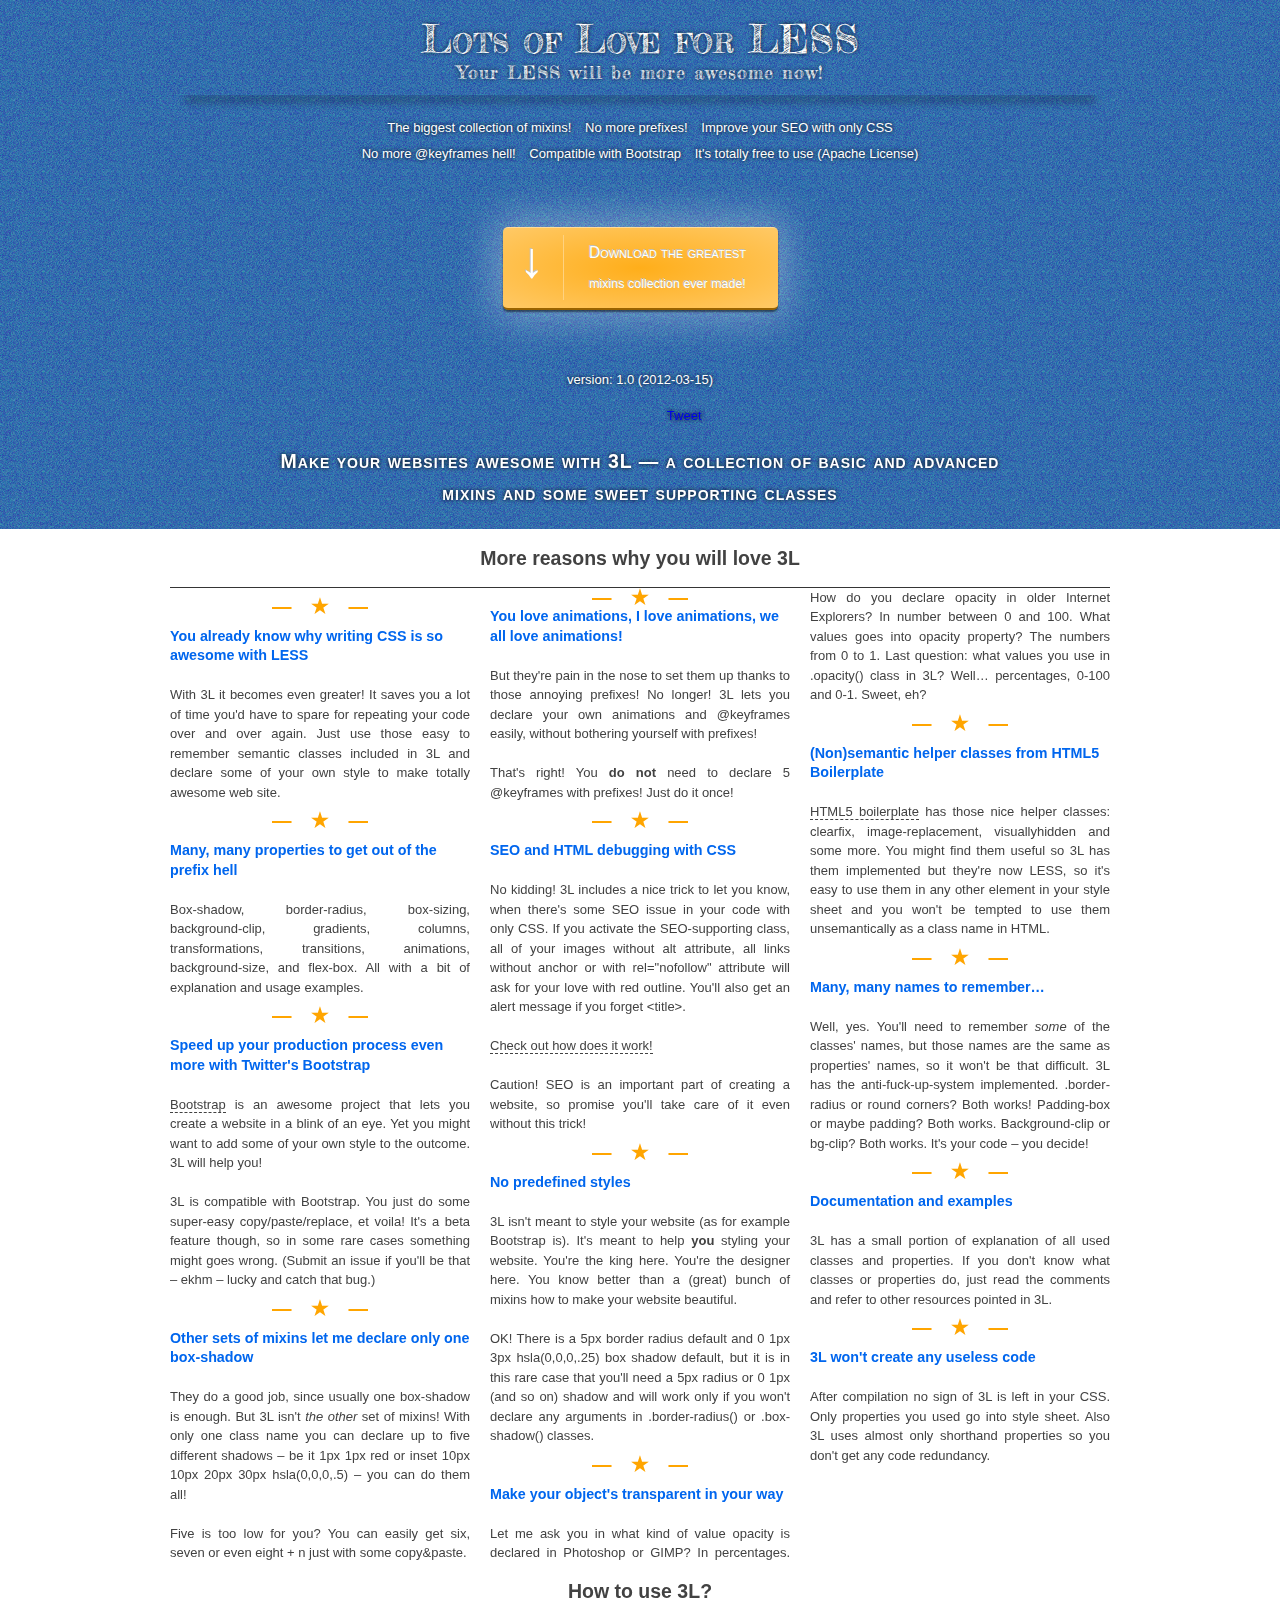
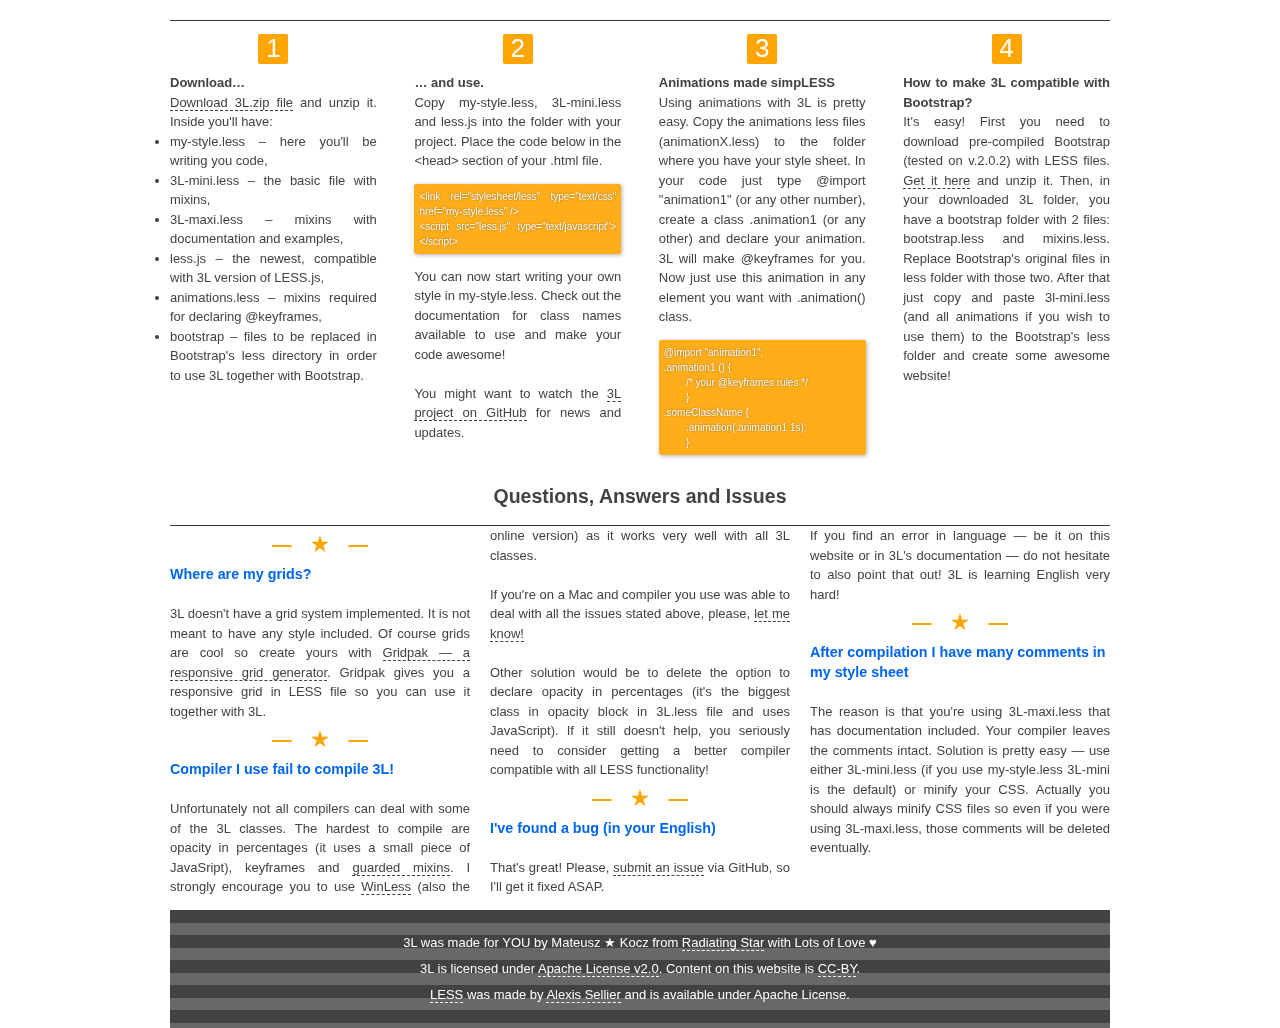
==== index.html @ fbdd3011 "3l website v1" ====
<!doctype html>
<html lang="en">
<head>
	<meta charset="utf-8">
	<meta http-equiv="X-UA-Compatible" content="IE=edge,chrome=1">
	<meta name="viewport" content="width=device-width">
	
	<title>3L - Lots of Love for LESS ♥ Awesome collection of mixins for LESS</title>
	<meta name="description" content="Improve your CSS development with 3L - awesome collection of basic and advanced mixins for LESS.">
	
	<link href='http://fonts.googleapis.com/css?family=Fredericka+the+Great' rel='stylesheet' type='text/css'>
	<link rel="stylesheet" type="text/css" href="css.css">
	
	<meta name="google-site-verification" content="YvfwF3_zOw6T1dtC6BdBZCkCY4iRn94o9IDOOQY-SAA" />
	<!--[if lt IE 9]>
	<script src="//html5shiv.googlecode.com/svn/trunk/html5.js"></script>
	<![endif]-->
	
	<!-- Twitter -->
	<script>!function(d,s,id){var js,fjs=d.getElementsByTagName(s)[0];if(!d.getElementById(id)){js=d.createElement(s);js.id=id;js.src="http://platform.twitter.com/widgets.js";fjs.parentNode.insertBefore(js,fjs);}}(document,"script","twitter-wjs");</script>
	
</head>
<body>
<div class="top">
  <header>
		<h1>Lots of Love for LESS</h1>
		<p>Your LESS will be more awesome now!</p>
		<ul class="feature">
			<li>The biggest collection of mixins!</li>
			<li>No more prefixes!</li>
			<li>Improve your SEO with only CSS</li>
			<li>No more @keyframes hell!</li>
			<li>Compatible with Bootstrap</li>
			<li>It's totally free to use (Apache License)</li>
		</ul>
		<a href="https://github.com/downloads/mateuszkocz/3l/3l-v1.0.0.zip" onClick="javascript: _gaq.push(['_trackPageview', '/download-main']);" class="button">
			Download the greatest<br />
			<small>mixins collection ever made!</small>
		</a>
		<p class="version">version: 1.0 (2012-03-15)</p>
		<aside>
			<iframe src="http://markdotto.github.com/github-buttons/github-btn.html?user=mateuszkocz&repo=3l&type=watch" allowtransparency="true" frameborder="0" scrolling="0" width="85px" height="20px"></iframe>
			<a href="https://twitter.com/share" class="twitter-share-button" data-count="none">Tweet</a>
		</aside>
		<h2>Make your websites awesome with 3L &mdash; a collection of basic and advanced mixins and some sweet supporting classes</h2>
  </header>
</div> <!-- eof top -->

<div role="main" class="main">

	<h2>More reasons why you will love 3L</h2>
	
	<div class="awesomeness">
		
		<h3>You already know why writing CSS is so awesome with LESS</h3>
		<p>With 3L it becomes even greater! It saves you a lot of time you'd have to spare for repeating your code over and over again. Just use those easy to remember semantic classes included in 3L and declare some of your own style to make totally awesome web site.</p>
		
		<h3>Many, many properties to get out of the prefix hell</h3>
		<p>Box-shadow, border-radius, box-sizing, background-clip, gradients, columns, transformations, transitions, animations, background-size, and flex-box. All with a bit of explanation and usage examples.</p>
		
		<h3>Speed up your production process even more with Twitter's Bootstrap</h3>
		<p><a href="http://twitter.github.com/bootstrap/" target="_blank">Bootstrap</a> is an awesome project that lets you create a website in a blink of an eye. Yet you might want to add some of your own style to the outcome. 3L will help you!</p>
		<p>3L is compatible with Bootstrap. You just do some super-easy copy/paste/replace, et voila! It's a beta feature though, so in some rare cases something might goes wrong. (Submit an issue if you'll be that &ndash; ekhm &ndash; lucky and catch that bug.)</p>
		
		<h3>Other sets of mixins let me declare only one box-shadow</h3>
		<p>They do a good job, since usually one box-shadow is enough. But 3L isn't <i>the other</i> set of mixins! With only one class name you can declare up to five different shadows &ndash; be it 1px 1px red or inset 10px 10px 20px 30px hsla(0,0,0,.5) &ndash; you can do them all!</p>
		<p>Five is too low for you? You can easily get six, seven or even eight + n just with some copy&paste.</p>
	
		<h3>You love animations, I love animations, we all love animations!</h3>
		<p>But they're pain in the nose to set them up thanks to those annoying prefixes! No longer! 3L lets you declare your own animations and @keyframes easily, without bothering yourself with prefixes!</p>
		<p>That's right! You <strong>do not</strong> need to declare 5 @keyframes with prefixes! Just do it once!</p>
		
		<h3>SEO and HTML debugging with CSS</h3>
		<p>No kidding! 3L includes a nice trick to let you know, when there's some SEO issue in your code with only CSS. If you activate the SEO-supporting class, all of your images without alt attribute, all links without anchor or with rel="nofollow" attribute will ask for your love with red outline. You'll also get an alert message if you forget &lt;title&gt;.</p>
		<p><a href="http://radiatingstar.com/how-to-improve-seo-with-css">Check out how does it work!</a></p>
		<p>Caution! SEO is an important part of creating a website, so promise you'll take care of it even without this trick!</p>
	
		<h3>No predefined styles</h3>
		<p>3L isn't meant to style your website (as for example Bootstrap is). It's meant to help <strong>you</strong> styling your website. You're the king here. You're the designer here. You know better than a (great) bunch of mixins how to make your website beautiful.</p>
		<p>OK! There is a 5px border radius default and 0 1px 3px hsla(0,0,0,.25) box shadow default, but it is in this rare case that you'll need a 5px radius or 0 1px (and so on) shadow and will work only if you won't declare any arguments in .border-radius() or .box-shadow() classes.</p>
				
		<h3>Make your object's transparent in your way</h3>
		<p>Let me ask you in what kind of value opacity is declared in Photoshop or GIMP? In percentages. How do you declare opacity in older Internet Explorers? In number between 0 and 100. What values goes into opacity property? The numbers from 0 to 1. Last question: what values you use in .opacity() class in 3L? Well&hellip; percentages, 0-100 and 0-1. Sweet, eh?</p>
		
		<h3>(Non)semantic helper classes from HTML5 Boilerplate</h3>
		<p><a href="http://html5boilerplate.com/" target="_blank">HTML5 boilerplate</a> has those nice helper classes: clearfix, image-replacement, visuallyhidden and some more. You might find them useful so 3L has them implemented but they're now LESS, so it's easy to use them in any other element in your style sheet and you won't be tempted to use them unsemantically as a class name in HTML.</p>

		<h3>Many, many names to remember&hellip;</h3>
		<p>Well, yes. You'll need to remember <i>some</i> of the classes' names, but those names are the same as properties' names, so it won't be that difficult. 3L has the <em>anti-fuck-up-system</em> implemented. .border-radius or round corners? Both works! Padding-box or maybe padding? Both works. Background-clip or bg-clip? Both works. It's your code &ndash; you decide!</p>
		
		<h3>Documentation and examples</h3>
		<p>3L has a small portion of explanation of all used classes and properties. If you don't know what classes or properties do, just read the comments and refer to other resources pointed in 3L.</p>
		
		<h3>3L won't create any useless code</h3>
		<p>After compilation no sign of 3L is left in your CSS. Only properties you used go into style sheet. Also 3L uses almost only shorthand properties so you don't get any code redundancy.</p>
	</div> <!-- eof awesomeness -->
	<div class="download">
		<h2>How to use 3L?</h2>
		<ol>
			<li>
				<h4>Download&hellip;</h4>
				<a href="https://github.com/downloads/mateuszkocz/3l/3l-v1.0.0.zip" onClick="javascript: _gaq.push(['_trackPageview', '/download-manual']);">Download 3L.zip file</a> and unzip it. Inside you'll have:
				<ul>
					<li>my-style.less &ndash; here you'll be writing you code,</li>
					<li>3L-mini.less &ndash; the basic file with mixins,</li>
					<li>3L-maxi.less &ndash; mixins with documentation and examples,</li>
					<li>less.js &ndash; the newest, compatible with 3L version of LESS.js,</li>
					<li>animations.less &ndash; mixins required for declaring @keyframes,</li>
					<li>bootstrap &ndash; files to be replaced in Bootstrap's less directory in order to use 3L together with Bootstrap.</li>
				</ul>
			</li>
			<li>
			<h4>&hellip; and use.</h4>
			<p>Copy my-style.less, 3L-mini.less and less.js into the folder with your project. Place the code below in the &lt;head&gt; section of your .html file.</p>
			<code>
				&lt;link rel="stylesheet/less" type="text/css" href="my-style.less" /&gt;<br />
				&lt;script src="less.js" type="text/javascript"&gt;&lt;/script&gt;
			</code>
			<p>You can now start writing your own style in my-style.less. Check out the documentation for class names available to use and make your code awesome!</p>
			<p>You might want to watch the <a href="https://github.com/mateuszkocz/3l">3L project on GitHub</a> for news and updates.</p>
			</li>
			<li>
				<h4>Animations made simpLESS</h4>
				<p>Using animations with 3L is pretty easy. Copy the animations less files (animationX.less) to the folder where you have your style sheet. In your code just type @import "animation1" (or any other number), create a class .animation1 (or any other) and declare your animation. 3L will make @keyframes for you. Now just use this animation in any element you want with .animation() class.</p>
<code><pre>
@import "animation1";
.animation1 () {
	/* your @keyframes rules */
	}
.someClassName {
	.animation(.animation1 1s);
	}</pre></code>
			</li>
			<li>
				<h4>How to make 3L compatible with Bootstrap?</h4>
				<p>It's easy! First you need to download pre-compiled Bootstrap (tested on v.2.0.2) with LESS files. <a href="https://github.com/twitter/bootstrap/" target="_blank">Get it here</a> and unzip it. Then, in your downloaded 3L folder, you have a bootstrap folder with 2 files: bootstrap.less and mixins.less. Replace Bootstrap's original files in less folder with those two. After that just copy and paste 3l-mini.less (and all animations if you wish to use them) to the Bootstrap's less folder and create some awesome website!</p>
			</li>
		</ol>
	</div>
	<h2>Questions, Answers and Issues</h2>

	<div class="questions">
		
		<h3>Where are my grids?</h3>
		<p>3L doesn't have a grid system implemented. It is not meant to have any style included. Of course grids are cool so create yours with <a href="http://gridpak.com/" target="_blank">Gridpak &mdash; a responsive grid generator</a>. Gridpak gives you a responsive grid in LESS file so you can use it together with 3L.</p>
		
		<h3>Compiler I use fail to compile 3L!</h3>
		<p>Unfortunately not all compilers can deal with some of the 3L classes. The hardest to compile are opacity in percentages (it uses a small piece of JavaSript), keyframes and <a href="http://lesscss.org/#-pattern-matching-and-guard-expressions" target="_blank">guarded mixins</a>. I strongly encourage you to use <a href="http://winless.org/" target="_blank">WinLess</a> (also the online version) as it works very well with all 3L classes.</p>
		<p>If you're on a Mac and compiler you use was able to deal with all the issues stated above, please, <a href="mailto:mateusz@radiatingstar.com">let me know!</a></p>
		<p>Other solution would be to delete the option to declare opacity in percentages (it's the biggest class in opacity block in 3L.less file and uses JavaScript). If it still doesn't help, you seriously need to consider getting a better compiler compatible with all LESS functionality!</p>
		
		<h3>I've found a bug (in your English)</h3>
		<p>That's great! Please, <a href="https://github.com/mateuszkocz/3l/issues?state=open">submit an issue</a> via GitHub, so I'll get it fixed ASAP.</p>
		<p>If you find an error in language &mdash; be it on this website or in 3L's documentation &mdash; do not hesitate to also point that out! 3L is learning English very hard!</p>
		
		<h3>After compilation I have many comments in my style sheet</h3>
		<p>The reason is that you're using 3L-maxi.less that has documentation included. Your compiler leaves the comments intact. Solution is pretty easy &mdash; use either 3L-mini.less (if you use my-style.less 3L-mini is the default) or minify your CSS. Actually you should always minify CSS files so even if you were using 3L-maxi.less, those comments will be deleted eventually.</p>
	</div> <!-- eof Q&A -->
	
</div>
  <footer>
		<p>3L was made for YOU by Mateusz ★ Kocz from <a href="http://radiatingstar.com">Radiating Star</a> with Lots of Love ♥</p>
		<p>3L is licensed under <a rel="license" href="http://www.apache.org/licenses/LICENSE-2.0">Apache License v2.0</a>. Content on this website is <a rel="license" href="http://creativecommons.org/licenses/by/3.0/">CC-BY</a>.</p>
		<p><a href="http://lesscss.org">LESS</a> was made by <a href="http://cloudhead.io/">Alexis Sellier</a> and is available under Apache License.</p>
  </footer>

<script type="text/javascript">

  var _gaq = _gaq || [];
  _gaq.push(['_setAccount', 'UA-30243135-1']);
  _gaq.push(['_trackPageview']);

  (function() {
    var ga = document.createElement('script'); ga.type = 'text/javascript'; ga.async = true;
    ga.src = ('https:' == document.location.protocol ? 'https://ssl' : 'http://www') + '.google-analytics.com/ga.js';
    var s = document.getElementsByTagName('script')[0]; s.parentNode.insertBefore(ga, s);
  })();

</script>
</body>
</html>
---- css.css ----
html,
body,
div,
span,
applet,
object,
iframe,
h1,
h2,
h3,
h4,
h5,
h6,
p,
blockquote,
pre,
a,
abbr,
acronym,
address,
big,
cite,
code,
del,
dfn,
em,
img,
ins,
kbd,
q,
s,
samp,
small,
strike,
strong,
sub,
sup,
tt,
var,
b,
u,
i,
center,
dl,
dt,
dd,
ol,
ul,
li,
fieldset,
form,
label,
legend,
table,
caption,
tbody,
tfoot,
thead,
tr,
th,
td,
article,
aside,
canvas,
details,
embed,
figure,
figcaption,
footer,
header,
hgroup,
menu,
nav,
output,
ruby,
section,
summary,
time,
mark,
audio,
video {
  margin: 0;
  padding: 0;
  border: 0;
  font-size: 100%;
  font: inherit;
  vertical-align: baseline;
}
article,
aside,
details,
figcaption,
figure,
footer,
header,
hgroup,
menu,
nav,
section {
  display: block;
}
body {
  line-height: 1;
}
ol, ul {
  list-style: none;
}
blockquote, q {
  quotes: none;
}
blockquote:before,
blockquote:after,
q:before,
q:after {
  content: '';
  content: none;
}
table {
  border-collapse: collapse;
  border-spacing: 0;
}
a {
  text-decoration: none;
}
/* Styles starts here */
/* Real styles */
body {
  font-family: 'Helvetica Nuene', Helvetica, Arial, sans-serif;
  font-size: 13px;
  line-height: 19.5px;
}
strong {
  font-weight: 700;
}
i {
  font-style: italic;
}
header, footer, .main {
  max-width: 940px;
  padding: 0 10px;
  margin: 0 auto;
}
.top {
  color: #ffffff;
  background: #0050bb url(blue-noise.png) repeat;
}
.awesomeness, .questions {
  -webkit-columns: 3;
  -moz-columns: 3;
  columns: 3;
  -webkit-column-gap: 20px;
  -moz-column-gap: 20px;
  column-gap: 20px;
}
header {
  padding-bottom: 19.5px;
  text-align: center;
  text-shadow: 0 0 4px black;
}
header h1 {
  font-size: 39px;
  padding-top: 30px;
  font-variant: small-caps;
  font-family: 'Fredericka the Great';
}
header h1 + p {
  margin-top: 13px;
  font-size: 18.2px;
  letter-spacing: 1px;
  position: relative;
  font-family: 'Fredericka the Great';
  padding-bottom: 13px;
  -webkit-box-shadow: 0 20px 10px -15px #000000;
  -moz-box-shadow: 0 20px 10px -15px #000000;
  box-shadow: 0 20px 10px -15px #000000;
}
header .button {
  display: block;
  position: relative;
  width: 200px;
  height: 60px;
  padding: 10px;
  padding-left: 65px;
  margin: 60px auto;
  font-variant: small-caps;
  font-size: 15.6px;
  text-shadow: -1px -1px 0 #c0c0c0;
  line-height: 30px;
  -webkit-border-radius: 5px;
  -moz-border-radius: 5px;
  border-radius: 5px;
  background: #ffae1a;
  background: -moz-radial-gradient(center, ellipse cover, #ffae1a 0%, #ffc966 100%);
  background: -webkit-gradient(radial, center center, 0px, center center, 100%, color-stop(0%, #ffae1a), color-stop(100%, #ffc966));
  background: -webkit-radial-gradient(center, ellipse cover, #ffae1a 0%, #ffc966 100%);
  background: -o-radial-gradient(center, ellipse cover, #ffae1a 0%, #ffc966 100%);
  background: -ms-radial-gradient(center, ellipse cover, #ffae1a 0%, #ffc966 100%);
  background: radial-gradient(center, ellipse cover, #ffae1a 0%, #ffc966 100%);
  filter: progid:dximagetransform.microsoft.gradient(startColorstr='@color1', endColorstr='@color2', GradientType=1);
  border-top: 1px solid #ffdb99;
  border-bottom: 2px solid #996300;
  -webkit-box-shadow: 0 2px 2px rgba(0, 0, 0, 0.5);
  -moz-box-shadow: 0 2px 2px rgba(0, 0, 0, 0.5);
  box-shadow: 0 2px 2px rgba(0, 0, 0, 0.5);
  -webkit-box-shadow: 0 2px 2px rgba(0, 0, 0, 0.5), 0 0 40px 10px rgba(255, 255, 255, 0.3);
  -moz-box-shadow: 0 2px 2px rgba(0, 0, 0, 0.5), 0 0 40px 10px rgba(255, 255, 255, 0.3);
  box-shadow: 0 2px 2px rgba(0, 0, 0, 0.5), 0 0 40px 10px rgba(255, 255, 255, 0.3);
  -webkit-transition: box-shadow 0.5s;
  -moz-transition: box-shadow 0.5s;
  -ms-transition: box-shadow 0.5s;
  -o-transition: box-shadow 0.5s;
  transition: box-shadow 0.5s;
  cursor: pointer;
  color: #fff;
}
header .button small {
  font-size: 80%;
  font-variant: normal;
}
header .button:hover {
  -webkit-box-shadow: 0 2px 2px rgba(0, 0, 0, 0.5);
  -moz-box-shadow: 0 2px 2px rgba(0, 0, 0, 0.5);
  box-shadow: 0 2px 2px rgba(0, 0, 0, 0.5);
  -webkit-box-shadow: 0 2px 2px rgba(0, 0, 0, 0.5), 0 0 40px 10px rgba(255, 255, 255, 0.7);
  -moz-box-shadow: 0 2px 2px rgba(0, 0, 0, 0.5), 0 0 40px 10px rgba(255, 255, 255, 0.7);
  box-shadow: 0 2px 2px rgba(0, 0, 0, 0.5), 0 0 40px 10px rgba(255, 255, 255, 0.7);
}
header .button:active, header .button:focus {
  background: #e69500;
  background: -moz-radial-gradient(center, ellipse cover, #e69500 0%, #ffc966 100%);
  background: -webkit-gradient(radial, center center, 0px, center center, 100%, color-stop(0%, #e69500), color-stop(100%, #ffc966));
  background: -webkit-radial-gradient(center, ellipse cover, #e69500 0%, #ffc966 100%);
  background: -o-radial-gradient(center, ellipse cover, #e69500 0%, #ffc966 100%);
  background: -ms-radial-gradient(center, ellipse cover, #e69500 0%, #ffc966 100%);
  background: radial-gradient(center, ellipse cover, #e69500 0%, #ffc966 100%);
  filter: progid:dximagetransform.microsoft.gradient(startColorstr='@color1', endColorstr='@color2', GradientType=1);
  -webkit-transform: translate(0, 2px);
  -moz-transform: translate(0, 2px);
  -ms-transform: translate(0, 2px);
  -o-transform: translate(0, 2px);
  transform: translate(0, 2px);
  border-bottom: none;
  margin-bottom: 62px;
}
header .button:before {
  content: "\2193";
  display: block;
  position: absolute;
  font-size: 50px;
  line-height: 50px;
  height: 65px;
  top: 7px;
  left: 17px;
  padding-right: 18px;
  border-right: 1px solid #ffd280;
}
header .feature {
  line-height: 2;
  width: 70%;
  margin: 20px auto;
}
header .feature li {
  display: inline-block;
  margin: 0 5px;
}
header aside {
  display: block;
  text-align: center;
  margin: 10px auto 0;
}
header h2 {
  line-height: 32.5px;
  letter-spacing: 1px;
  width: 80%;
  margin-left: auto;
  margin-right: auto;
  font-variant: small-caps;
}
h2 {
  margin-top: 19.5px;
  font-weight: 700;
  font-size: 19.5px;
  text-align: center;
}
.main {
  text-align: justify;
  color: #424242;
}
.main h2 {
  padding-bottom: 18.5px;
  border-bottom: 1px solid #353535;
}
.main a {
  color: #424242;
  border-bottom: 1px dashed;
}
.main a:hover, .main a:focus {
  color: #ffa500;
}
.main h3 {
  font-size: 14.3px;
  margin: 19.5px 0;
  padding-top: 19.5px;
  color: #0066ee;
  font-weight: 700;
  text-align: left;
  position: relative;
}
.main h3:before {
  content: "\2014\2003\2605\2003\2014";
  font-size: 19.5px;
  color: #ffa500;
  position: absolute;
  top: -10.4px;
  width: 100%;
  text-align: center;
}
ol {
  counter-reset: li;
  *zoom: 1;
}
ol:before, ol:after {
  content: "";
  display: table;
}
ol:after {
  clear: both;
}
ol > li {
  position: relative;
  float: left;
  width: 22%;
  padding-top: 52px;
}
ol > li code {
  display: block;
  font-size: 10px;
  background-color: rgba(255, 165, 0, 0.9);
  color: #fff;
  text-shadow: 0 0 2px rgba(0, 0, 0, 0.5);
  padding: 5px;
  line-height: 15px;
  -webkit-box-shadow: 1px 1px 4px rgba(0, 0, 0, 0.3);
  -moz-box-shadow: 1px 1px 4px rgba(0, 0, 0, 0.3);
  box-shadow: 1px 1px 4px rgba(0, 0, 0, 0.3);
  -webkit-border-radius: 2px;
  -moz-border-radius: 2px;
  border-radius: 2px;
  margin: 13px 0;
}
ol > li h4 {
  font-weight: 700;
}
ol > li:before {
  content: counter(li);
  counter-increment: li;
  position: absolute;
  top: 13px;
  margin: 0 auto;
  left: 0;
  right: 0;
  background-color: #ffa500;
  color: #fff;
  -webkit-border-radius: 2px;
  -moz-border-radius: 2px;
  border-radius: 2px;
  text-align: center;
  width: 20px;
  height: 20px;
  padding: 5px;
  font-size: 26px;
}
ol > li ul {
  list-style-type: disc;
}
ol > li ul li {
  margin: 0;
  padding: 0;
}
ol li + li {
  margin-left: 4%;
}
.main p + p {
  margin: 19.5px 0;
}
footer {
  margin-top: 13px;
  text-align: center;
  -webkit-background-size: 25px 25px;
  -moz-background-size: 25px 25px;
  background-size: 25px 25px;
  padding: 20px 0;
  font-size: 13px;
  line-height: 2;
  color: #fff;
  background-color: #424242;
  background-image: -webkit-gradient(linear, 0 0, 100% 0, color-stop(0.5, rgba(255, 255, 255, 0.2)), color-stop(0.5, transparent), to(transparent));
  background-image: -webkit-linear-gradient(0deg, rgba(255, 255, 255, 0.2) 50%, transparent 50%, transparent);
  background-image: -moz-linear-gradient(45deg, rgba(255, 255, 255, 0.1) 50%, transparent 50%, transparent);
  background-image: -ms-linear-gradient(0deg, rgba(255, 255, 255, 0.2) 50%, transparent 50%, transparent);
  background-image: -o-linear-gradient(0deg, rgba(255, 255, 255, 0.2) 50%, transparent 50%, transparent);
  background-image: linear-gradient(0deg, rgba(255, 255, 255, 0.2) 50%, transparent 50%, transparent);
}
footer a {
  color: #fff;
  border-bottom: 1px dashed;
}
footer a:hover, footer a:focus {
  color: #ffa500;
}
@media only screen and (min-width: 401px) and (max-width: 700px) {
  .awesomeness, .questions {
    -webkit-columns: 2;
    -moz-columns: 2;
    columns: 2;
  }
  ol > li {
    width: 48%;
  }
  ol li + li {
    margin-left: 0;
  }
  ol > li:nth-child(2), ol > li:nth-child(4) {
    margin-left: 4%;
  }
}
@media only screen and (max-width: 400px) {
  .awesomeness, .questions {
    -webkit-columns: 1;
    -moz-columns: 1;
    columns: 1;
  }
  ol > li {
    width: auto;
  }
  ol li + li {
    margin-left: 0;
  }
}
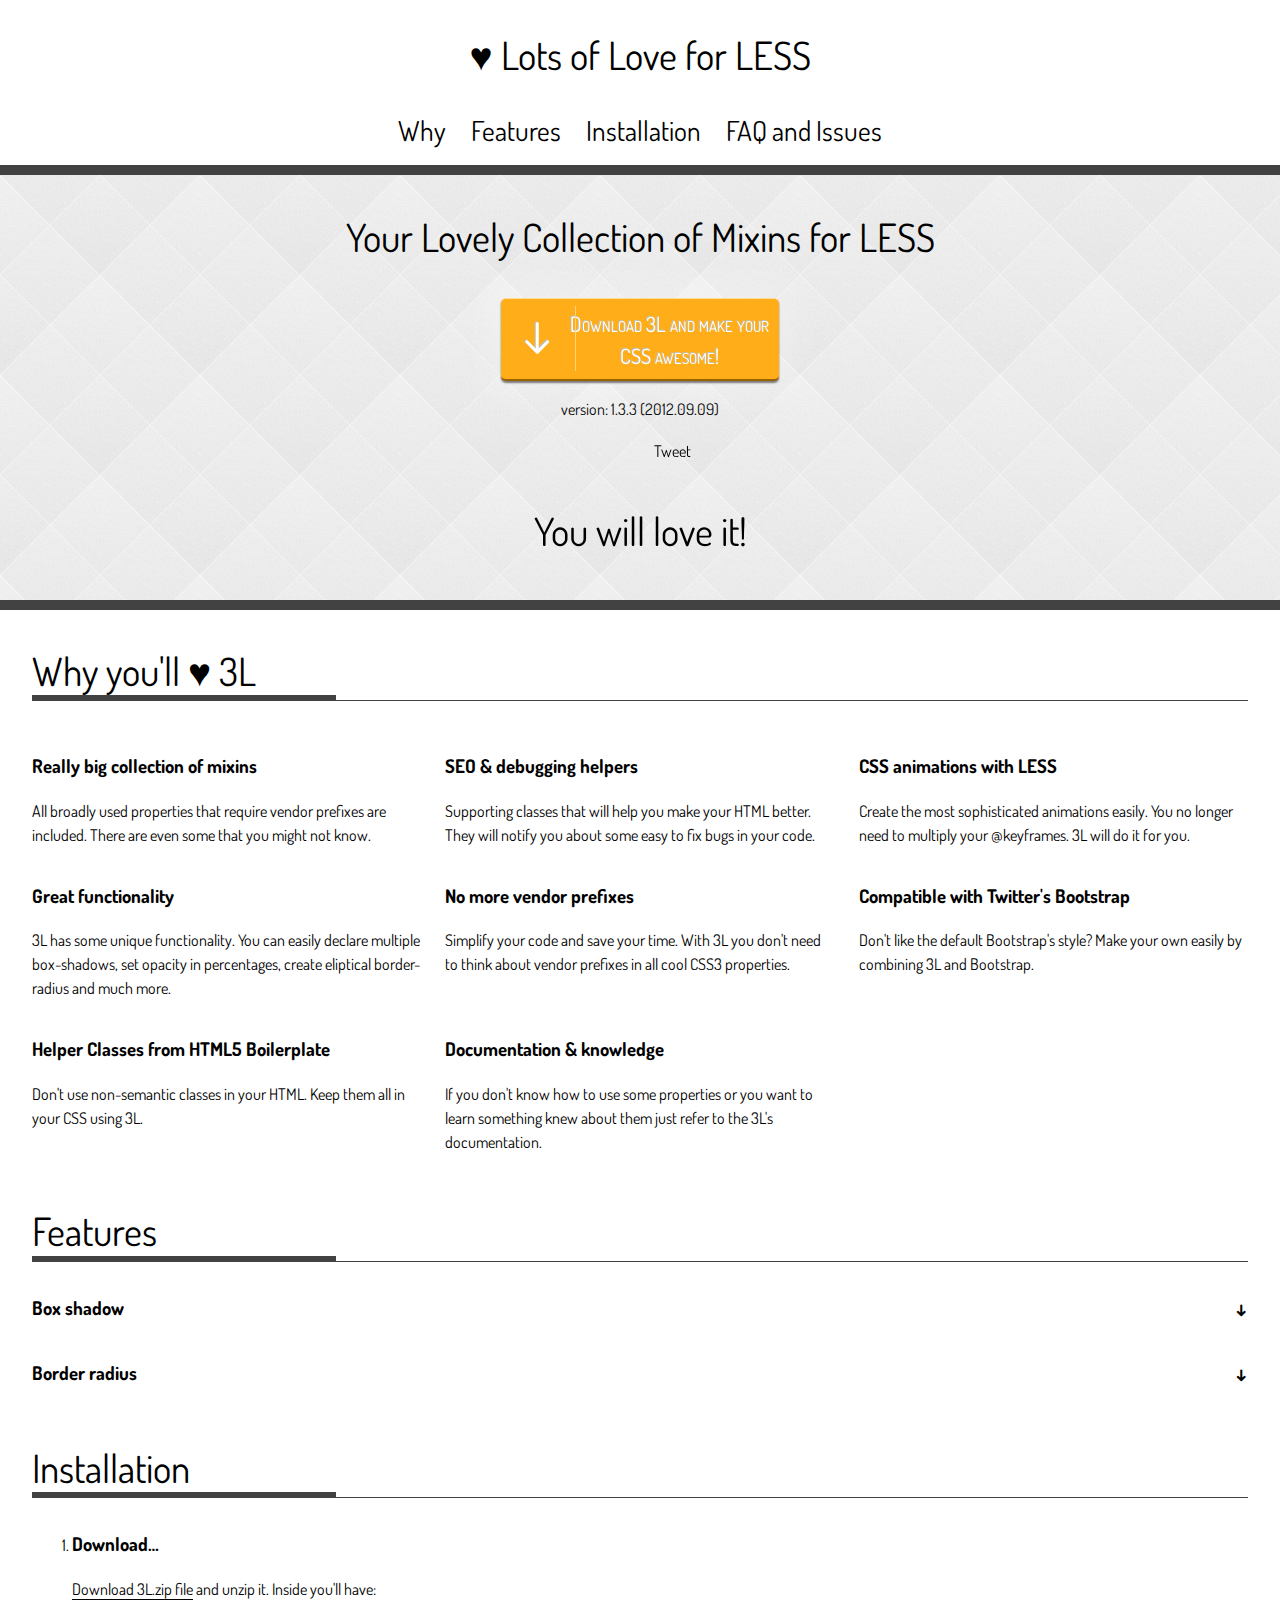
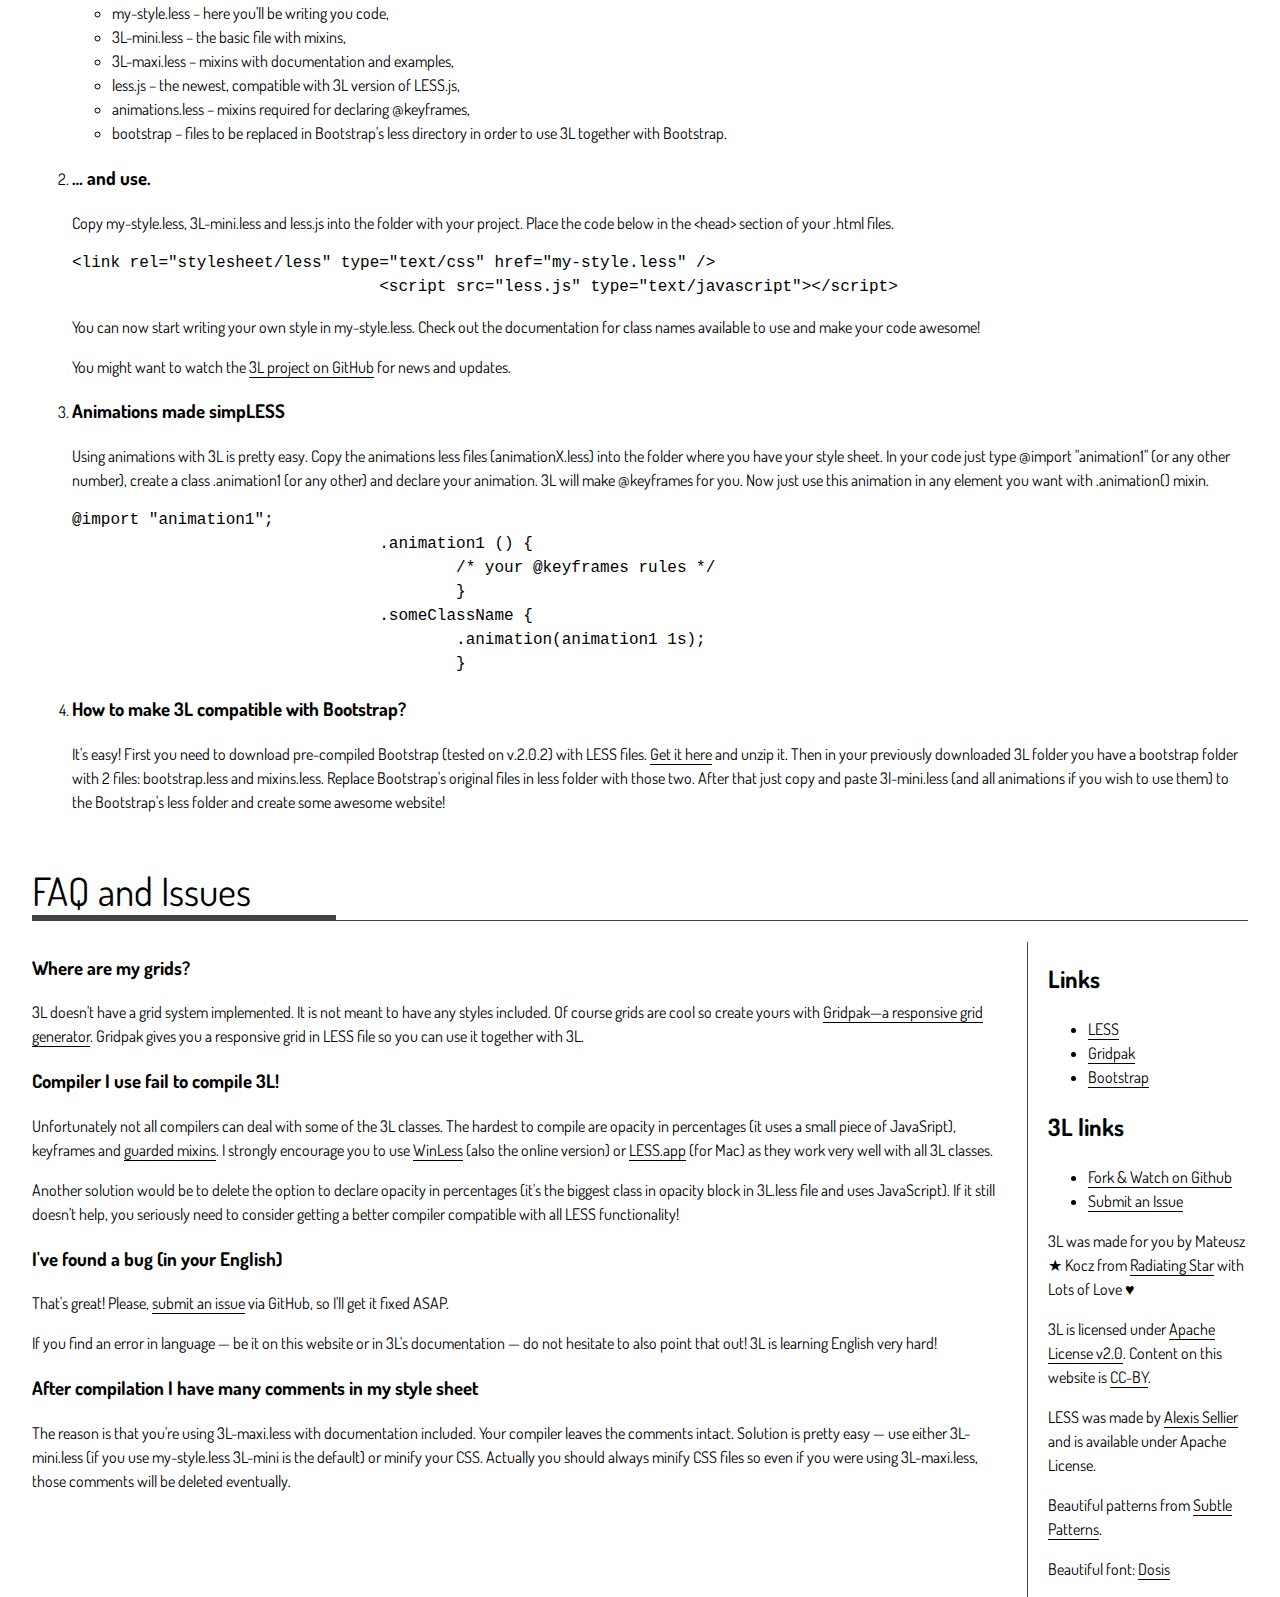
==== commit edf6c8cd: "footer and usps" ====
--- a/index.html
+++ b/index.html
@@ -1,181 +1,296 @@
 <!doctype html>
 <html lang="en">
 <head>
-	<meta charset="utf-8">
+	<meta charset="UTF-8">
 	<meta http-equiv="X-UA-Compatible" content="IE=edge,chrome=1">
 	<meta name="viewport" content="width=device-width">
 	
+	<link rel="dns-prefetch" href="//fonts.googleapis.com">
+	<link rel="dns-prefetch" href="//www.google-analytics.com">
+	<link rel="dns-prefetch" href="//ajax.googleapis.com">
+	<link rel="dns-prefetch" href="//platform.twitter.com">
+	
 	<title>3L - Lots of Love for LESS ♥ Awesome collection of mixins for LESS</title>
 	<meta name="description" content="Improve your CSS development with 3L - awesome collection of basic and advanced mixins for LESS.">
 	
-	<link href='http://fonts.googleapis.com/css?family=Fredericka+the+Great' rel='stylesheet' type='text/css'>
-	<link rel="stylesheet" type="text/css" href="css.css">
+	<link href='http://fonts.googleapis.com/css?family=Dosis:500,400' rel='stylesheet' type='text/css'>
+	<!-- Readable stylsheet available at /styles.less -->
+	<link rel="stylesheet" type="text/css" href="styles.css">
 	
 	<meta name="google-site-verification" content="YvfwF3_zOw6T1dtC6BdBZCkCY4iRn94o9IDOOQY-SAA" />
-	<!--[if lt IE 9]>
-	<script src="//html5shiv.googlecode.com/svn/trunk/html5.js"></script>
-	<![endif]-->
-	
-	<!-- Twitter -->
-	<script>!function(d,s,id){var js,fjs=d.getElementsByTagName(s)[0];if(!d.getElementById(id)){js=d.createElement(s);js.id=id;js.src="http://platform.twitter.com/widgets.js";fjs.parentNode.insertBefore(js,fjs);}}(document,"script","twitter-wjs");</script>
-	
 </head>
 <body>
-<div class="top">
-  <header>
-		<h1>Lots of Love for LESS</h1>
-		<p>Your LESS will be more awesome now!</p>
-		<ul class="feature">
-			<li>The biggest collection of mixins!</li>
-			<li>No more prefixes!</li>
-			<li>Improve your SEO with only CSS</li>
-			<li>No more @keyframes hell!</li>
-			<li>Compatible with Bootstrap</li>
-			<li>It's totally free to use (Apache License)</li>
-		</ul>
-		<a href="https://github.com/downloads/mateuszkocz/3l/3l-v1.0.0.zip" onClick="javascript: _gaq.push(['_trackPageview', '/download-main']);" class="button">
-			Download the greatest<br />
-			<small>mixins collection ever made!</small>
-		</a>
-		<p class="version">version: 1.0 (2012-03-15)</p>
-		<aside>
-			<iframe src="http://markdotto.github.com/github-buttons/github-btn.html?user=mateuszkocz&repo=3l&type=watch" allowtransparency="true" frameborder="0" scrolling="0" width="85px" height="20px"></iframe>
-			<a href="https://twitter.com/share" class="twitter-share-button" data-count="none">Tweet</a>
-		</aside>
-		<h2>Make your websites awesome with 3L &mdash; a collection of basic and advanced mixins and some sweet supporting classes</h2>
-  </header>
-</div> <!-- eof top -->
+	<header role="banner" class="b b__h">
+		<div id="headerInside" class="w w__header w__branding">
+			<h1 class="heading heading__brand">♥ Lots of Love for LESS</h1>
+			<nav role="navigation" class="nav">
+				<ul>
+					<li><a href="#why">Why</a></li>
+					<li><a href="#features">Features</a></li>
+					<li><a href="#installation">Installation</a></li>
+					<li><a href="#faq">FAQ and Issues</a></li>
+				</ul>
+			</nav>
+		</div>
+	</header>
+	
+	<section id="download" class="b b__s b__d">
+		<div id="download-inside" class="w w__branding">
+			<h2 class="heading heading__slogan">Your Lovely Collection of Mixins for LESS</h2>
+			<div class="btns-cntnr">
+				<a class="btn btn__main-version" href="https://github.com/downloads/mateuszkocz/3l/3l-v1.3.3.zip" onClick="javascript: _gaq.push(['_trackPageview', '/download-main']);">
+					Download 3L and make your CSS awesome!
+				</a>
+			</div>
+			<p class="version">version: 1.3.3 (<time datetime="2012-08-20">2012.09.09</time>)</p>
+			<aside>
+				<iframe src="http://ghbtns.com/github-btn.html?user=mateuszkocz&repo=3l&type=watch" allowtransparency="true" frameborder="0" scrolling="0" width="62px" height="20px"></iframe>
+				<a href="https://twitter.com/share" class="twitter-share-button" data-count="none">Tweet</a>
+			</aside>
+			<p class="heading heading__slogan">You will love it!</p>
+		</div>
+	</section>
+	
+	<section role="main" class="b b__s b__m">
+		<section id="why" class="b b__s">
+			<div class="w w__section">
+				<h2 class="heading heading__general">Why you'll ♥ 3L</h2>
+				<div class="inside inside__section usps_container">
+					<section class="usp">
+						<h3 class="subheading">Really big collection of mixins</h3>
+						<p>All broadly used properties that require vendor prefixes are included. There are even some that you might not know.</p>
+					</section>
+					<section class="usp">
+						<h3 class="subheading">SEO &amp; debugging helpers</h3>
+						<p>Supporting classes that will help you make your HTML better. They will notify you about some easy to fix bugs in your code.</p>
+					</section>
+					<section class="usp">
+						<h3 class="subheading">CSS animations with LESS</h3>
+						<p>Create the most sophisticated animations easily. You no longer need to multiply your @keyframes. 3L will do it for you.</p>
+					</section>
+					<section class="usp">
+						<h3 class="subheading">Great functionality</h3>
+						<p>3L has some unique functionality. You can easily declare multiple box-shadows, set opacity in percentages, create eliptical border-radius and much more.</p>
+					</section>
+					<section class="usp">
+						<h3 class="subheading">No more vendor prefixes</h3>
+						<p>Simplify your code and save your time. With 3L you don't need to think about vendor prefixes in all cool CSS3 properties.</p>
+					</section>
+					<section class="usp">
+						<h3 class="subheading">Compatible with Twitter's Bootstrap</h3>
+						<p>Don't like the default Bootstrap's style? Make your own easily by combining 3L and Bootstrap.</p>
+					</section>
+					<section class="usp">
+						<h3 class="subheading">Helper Classes from HTML5 Boilerplate</h3>
+						<p>Don't use non-semantic classes in your HTML. Keep them all in your CSS using 3L.</p>
+					</section>
+					<section class="usp">
+						<h3 class="subheading">Documentation &amp; knowledge</h3>
+						<p>If you don't know how to use some properties or you want to learn something knew about them just refer to the 3L's documentation.</p>
+					</section>
+				</div>
+			</div>
+		</section>
+		
+		<section id="features" class="b b__s">
+			<div class="w w__section">
+				<h2 class="heading heading__general">Features</h2>
+				<div class="inside inside__section">
+					<section class="feature">
+						<h3 class="subheading subheading__feature">Box shadow</h3>
+						<div class="feature-content">
+							<figure class="feature-fig">
+								<div class="demo demo__box-shadow"></div>
+							</figure>
+							<div class="feature-desc">
+								<p>Create a shadow behind or inside the element.</p>
+								<p>Usage:</p>
+								<p>In .box-shadow() brackets put arguments for every single shadow. Separate each shadows' arguments with comma. You can put up to five shadows by default but feel free to add a class with as many as you want. Just check how it is done.</p>
+								<p>You can use a default box-shadow which will create a shadow with 0px x and 1px y offsets, 3px of blur and in black colour with 25% transparency. Just place a .box-shadow class without any arguments.</p>
+								<p>Box-shadow property takes following arguments:</p>
+								<ol>
+									<li>inset [optional].</li>
+									<li>x-offset [required].</li>
+									<li>y-offset [required].</li>
+									<li>blur [optional].</li>
+									<li>spread [optional].</li>
+									<li>color [optional/required].</li>
+								</ol>
+								<p>Resources:</p>
+								<ul>
+									<li>-- developer.mozilla.org/en/CSS/box-shadow</li>
+								</ul>
+								<p>Browsers support: IE9, Fx3.5, Chrome, Opera, Safari, Opera Mobile, Android Browser</p>
+								<p>Notable lack of support: IE8-, Opera Mini</p>
+								<p>Example:</p>
+								<p>Two box-shadows: one is 1px offset, black, second one is green with 30% opacity, inset, with 5px offsets, 3px of blur and 1px spread.</p>
+								<p>.box-shadow(1px 1px black, inset 5px 5px 3px 1px fade(green,30%)) // fade(colour,XX%) is a LESS native function that adds alpha channel to colour. Instead of fade() you can also use rgba or hsla colours declaration.</p>
+								<p>Solution for multiple box-shadows in a single mixin taken from http://www.toekneestuck.com/blog/2012/05/15/less-css-arguments-variable/</p>
+							</div>
+						</div>
+						<h3 class="subheading subheading__feature">Border radius</h3>
+						<div class="feature-content">
+							<figure class="feature-fig">
+								<div class="demo demo__border-radius"></div>
+							</figure>
+							<div class="feature-desc">
+								<p>Round the element's corners.</p>
+								<p>Usage:</p>
+								<p>Border-radius property takes one to four arguments with px, em and % values and round the element's corners accordingly. You can make ellipticaly roundeded corners putting two sets of values separated with</p>
+								<p>comma using .elliptical-border-radius class. In order to round a single corner use .round-corner class. This class takes two sets of arguments. First one is a declaration of corner you want to round (top-left, top-right, bottom-right, bottom-left), second one (separated from the first with comma), is a set of values in px, em or % that round choosen corner. Second declaration can have one (for circle rounding) or two values (for elliptical rounding).</p>
+								<p>For further explanation of the border-radius property, refer to the resources section above.</p>
+								<p>Resources:</p>
+								<ul>
+									<li>-- developer.mozilla.org/en/CSS/border-radius</li>
+								</ul>
 
-<div role="main" class="main">
+								<p>Browsers support: IE9, Fx3.5, Chrome, Opera, Safari, Opera Mobile, Android Browser</p>
+								<p>Notable lack of support: IE8-, Opera Mini</p>
+								<p>Example:</p>
+								<p>Round every corner of the element with 10px radius. .border-radius(10px)</p>
+								<p>Round top-left and bottom-right corners by 10px, top-right and bottom-left corners by 20px. .border-radius(10px 20px)</p>
+								<p>Exemplary use of the .elliptical-border-radius class. .elliptical-border-radius(10px 20px 30px, 40px 50px 60px 70px)</p>
+								<p>Round top-right corner by 10px and 20px (elliptical). .round-corner(top-right, 10px 20px) .border-top-right-radius(10px 20px) // Alternate method.</p>
+								<p>Round similar corners. .border-top-radius(20px 10px); // top-left + top-right (elliptical) .border-left-radius(5px);		 // top-left + bottom-left</p>
+							</div>
+						</div>
+						
+						
+						<!-- h3.subheading.subheading__feature+.feature-content>.feature-desc+figure.feature-fig>.demo -->
+					</section>
+				</div>
+			</div>
+		</section>
+		
+		<section id="installation" class="b b__s">
+			<div class="w w__section">
+				<h2 class="heading heading__general">Installation</h2>
+				<div class="inside inside__section">
+					<ol>
+						<li>
+							<h3 class="subheading">Download&hellip;</h3>
+							<a href="https://github.com/downloads/mateuszkocz/3l/3l-v1.3.3.zip" onClick="javascript: _gaq.push(['_trackPageview', '/download-manual']);">Download 3L.zip file</a> and unzip it. Inside you'll have:
+							<ul>
+								<li>my-style.less &ndash; here you'll be writing you code,</li>
+								<li>3L-mini.less &ndash; the basic file with mixins,</li>
+								<li>3L-maxi.less &ndash; mixins with documentation and examples,</li>
+								<li>less.js &ndash; the newest, compatible with 3L version of LESS.js,</li>
+								<li>animations.less &ndash; mixins required for declaring @keyframes,</li>
+								<li>bootstrap &ndash; files to be replaced in Bootstrap's less directory in order to use 3L together with Bootstrap.</li>
+							</ul>
+						</li>
+						<li>
+							<h3 class="subheading">&hellip; and use.</h3>
+							<p>Copy my-style.less, 3L-mini.less and less.js into the folder with your project. Place the code below in the &lt;head&gt; section of your .html files.</p>
+				<pre><code>&lt;link rel="stylesheet/less" type="text/css" href="my-style.less" /&gt;
+				&lt;script src="less.js" type="text/javascript"&gt;&lt;/script&gt;</code></pre>
+							<p>You can now start writing your own style in my-style.less. Check out the documentation for class names available to use and make your code awesome!</p>
+							<p>You might want to watch the <a href="https://github.com/mateuszkocz/3l">3L project on GitHub</a> for news and updates.</p>
+						</li>
+						<li>
+							<h3 class="subheading">Animations made simpLESS</h3>
+							<p>Using animations with 3L is pretty easy. Copy the animations less files (animationX.less) into the folder where you have your style sheet. In your code just type @import "animation1" (or any other number), create a class .animation1 (or any other) and declare your animation. 3L will make @keyframes for you. Now just use this animation in any element you want with .animation() mixin.</p>
+				<pre><code>@import "animation1";
+				.animation1 () {
+					/* your @keyframes rules */
+					}
+				.someClassName {
+					.animation(animation1 1s);
+					}</code></pre>
+						</li>
+						<li>
+							<h3 class="subheading">How to make 3L compatible with Bootstrap?</h3>
+							<p>It's easy! First you need to download pre-compiled Bootstrap (tested on v.2.0.2) with LESS files. <a href="https://github.com/twitter/bootstrap/" target="_blank">Get it here</a> and unzip it. Then in your previously downloaded 3L folder you have a bootstrap folder with 2 files: bootstrap.less and mixins.less. Replace Bootstrap's original files in less folder with those two. After that just copy and paste 3l-mini.less (and all animations if you wish to use them) to the Bootstrap's less folder and create some awesome website!</p>
+						</li>
+					</ol>
+				</div>
+			</div>
+		</section>
+		
+		<section id="faq" class="b b__s">
+			<div class="w w__section w__cut">
+				<h2 class="heading heading__general">FAQ and Issues</h2>
+				<div class="inside inside__section">
+					<h3 class="subheading">Where are my grids?</h3>
+					<p>3L doesn't have a grid system implemented. It is not meant to have any styles included. Of course grids are cool so create yours with <a href="http://gridpak.com/" target="_blank">Gridpak&mdash;a responsive grid generator</a>. Gridpak gives you a responsive grid in LESS file so you can use it together with 3L.</p>
+					
+					<h3 class="subheading">Compiler I use fail to compile 3L!</h3>
+					<p>Unfortunately not all compilers can deal with some of the 3L classes. The hardest to compile are opacity in percentages (it uses a small piece of JavaSript), keyframes and <a href="http://lesscss.org/#-pattern-matching-and-guard-expressions" target="_blank">guarded mixins</a>. I strongly encourage you to use <a href="http://winless.org/" target="_blank">WinLess</a> (also the online version) or <a href="http://incident57.com/less/" target="_blank">LESS.app</a> (for Mac) as they work very well with all 3L classes.</p>
+					<p>Another solution would be to delete the option to declare opacity in percentages (it's the biggest class in opacity block in 3L.less file and uses JavaScript). If it still doesn't help, you seriously need to consider getting a better compiler compatible with all LESS functionality!</p>
+					
+					<h3 class="subheading">I've found a bug (in your English)</h3>
+					<p>That's great! Please, <a href="https://github.com/mateuszkocz/3l/issues?state=open">submit an issue</a> via GitHub, so I'll get it fixed ASAP.</p>
+					<p>If you find an error in language &mdash; be it on this website or in 3L's documentation &mdash; do not hesitate to also point that out! 3L is learning English very hard!</p>
+					
+					<h3 class="subheading">After compilation I have many comments in my style sheet</h3>
+					<p>The reason is that you're using 3L-maxi.less with documentation included. Your compiler leaves the comments intact. Solution is pretty easy &mdash; use either 3L-mini.less (if you use my-style.less 3L-mini is the default) or minify your CSS. Actually you should always minify CSS files so even if you were using 3L-maxi.less, those comments will be deleted eventually.</p>
+				</div>
+			</div>
+				<aside class="side-block">
+					<h2>Links</h2>
+					<ul>
+						<li><a href="http://lesscss.org">LESS</a></li>
+						<li><a href="http://gridpak.com/">Gridpak</a></li>
+						<li><a href="https://github.com/twitter/bootstrap/">Bootstrap</a></li>
+					</ul>
+					<h2>3L links</h2>
+					<ul>
+						<li><a href="https://github.com/mateuszkocz/3l">Fork &amp; Watch on Github</a></li>
+						<li><a href="https://github.com/mateuszkocz/3l/issues?state=open">Submit an Issue</a></li>
+					</ul>
+					<footer role="contentinfo" class="footer">
+						<p>3L was made for you by Mateusz ★ Kocz from <a href="http://radiatingstar.com">Radiating Star</a> with Lots of Love ♥</p>
+						<p>3L is licensed under <a rel="license" href="http://www.apache.org/licenses/LICENSE-2.0">Apache License v2.0</a>. Content on this website is <a rel="license" href="http://creativecommons.org/licenses/by/3.0/">CC-BY</a>.</p>
+						<p>LESS was made by <a href="http://cloudhead.io/">Alexis Sellier</a> and is available under Apache License.</p>
+						<p>Beautiful patterns from <a href="http://subtlepatterns.com/">Subtle Patterns</a>.</p>
+						<p>Beautiful font: <a href="http://www.google.com/webfonts/specimen/Dosis">Dosis</a></p>
+					</footer>
+				</aside>
+		</section>
+	</section>
+	
+	
+	<script src="//ajax.googleapis.com/ajax/libs/jquery/1.9.0/jquery.min.js"></script>
+	<script type="text/javascript">
+		window.jQuery || document.write('<script src="js/vendor/jquery-1.9.0.min.js"><\/script>');
+		
+		// Fluid scroll
+		$(document).ready(function(){
+			$('a[href*=#]').click(function() {
+				if (location.pathname.replace(/^\//,'') == this.pathname.replace(/^\//,'') && location.hostname == this.hostname) {
+					var $target = $(this.hash);
+					$target = $target.length && $target || $('[id=' + this.hash.slice(1) +']');
+					if ($target.length) {
+						var targetOffset = $target.offset().top - 110;
+						$('html,body').animate({scrollTop: targetOffset}, 300);
+						return false;
+					}
+				}
+			});
+		});
+		
+		// Toggling features
+		$('.subheading__feature').addClass('subheading__feature--not-toggled');
+		
+		$('.subheading__feature').click(function(e){
+			if ($(this).hasClass('subheading__feature--not-toggled')) {
+				$(this).removeClass('subheading__feature--not-toggled')
+					   .addClass('subheading__feature--toggled');
+			} else {
+				$(this).removeClass('subheading__feature--toggled')
+					   .addClass('subheading__feature--not-toggled');
+			}
+		})
+		
+		// Twitter
+		!function(d,s,id){var js,fjs=d.getElementsByTagName(s)[0];if(!d.getElementById(id)){js=d.createElement(s);js.id=id;js.src="http://platform.twitter.com/widgets.js";fjs.parentNode.insertBefore(js,fjs);}}(document,"script","twitter-wjs");
+		
+		// Google Analytics
+		var _gaq=[['_setAccount','UA-30243135-1'],['_trackPageview']];
+		(function(d,t){var g=d.createElement(t),s=d.getElementsByTagName(t)[0];
+		g.src=('https:'==location.protocol?'//ssl':'//www')+'.google-analytics.com/ga.js';
+		s.parentNode.insertBefore(g,s)}(document,'script'));
 
-	<h2>More reasons why you will love 3L</h2>
-	
-	<div class="awesomeness">
-		
-		<h3>You already know why writing CSS is so awesome with LESS</h3>
-		<p>With 3L it becomes even greater! It saves you a lot of time you'd have to spare for repeating your code over and over again. Just use those easy to remember semantic classes included in 3L and declare some of your own style to make totally awesome web site.</p>
-		
-		<h3>Many, many properties to get out of the prefix hell</h3>
-		<p>Box-shadow, border-radius, box-sizing, background-clip, gradients, columns, transformations, transitions, animations, background-size, and flex-box. All with a bit of explanation and usage examples.</p>
-		
-		<h3>Speed up your production process even more with Twitter's Bootstrap</h3>
-		<p><a href="http://twitter.github.com/bootstrap/" target="_blank">Bootstrap</a> is an awesome project that lets you create a website in a blink of an eye. Yet you might want to add some of your own style to the outcome. 3L will help you!</p>
-		<p>3L is compatible with Bootstrap. You just do some super-easy copy/paste/replace, et voila! It's a beta feature though, so in some rare cases something might goes wrong. (Submit an issue if you'll be that &ndash; ekhm &ndash; lucky and catch that bug.)</p>
-		
-		<h3>Other sets of mixins let me declare only one box-shadow</h3>
-		<p>They do a good job, since usually one box-shadow is enough. But 3L isn't <i>the other</i> set of mixins! With only one class name you can declare up to five different shadows &ndash; be it 1px 1px red or inset 10px 10px 20px 30px hsla(0,0,0,.5) &ndash; you can do them all!</p>
-		<p>Five is too low for you? You can easily get six, seven or even eight + n just with some copy&paste.</p>
-	
-		<h3>You love animations, I love animations, we all love animations!</h3>
-		<p>But they're pain in the nose to set them up thanks to those annoying prefixes! No longer! 3L lets you declare your own animations and @keyframes easily, without bothering yourself with prefixes!</p>
-		<p>That's right! You <strong>do not</strong> need to declare 5 @keyframes with prefixes! Just do it once!</p>
-		
-		<h3>SEO and HTML debugging with CSS</h3>
-		<p>No kidding! 3L includes a nice trick to let you know, when there's some SEO issue in your code with only CSS. If you activate the SEO-supporting class, all of your images without alt attribute, all links without anchor or with rel="nofollow" attribute will ask for your love with red outline. You'll also get an alert message if you forget &lt;title&gt;.</p>
-		<p><a href="http://radiatingstar.com/how-to-improve-seo-with-css">Check out how does it work!</a></p>
-		<p>Caution! SEO is an important part of creating a website, so promise you'll take care of it even without this trick!</p>
-	
-		<h3>No predefined styles</h3>
-		<p>3L isn't meant to style your website (as for example Bootstrap is). It's meant to help <strong>you</strong> styling your website. You're the king here. You're the designer here. You know better than a (great) bunch of mixins how to make your website beautiful.</p>
-		<p>OK! There is a 5px border radius default and 0 1px 3px hsla(0,0,0,.25) box shadow default, but it is in this rare case that you'll need a 5px radius or 0 1px (and so on) shadow and will work only if you won't declare any arguments in .border-radius() or .box-shadow() classes.</p>
-				
-		<h3>Make your object's transparent in your way</h3>
-		<p>Let me ask you in what kind of value opacity is declared in Photoshop or GIMP? In percentages. How do you declare opacity in older Internet Explorers? In number between 0 and 100. What values goes into opacity property? The numbers from 0 to 1. Last question: what values you use in .opacity() class in 3L? Well&hellip; percentages, 0-100 and 0-1. Sweet, eh?</p>
-		
-		<h3>(Non)semantic helper classes from HTML5 Boilerplate</h3>
-		<p><a href="http://html5boilerplate.com/" target="_blank">HTML5 boilerplate</a> has those nice helper classes: clearfix, image-replacement, visuallyhidden and some more. You might find them useful so 3L has them implemented but they're now LESS, so it's easy to use them in any other element in your style sheet and you won't be tempted to use them unsemantically as a class name in HTML.</p>
-
-		<h3>Many, many names to remember&hellip;</h3>
-		<p>Well, yes. You'll need to remember <i>some</i> of the classes' names, but those names are the same as properties' names, so it won't be that difficult. 3L has the <em>anti-fuck-up-system</em> implemented. .border-radius or round corners? Both works! Padding-box or maybe padding? Both works. Background-clip or bg-clip? Both works. It's your code &ndash; you decide!</p>
-		
-		<h3>Documentation and examples</h3>
-		<p>3L has a small portion of explanation of all used classes and properties. If you don't know what classes or properties do, just read the comments and refer to other resources pointed in 3L.</p>
-		
-		<h3>3L won't create any useless code</h3>
-		<p>After compilation no sign of 3L is left in your CSS. Only properties you used go into style sheet. Also 3L uses almost only shorthand properties so you don't get any code redundancy.</p>
-	</div> <!-- eof awesomeness -->
-	<div class="download">
-		<h2>How to use 3L?</h2>
-		<ol>
-			<li>
-				<h4>Download&hellip;</h4>
-				<a href="https://github.com/downloads/mateuszkocz/3l/3l-v1.0.0.zip" onClick="javascript: _gaq.push(['_trackPageview', '/download-manual']);">Download 3L.zip file</a> and unzip it. Inside you'll have:
-				<ul>
-					<li>my-style.less &ndash; here you'll be writing you code,</li>
-					<li>3L-mini.less &ndash; the basic file with mixins,</li>
-					<li>3L-maxi.less &ndash; mixins with documentation and examples,</li>
-					<li>less.js &ndash; the newest, compatible with 3L version of LESS.js,</li>
-					<li>animations.less &ndash; mixins required for declaring @keyframes,</li>
-					<li>bootstrap &ndash; files to be replaced in Bootstrap's less directory in order to use 3L together with Bootstrap.</li>
-				</ul>
-			</li>
-			<li>
-			<h4>&hellip; and use.</h4>
-			<p>Copy my-style.less, 3L-mini.less and less.js into the folder with your project. Place the code below in the &lt;head&gt; section of your .html file.</p>
-			<code>
-				&lt;link rel="stylesheet/less" type="text/css" href="my-style.less" /&gt;<br />
-				&lt;script src="less.js" type="text/javascript"&gt;&lt;/script&gt;
-			</code>
-			<p>You can now start writing your own style in my-style.less. Check out the documentation for class names available to use and make your code awesome!</p>
-			<p>You might want to watch the <a href="https://github.com/mateuszkocz/3l">3L project on GitHub</a> for news and updates.</p>
-			</li>
-			<li>
-				<h4>Animations made simpLESS</h4>
-				<p>Using animations with 3L is pretty easy. Copy the animations less files (animationX.less) to the folder where you have your style sheet. In your code just type @import "animation1" (or any other number), create a class .animation1 (or any other) and declare your animation. 3L will make @keyframes for you. Now just use this animation in any element you want with .animation() class.</p>
-<code><pre>
-@import "animation1";
-.animation1 () {
-	/* your @keyframes rules */
-	}
-.someClassName {
-	.animation(.animation1 1s);
-	}</pre></code>
-			</li>
-			<li>
-				<h4>How to make 3L compatible with Bootstrap?</h4>
-				<p>It's easy! First you need to download pre-compiled Bootstrap (tested on v.2.0.2) with LESS files. <a href="https://github.com/twitter/bootstrap/" target="_blank">Get it here</a> and unzip it. Then, in your downloaded 3L folder, you have a bootstrap folder with 2 files: bootstrap.less and mixins.less. Replace Bootstrap's original files in less folder with those two. After that just copy and paste 3l-mini.less (and all animations if you wish to use them) to the Bootstrap's less folder and create some awesome website!</p>
-			</li>
-		</ol>
-	</div>
-	<h2>Questions, Answers and Issues</h2>
-
-	<div class="questions">
-		
-		<h3>Where are my grids?</h3>
-		<p>3L doesn't have a grid system implemented. It is not meant to have any style included. Of course grids are cool so create yours with <a href="http://gridpak.com/" target="_blank">Gridpak &mdash; a responsive grid generator</a>. Gridpak gives you a responsive grid in LESS file so you can use it together with 3L.</p>
-		
-		<h3>Compiler I use fail to compile 3L!</h3>
-		<p>Unfortunately not all compilers can deal with some of the 3L classes. The hardest to compile are opacity in percentages (it uses a small piece of JavaSript), keyframes and <a href="http://lesscss.org/#-pattern-matching-and-guard-expressions" target="_blank">guarded mixins</a>. I strongly encourage you to use <a href="http://winless.org/" target="_blank">WinLess</a> (also the online version) as it works very well with all 3L classes.</p>
-		<p>If you're on a Mac and compiler you use was able to deal with all the issues stated above, please, <a href="mailto:mateusz@radiatingstar.com">let me know!</a></p>
-		<p>Other solution would be to delete the option to declare opacity in percentages (it's the biggest class in opacity block in 3L.less file and uses JavaScript). If it still doesn't help, you seriously need to consider getting a better compiler compatible with all LESS functionality!</p>
-		
-		<h3>I've found a bug (in your English)</h3>
-		<p>That's great! Please, <a href="https://github.com/mateuszkocz/3l/issues?state=open">submit an issue</a> via GitHub, so I'll get it fixed ASAP.</p>
-		<p>If you find an error in language &mdash; be it on this website or in 3L's documentation &mdash; do not hesitate to also point that out! 3L is learning English very hard!</p>
-		
-		<h3>After compilation I have many comments in my style sheet</h3>
-		<p>The reason is that you're using 3L-maxi.less that has documentation included. Your compiler leaves the comments intact. Solution is pretty easy &mdash; use either 3L-mini.less (if you use my-style.less 3L-mini is the default) or minify your CSS. Actually you should always minify CSS files so even if you were using 3L-maxi.less, those comments will be deleted eventually.</p>
-	</div> <!-- eof Q&A -->
-	
-</div>
-  <footer>
-		<p>3L was made for YOU by Mateusz ★ Kocz from <a href="http://radiatingstar.com">Radiating Star</a> with Lots of Love ♥</p>
-		<p>3L is licensed under <a rel="license" href="http://www.apache.org/licenses/LICENSE-2.0">Apache License v2.0</a>. Content on this website is <a rel="license" href="http://creativecommons.org/licenses/by/3.0/">CC-BY</a>.</p>
-		<p><a href="http://lesscss.org">LESS</a> was made by <a href="http://cloudhead.io/">Alexis Sellier</a> and is available under Apache License.</p>
-  </footer>
-
-<script type="text/javascript">
-
-  var _gaq = _gaq || [];
-  _gaq.push(['_setAccount', 'UA-30243135-1']);
-  _gaq.push(['_trackPageview']);
-
-  (function() {
-    var ga = document.createElement('script'); ga.type = 'text/javascript'; ga.async = true;
-    ga.src = ('https:' == document.location.protocol ? 'https://ssl' : 'http://www') + '.google-analytics.com/ga.js';
-    var s = document.getElementsByTagName('script')[0]; s.parentNode.insertBefore(ga, s);
-  })();
-
-</script>
+	</script>
 </body>
 </html>--- a/styles.css
+++ b/styles.css
@@ -0,0 +1,382 @@
+article,
+aside,
+details,
+figcaption,
+figure,
+footer,
+header,
+hgroup,
+nav,
+section,
+summary {
+  display: block;
+}
+audio,
+canvas,
+video {
+  display: inline-block;
+}
+audio:not([controls]) {
+  display: none;
+  height: 0;
+}
+[hidden] {
+  display: none;
+}
+html {
+  font-family: sans-serif;
+  -webkit-text-size-adjust: 100%;
+  -ms-text-size-adjust: 100%;
+}
+body {
+  margin: 0;
+}
+a:focus {
+  outline: thin dotted;
+}
+a:active,
+a:hover {
+  outline: 0;
+}
+h1 {
+  font-size: 2em;
+}
+abbr[title] {
+  border-bottom: 1px dotted;
+}
+b,
+strong {
+  font-weight: bold;
+}
+dfn {
+  font-style: italic;
+}
+mark {
+  background: #ff0;
+  color: #000000;
+}
+code,
+kbd,
+pre,
+samp {
+  font-family: monospace,serif;
+  font-size: 1em;
+}
+pre {
+  white-space: pre;
+  white-space: pre-wrap;
+  word-wrap: break-word;
+}
+q {
+  quotes: "\201C" "\201D" "\2018" "\2019";
+}
+small {
+  font-size: 80%;
+}
+sub,
+sup {
+  font-size: 75%;
+  line-height: 0;
+  position: relative;
+  vertical-align: baseline;
+}
+sup {
+  top: -0.5em;
+}
+sub {
+  bottom: -0.25em;
+}
+img {
+  border: 0;
+}
+svg:not(:root) {
+  overflow: hidden;
+}
+figure {
+  margin: 0;
+}
+fieldset {
+  border: 1px solid #c0c0c0;
+  margin: 0 2px;
+  padding: 0.35em 0.625em 0.75em;
+}
+legend {
+  border: 0;
+  padding: 0;
+}
+button,
+input,
+select,
+textarea {
+  font-family: inherit;
+  font-size: 100%;
+  margin: 0;
+}
+button,
+input {
+  line-height: normal;
+}
+button,
+html input[type="button"],
+input[type="reset"],
+input[type="submit"] {
+  -webkit-appearance: button;
+  cursor: pointer;
+}
+button[disabled],
+input[disabled] {
+  cursor: default;
+}
+input[type="checkbox"],
+input[type="radio"] {
+  box-sizing: border-box;
+  padding: 0;
+}
+input[type="search"] {
+  -webkit-appearance: textfield;
+  -moz-box-sizing: content-box;
+  -webkit-box-sizing: content-box;
+  box-sizing: content-box;
+}
+input[type="search"]::-webkit-search-cancel-button,
+input[type="search"]::-webkit-search-decoration {
+  -webkit-appearance: none;
+}
+button::-moz-focus-inner,
+input::-moz-focus-inner {
+  border: 0;
+  padding: 0;
+}
+textarea {
+  overflow: auto;
+  vertical-align: top;
+}
+table {
+  border-collapse: collapse;
+  border-spacing: 0;
+}
+body {
+  font-family: 'Dosis', 'HelveticaNeue', 'Arial', sans-serif;
+  line-height: 1.5;
+}
+a {
+  text-decoration: none;
+  color: #000000;
+}
+.b__m a {
+  border-bottom: 1px solid #000000;
+}
+.b__m a:hover {
+  border-bottom-color: #ffa500;
+}
+.b__h {
+  border-bottom: 10px solid #424242;
+  text-align: center;
+}
+.b__d {
+  background-image: url('[data-uri]');
+  overflow: hidden;
+}
+.b__m {
+  border-top: 10px solid #424242;
+  padding: 0 2.5%;
+}
+.w__branding {
+  text-align: center;
+}
+@media screen and (min-width: 44em) {
+  .w__cut {
+    float: left;
+    width: 100%;
+    margin-right: -221px;
+  }
+}
+@media screen and (min-width: 44em) {
+  .w__cut .inside__section {
+    margin-right: 251px;
+  }
+}
+@media screen and (min-width: 44em) {
+  .side-block {
+    float: left;
+    margin-top: 7em;
+    width: 200px;
+    padding-left: 20px;
+    border-left: 1px solid #424242;
+  }
+}
+.heading {
+  font-size: 2.432em;
+  font-weight: 400;
+}
+.heading__general {
+  position: relative;
+  border-bottom: 1px solid #424242;
+}
+.heading__general:after {
+  content: "";
+  position: absolute;
+  left: 0;
+  bottom: 0;
+  display: block;
+  width: 25%;
+  height: 5px;
+  background-color: #424242;
+}
+.nav ul {
+  margin: 0;
+  padding: 0;
+  list-style: none;
+}
+.nav li {
+  display: inline-block;
+}
+.nav a {
+  display: block;
+  margin: 0 .4em .5em;
+}
+@media screen and (min-width: 34em), screen and (orientation: landscape) {
+  .nav a {
+    font-size: 1.716em;
+  }
+}
+.btn {
+  position: relative;
+  display: block;
+  width: 9.6154em;
+  height: 2.885em;
+  margin: 0 auto;
+  padding: .481em .481em .481em 3.3em;
+  border-top-style: solid;
+  border-bottom-style: solid;
+  border-top-width: 1px;
+  border-bottom-width: 2px;
+  font-size: 1.3em;
+  font-variant: small-caps;
+  color: #fff;
+  -webkit-border-radius: 5px;
+  -moz-border-radius: 5px;
+  border-radius: 5px;
+  -webkit-box-shadow: 0 2px 2px rgba(0, 0, 0, 0.5), 0 0 40px 10px rgba(255, 255, 255, 0.3);
+  -moz-box-shadow: 0 2px 2px rgba(0, 0, 0, 0.5), 0 0 40px 10px rgba(255, 255, 255, 0.3);
+  box-shadow: 0 2px 2px rgba(0, 0, 0, 0.5), 0 0 40px 10px rgba(255, 255, 255, 0.3);
+  -webkit-transition: box-shadow 0.5s, -webkit-box-shadow 0.5s;
+  -moz-transition: box-shadow 0.5s;
+  -o-transition: box-shadow 0.5s;
+  transition: box-shadow 0.5s;
+}
+.btn:hover {
+  -webkit-box-shadow: 0 2px 2px rgba(0, 0, 0, 0.5), 0 0 40px 30px #ffffff;
+  -moz-box-shadow: 0 2px 2px rgba(0, 0, 0, 0.5), 0 0 40px 30px #ffffff;
+  box-shadow: 0 2px 2px rgba(0, 0, 0, 0.5), 0 0 40px 30px #ffffff;
+}
+.btn:active,
+.btn:focus {
+  -webkit-transform: translate(0, 2px);
+  -moz-transform: translate(0, 2px);
+  -ms-transform: translate(0, 2px);
+  -o-transform: translate(0, 2px);
+  transform: translate(0, 2px);
+  border-bottom-color: transparent;
+}
+.btn:before {
+  content: "\2193";
+  position: absolute;
+  top: 7px;
+  left: 17px;
+  display: block;
+  padding-right: .36em;
+  padding-bottom: .3em;
+  border-right-style: solid;
+  border-right-width: 1px;
+  font-size: 2.404em;
+  line-height: 1;
+}
+.btn__main-version {
+  background-color: #ffae1a;
+  border-top-color: #ffdb99;
+  border-bottom-color: #996300;
+  text-shadow: -1px -1px 0 #c0c0c0;
+}
+.btn__main-version:active,
+.btn__main-version:focus {
+  background-color: #e69500;
+}
+.btn__main-version:before {
+  border-right-color: #ffd280;
+}
+.btn__beta-version {
+  background-color: #381a49;
+  border-top-color: #997DAB;
+  border-bottom-color: #381A49;
+}
+.btn__beta-version:active,
+.btn__beta-version:focus {
+  background-color: #2a1336;
+}
+.btn__beta-version:before {
+  border-right-color: #997DAB;
+}
+@media screen and (min-width: 34em), screen and (orientation: landscape) {
+  .usps_container {
+    text-align: justify;
+    margin-bottom: -1.5em;
+  }
+  .usps_container:after {
+    content: "";
+    display: inline-block;
+    width: 100%;
+  }
+}
+@media screen and (min-width: 34em), screen and (orientation: landscape) {
+  .usp {
+    display: inline-block;
+    width: 48.5%;
+    text-align: left;
+    vertical-align: top;
+  }
+}
+@media screen and (min-width: 44em) {
+  .usp {
+    width: 32%;
+  }
+  .usp:last-child {
+    margin-right: 34%;
+  }
+}
+.subheading__feature {
+  cursor: pointer;
+}
+.subheading__feature:after {
+  float: right;
+}
+.subheading__feature--not-toggled:after {
+  content: '\2193';
+}
+.subheading__feature--not-toggled + .feature-content {
+  height: 0;
+  overflow: hidden;
+}
+.subheading__feature--toggled:after {
+  content: '\2191';
+}
+.feature-fig {
+  padding: 1em 0;
+  background-color: #d3d3d3;
+}
+.demo {
+  width: 100px;
+  height: 100px;
+  margin: 0 auto;
+  background-color: #424242;
+}
+.demo__box-shadow {
+  -webkit-box-shadow: 2px 2px 1px #000000, 4px 4px 1px #ffa500, 6px 6px 1px #a9a9a9;
+  -moz-box-shadow: 2px 2px 1px #000000, 4px 4px 1px #ffa500, 6px 6px 1px #a9a9a9;
+  box-shadow: 2px 2px 1px #000000, 4px 4px 1px #ffa500, 6px 6px 1px #a9a9a9;
+}
+.demo__border-radius {
+  -webkit-border-radius: 10px 40px;
+  -moz-border-radius: 10px 40px;
+  border-radius: 10px 40px;
+}
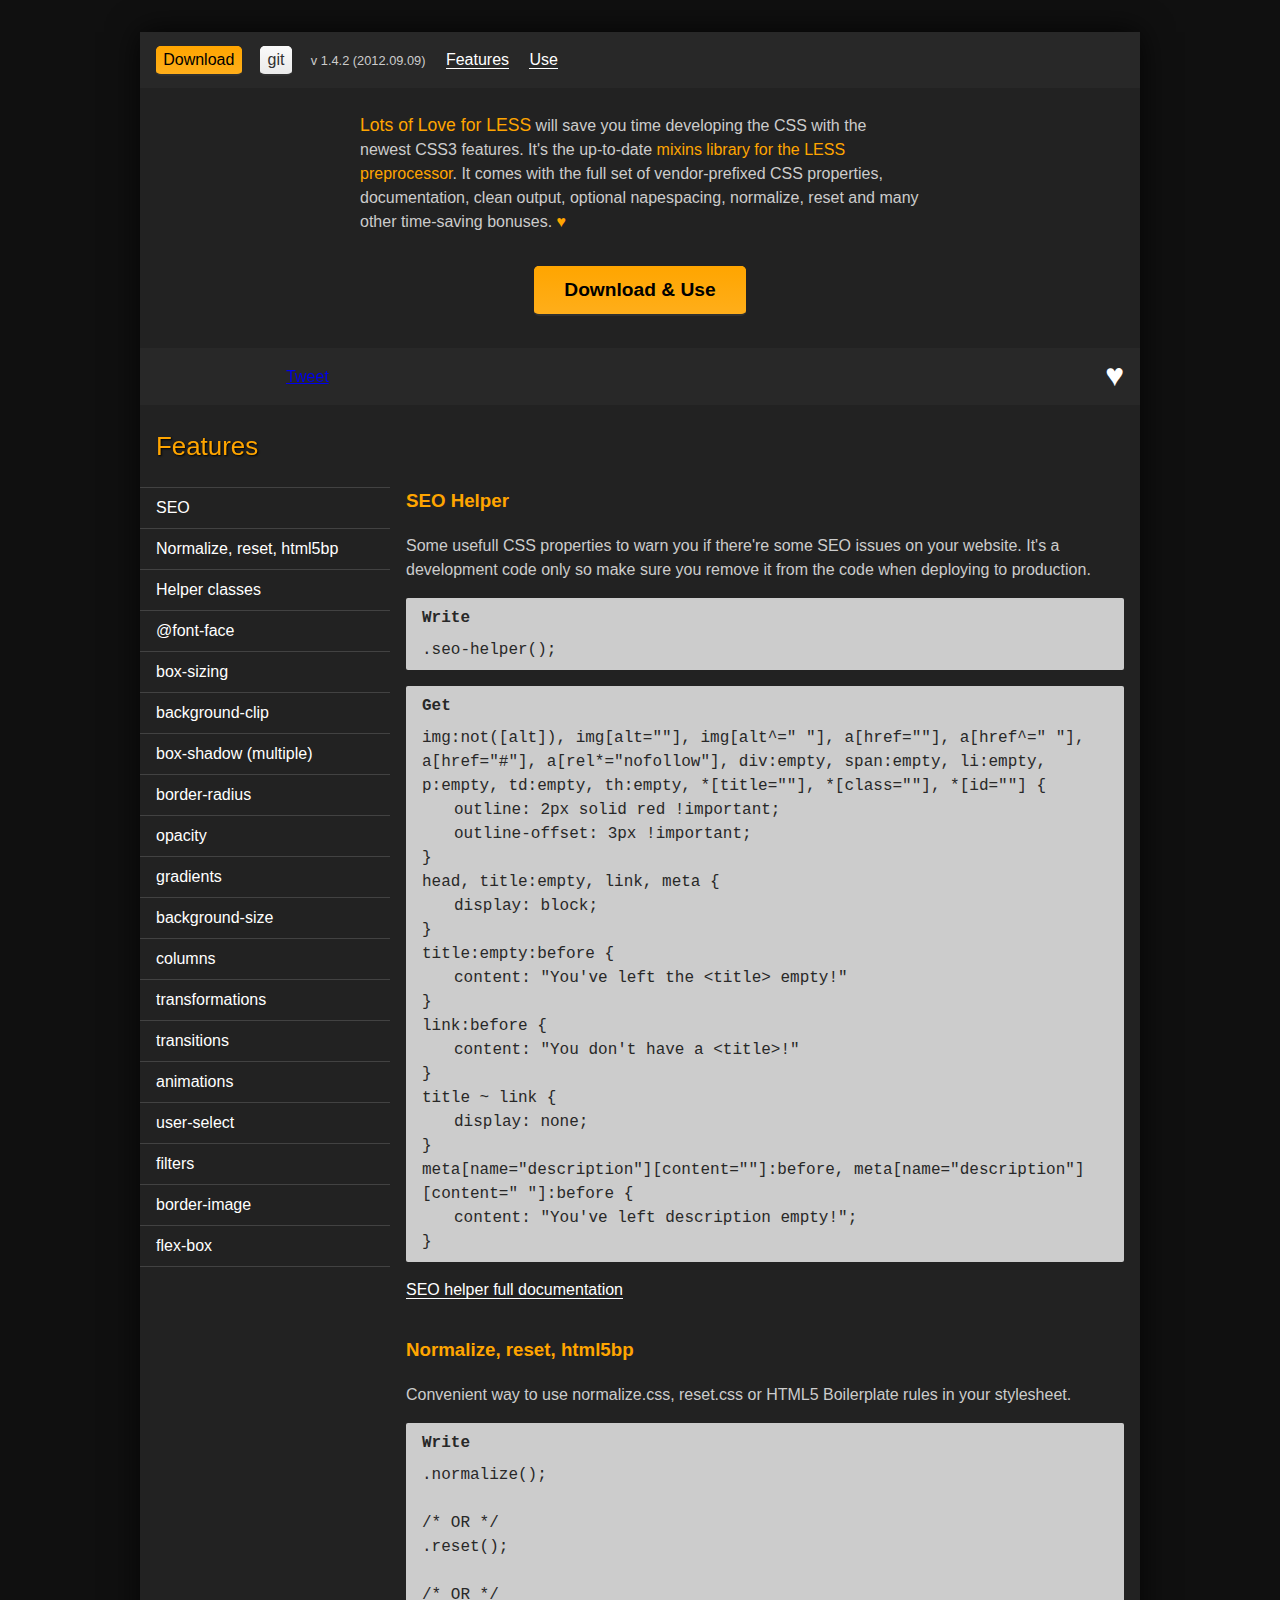
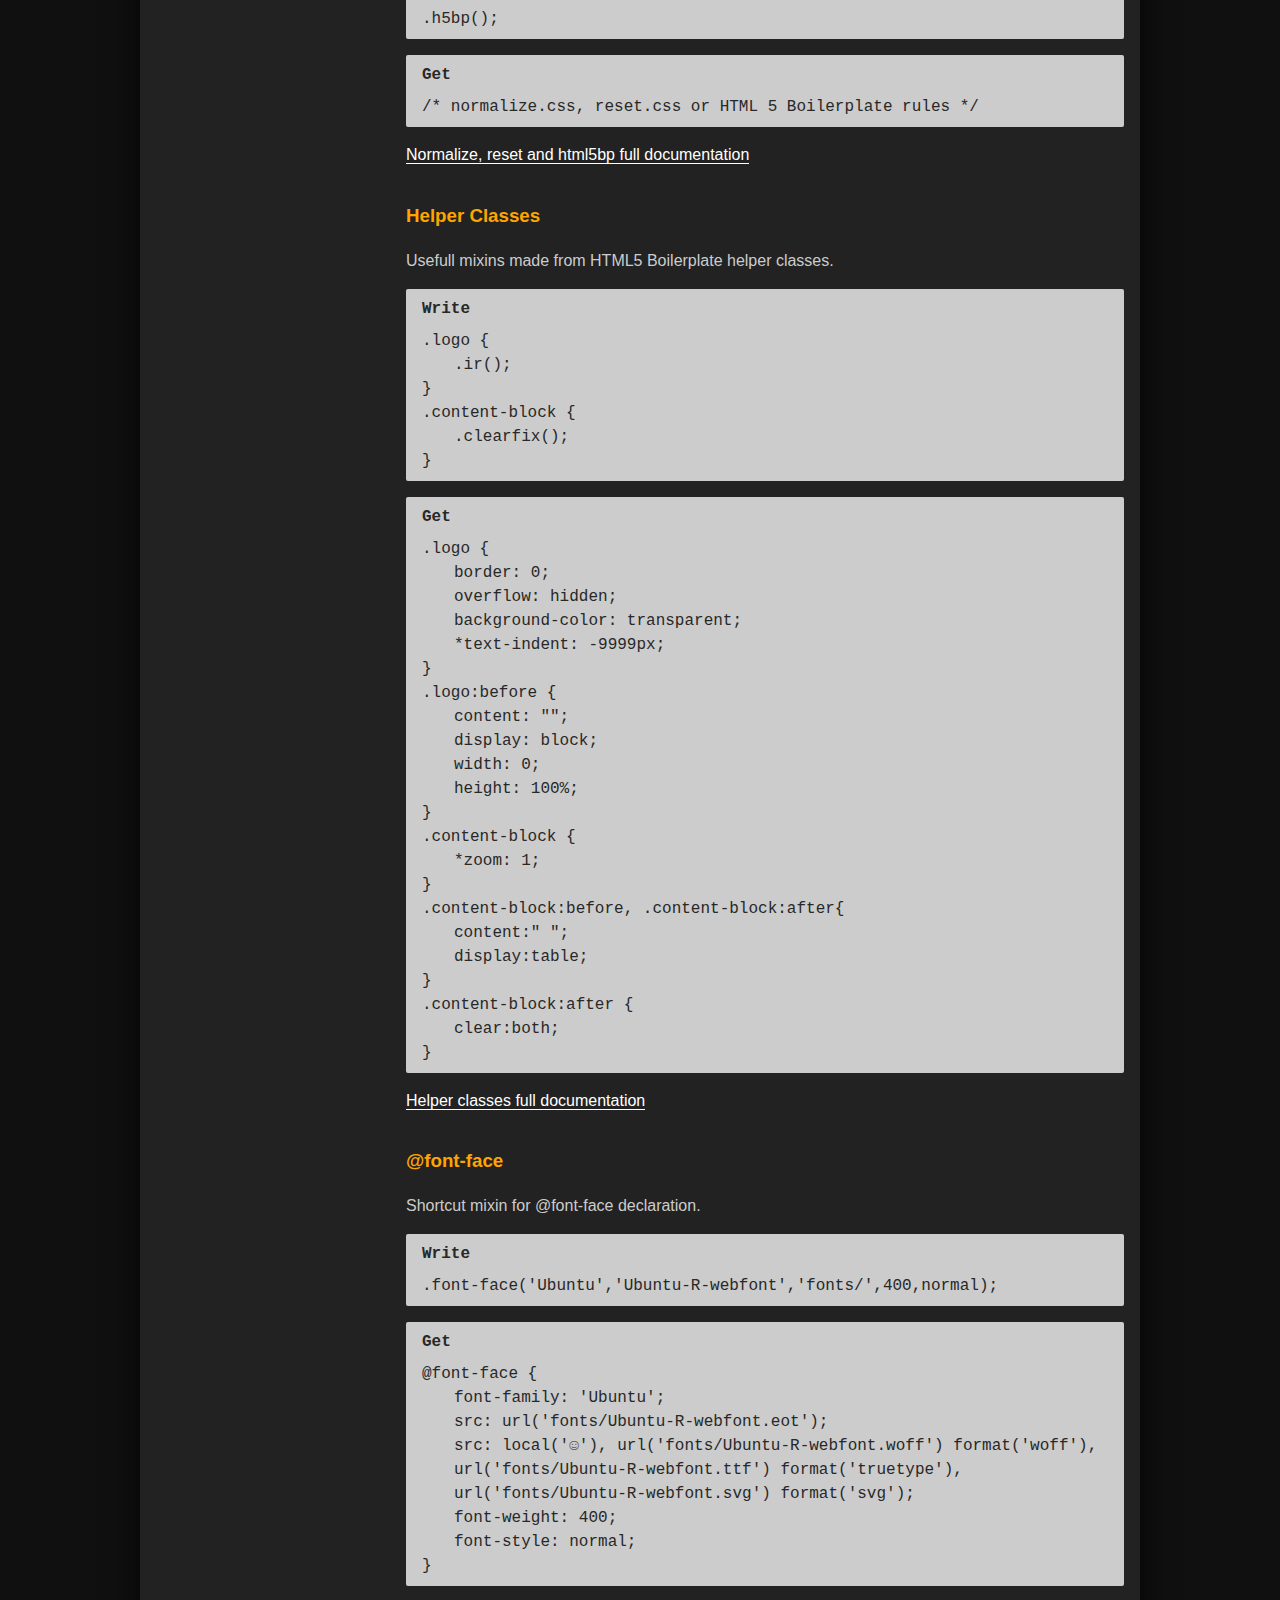
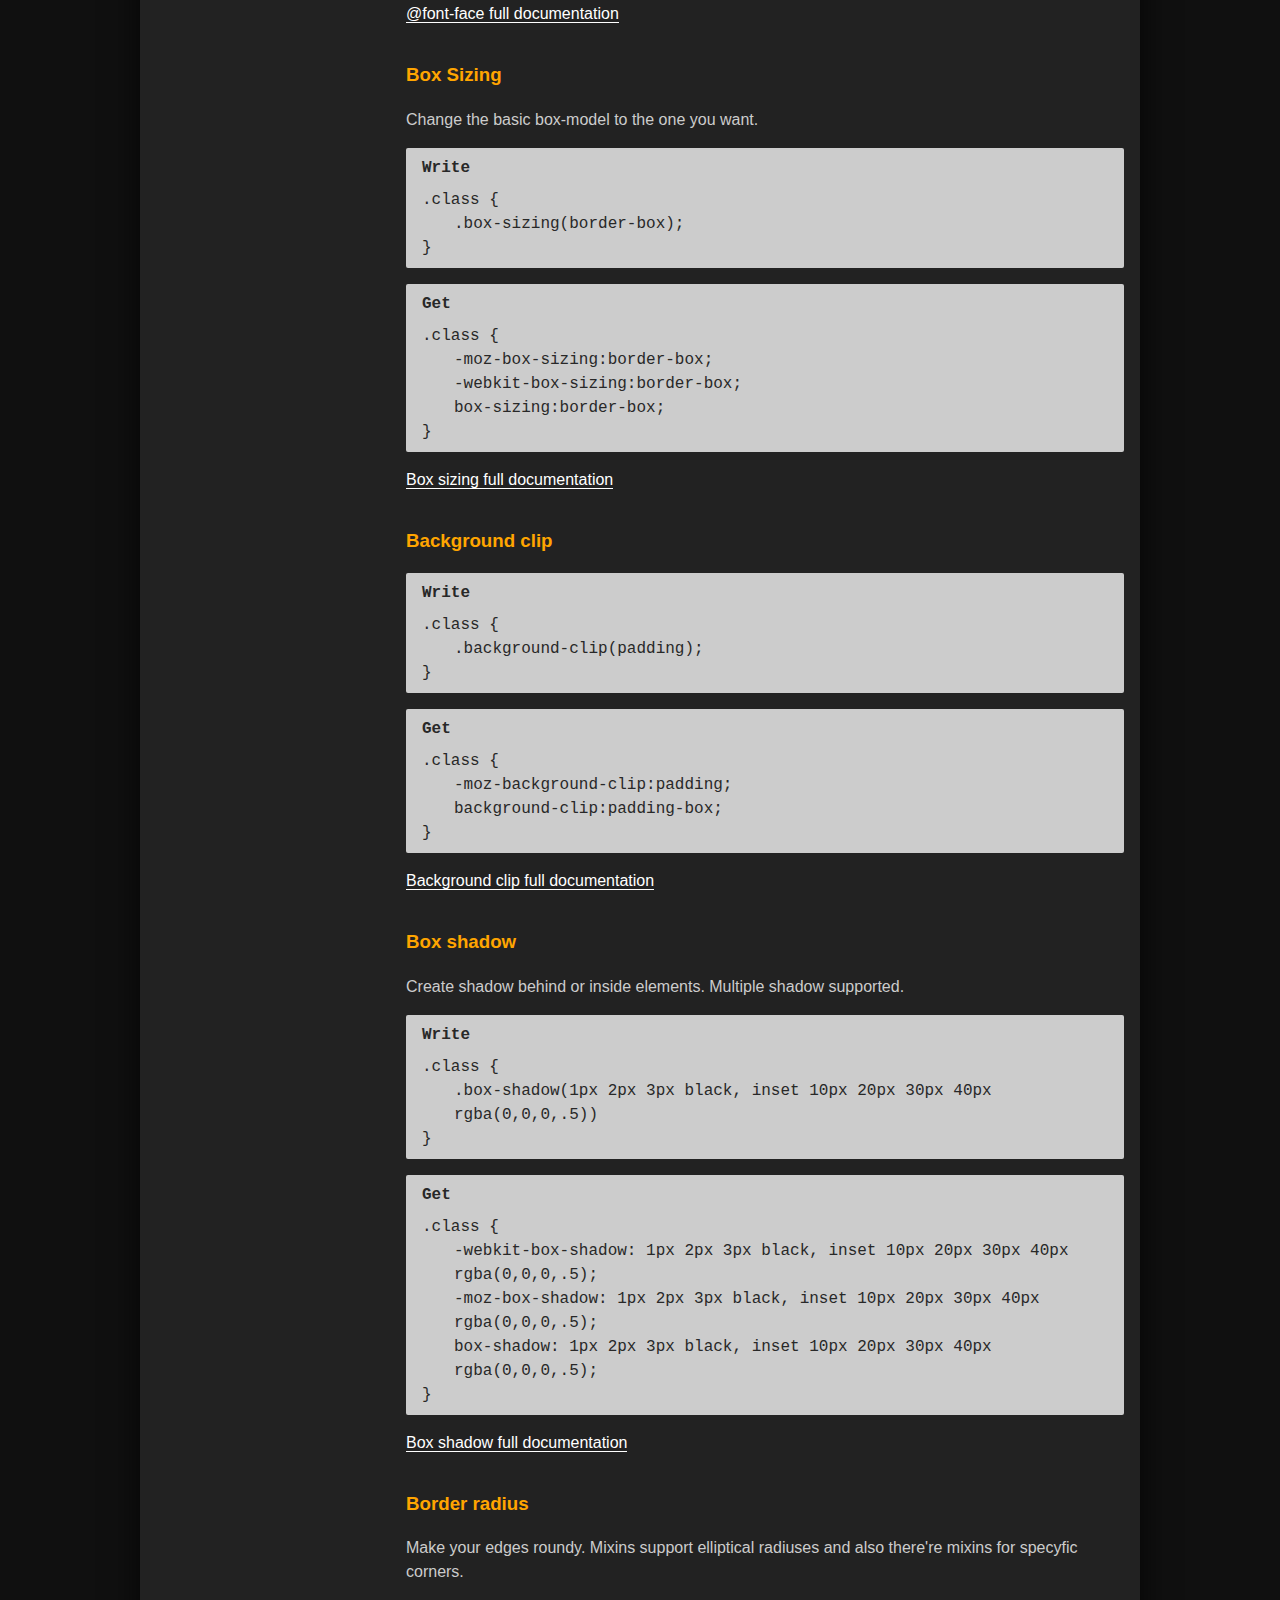
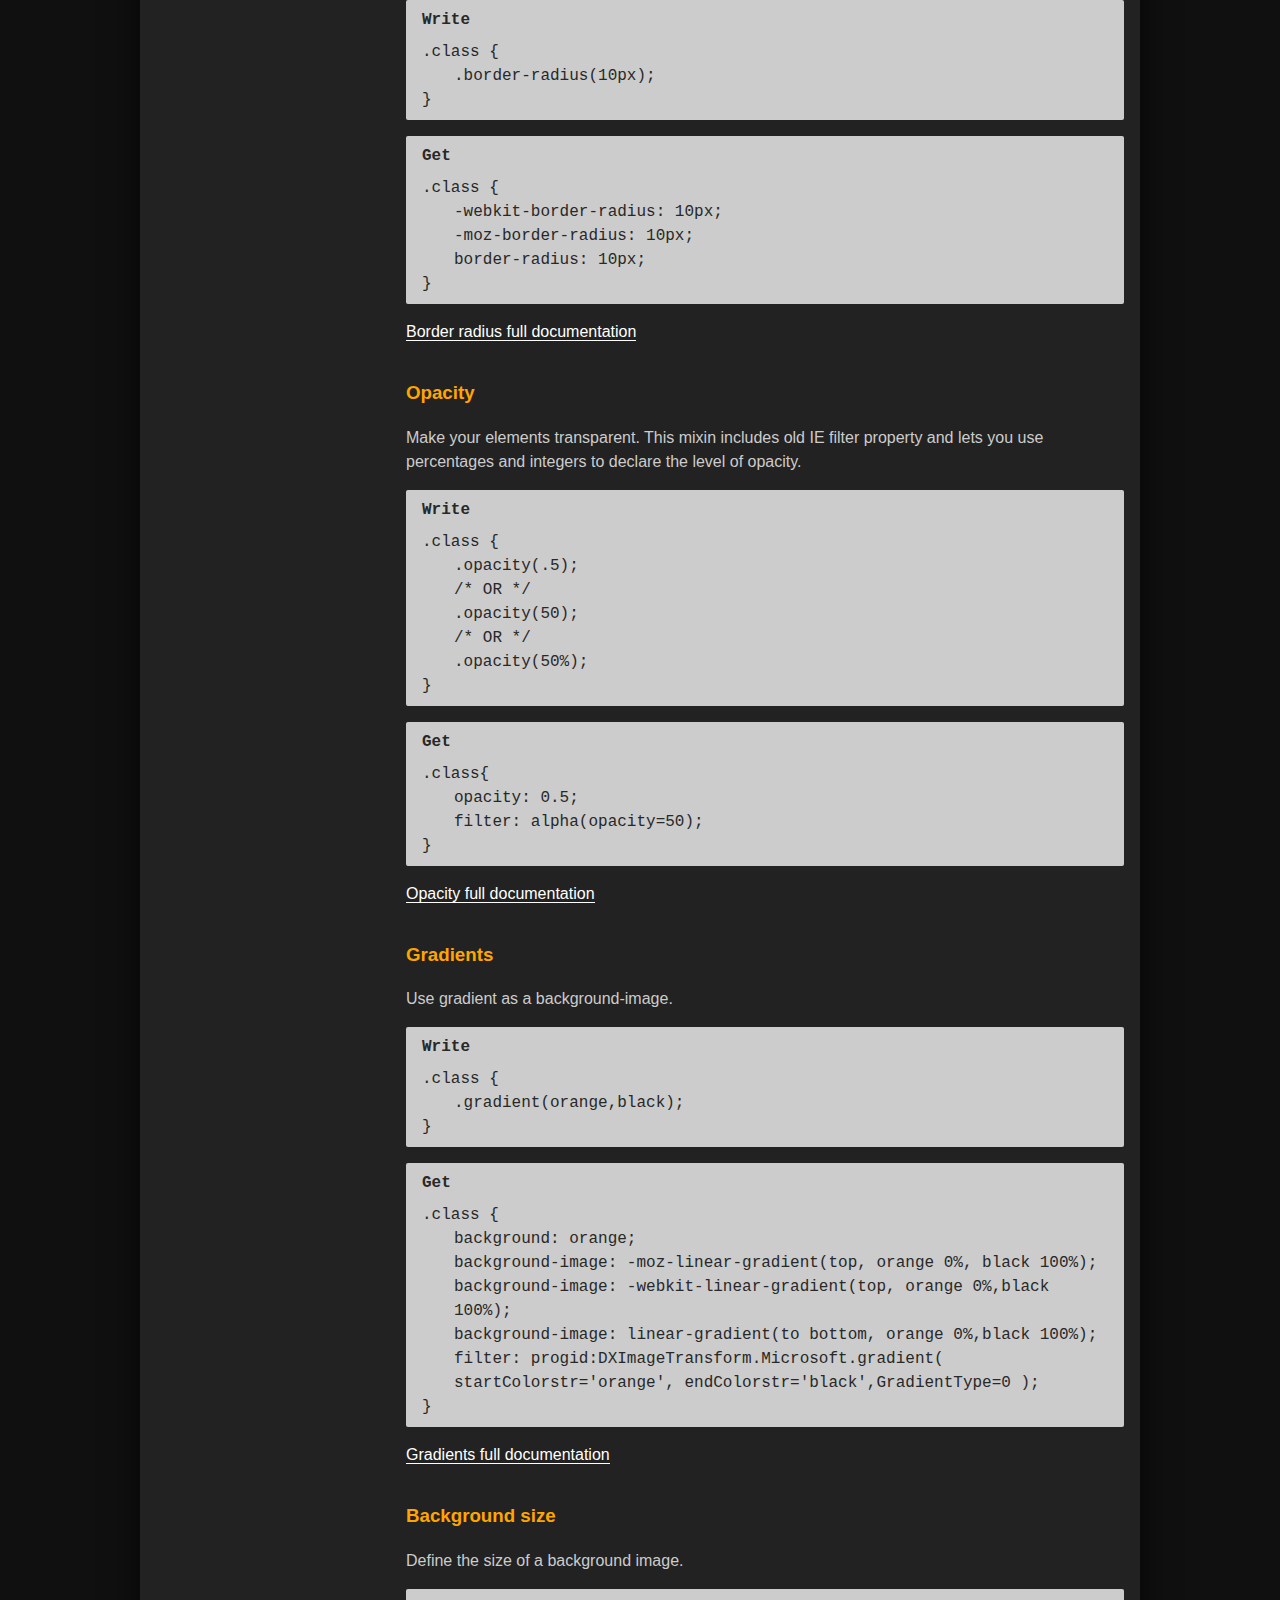
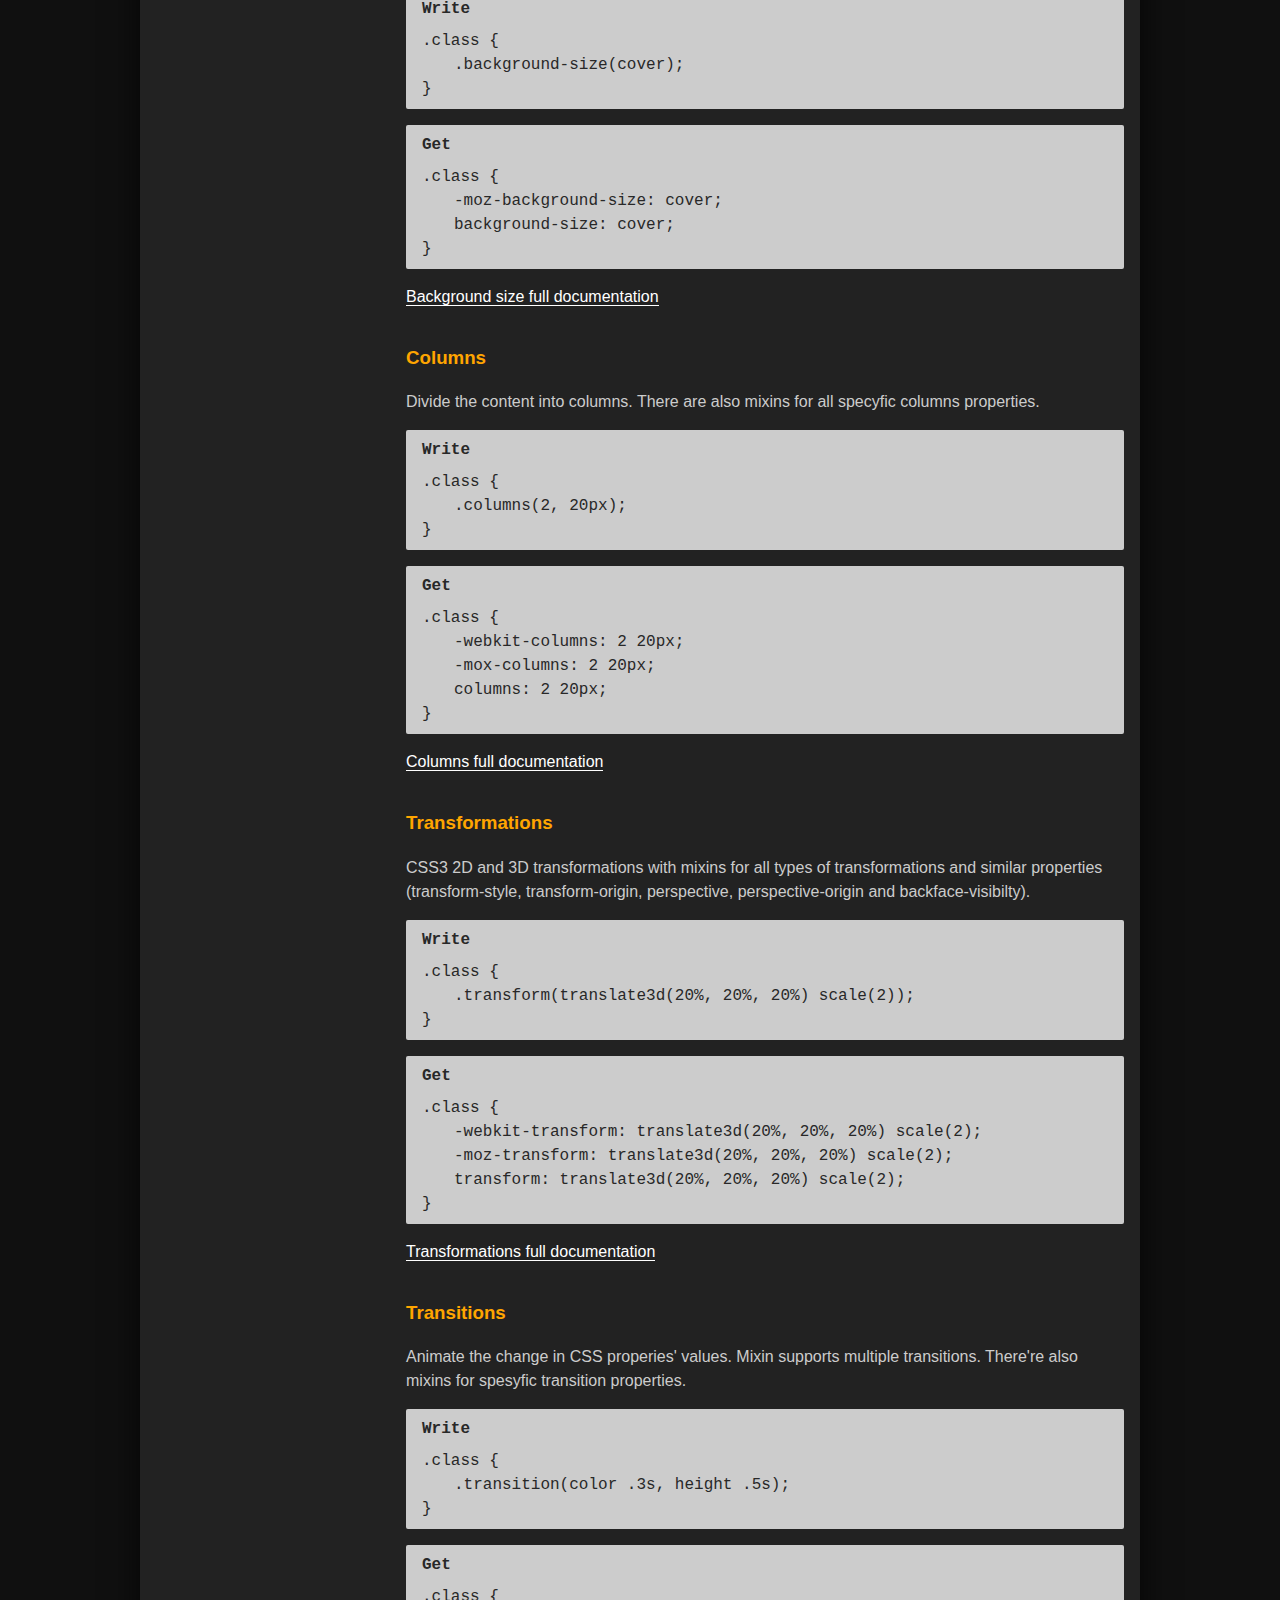
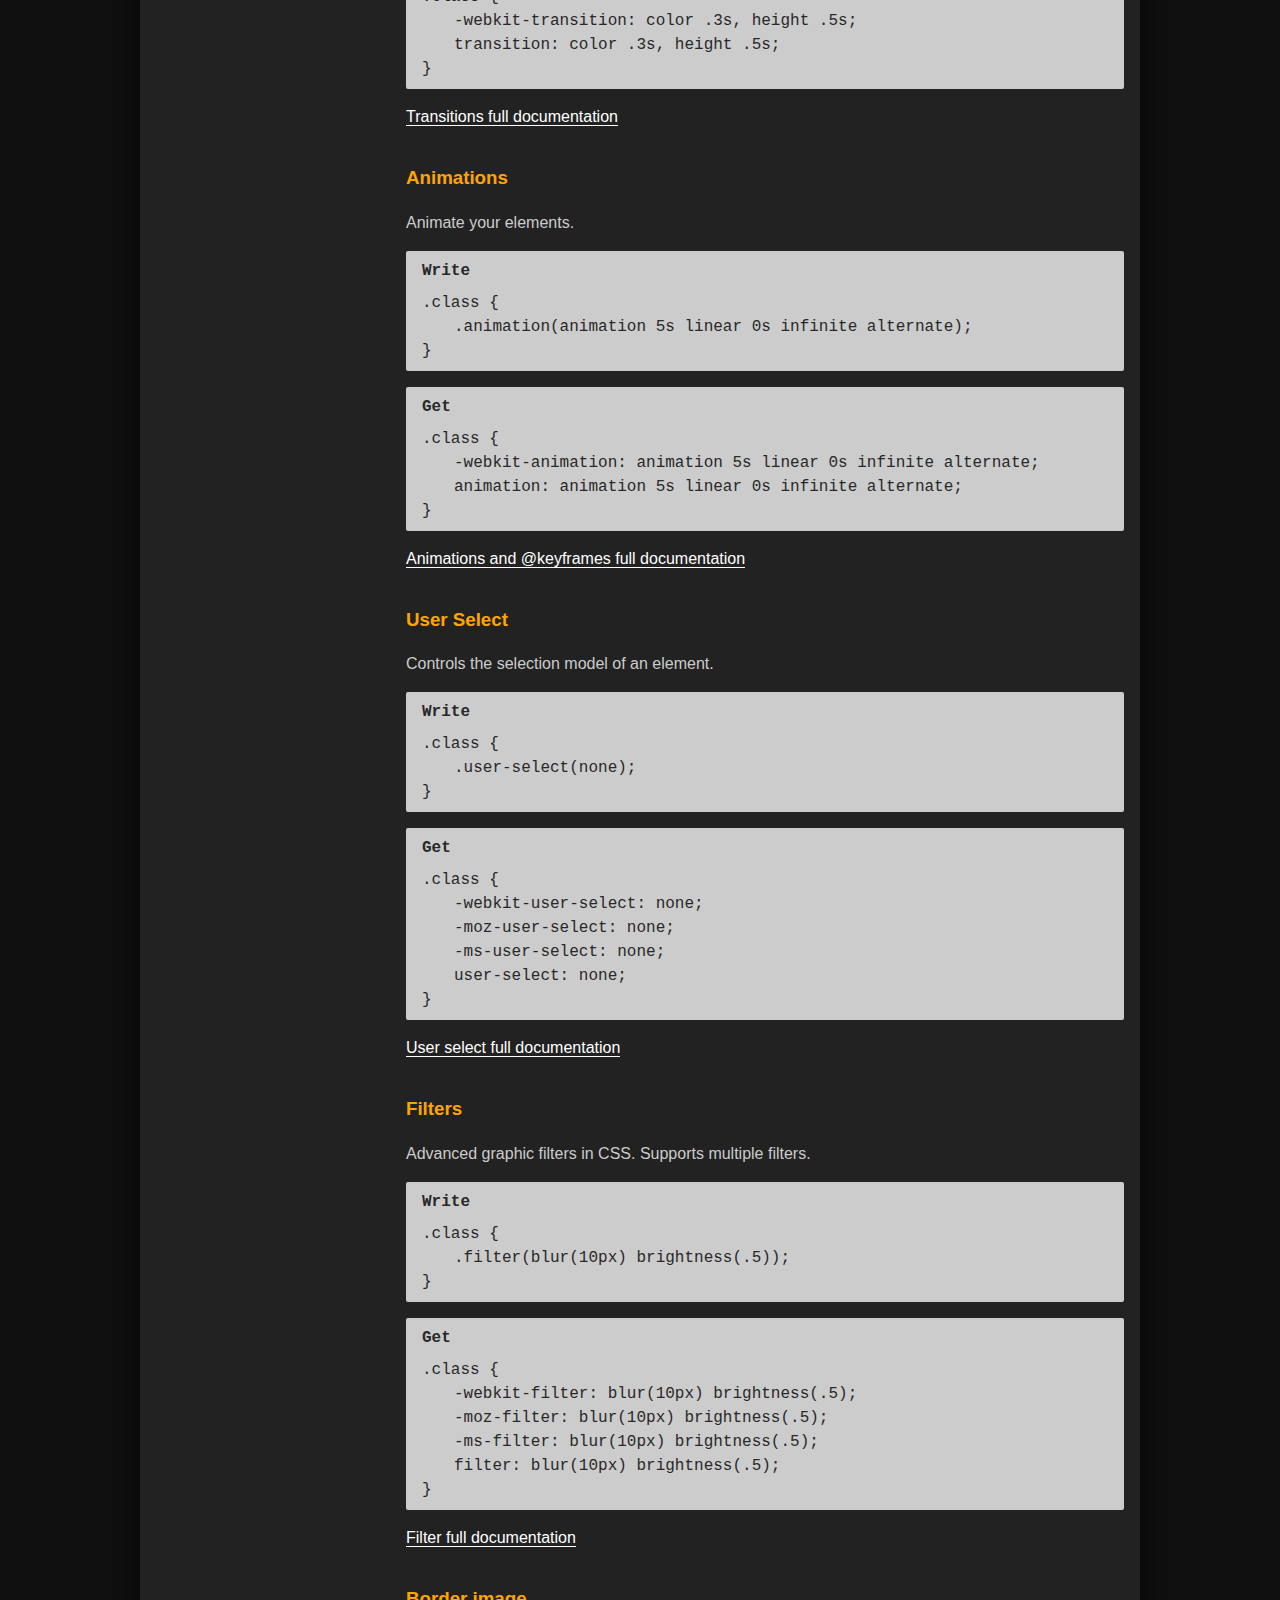
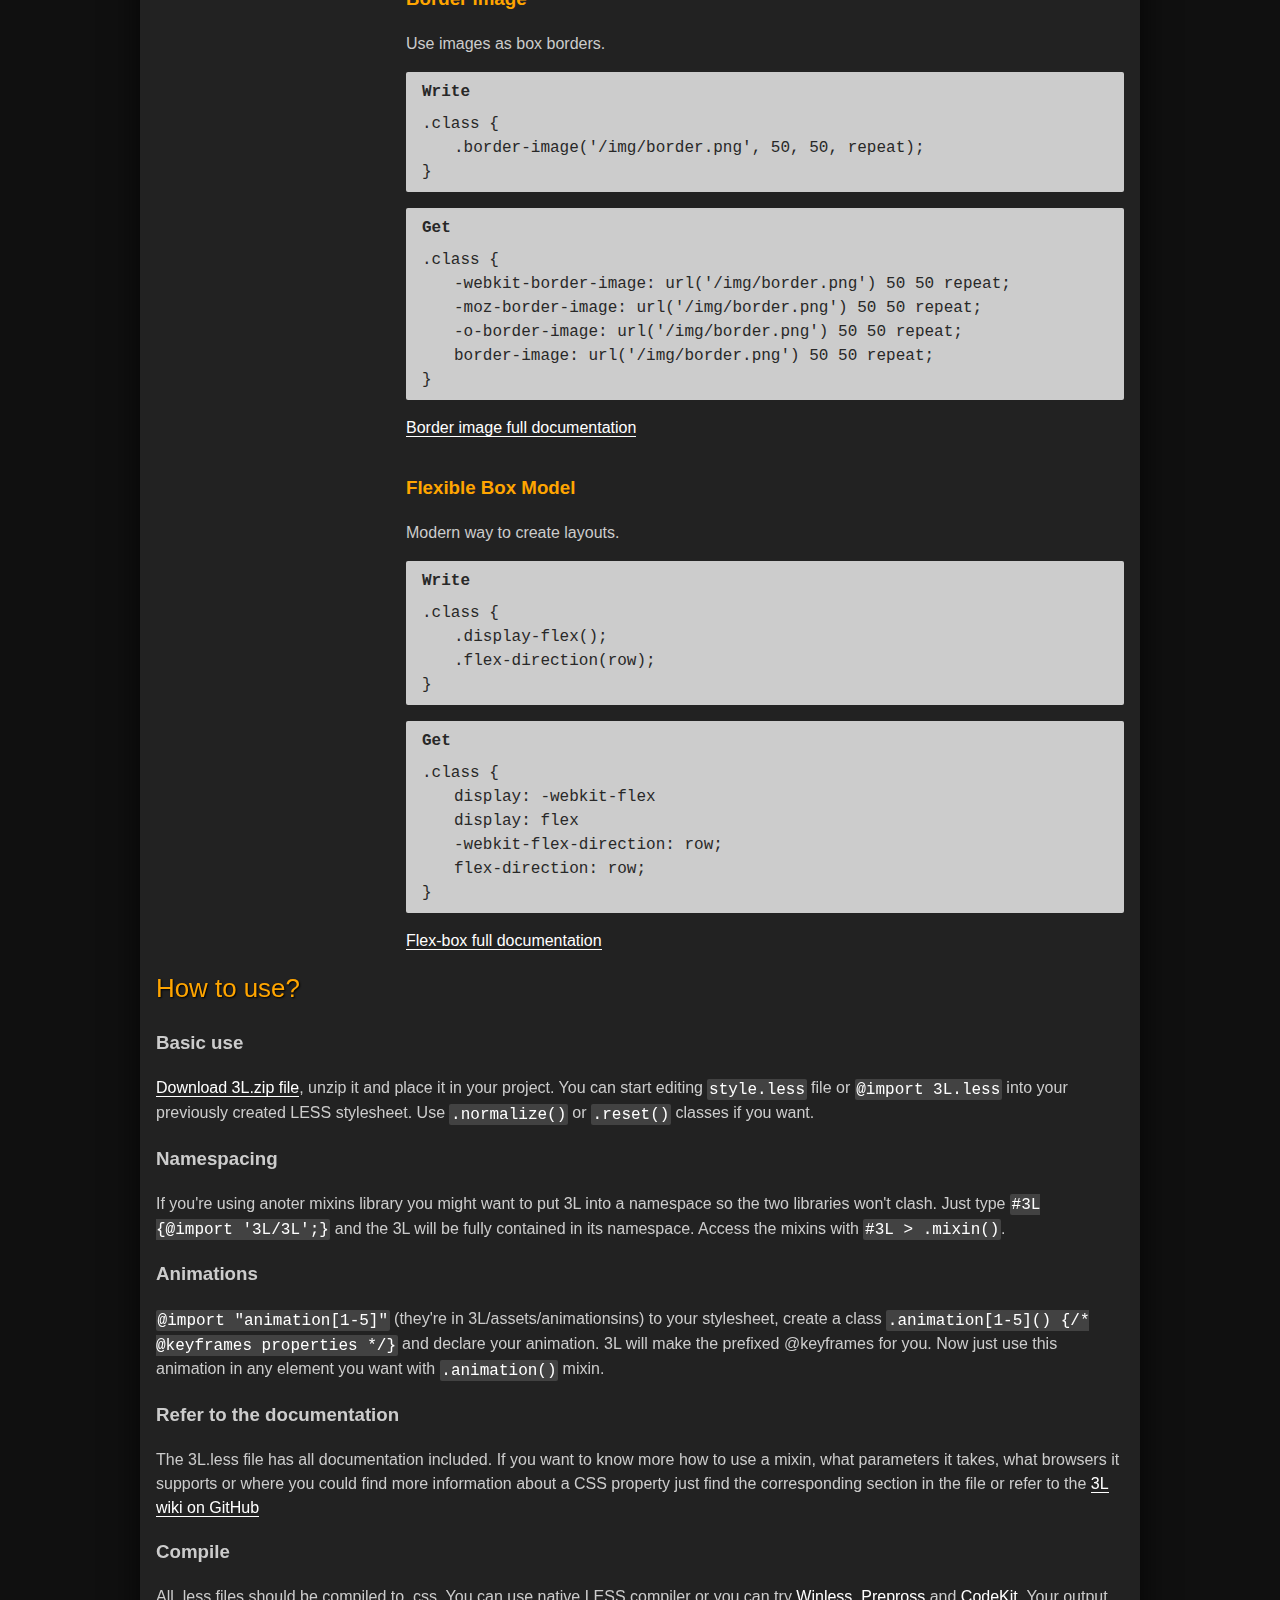
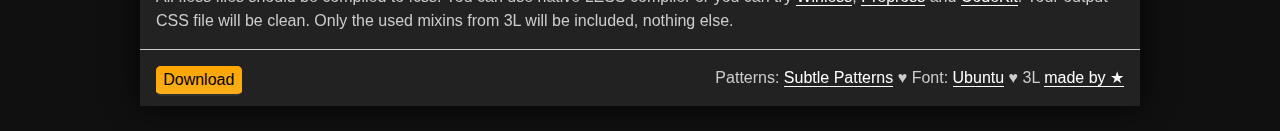
==== commit 54730b24: "almost done" ====
--- a/index.html
+++ b/index.html
@@ -13,245 +13,497 @@
 	<title>3L - Lots of Love for LESS ♥ Awesome collection of mixins for LESS</title>
 	<meta name="description" content="Improve your CSS development with 3L - awesome collection of basic and advanced mixins for LESS.">
 	
-	<link href='http://fonts.googleapis.com/css?family=Dosis:500,400' rel='stylesheet' type='text/css'>
-	<!-- Readable stylsheet available at /styles.less -->
 	<link rel="stylesheet" type="text/css" href="styles.css">
 	
 	<meta name="google-site-verification" content="YvfwF3_zOw6T1dtC6BdBZCkCY4iRn94o9IDOOQY-SAA" />
 </head>
 <body>
-	<header role="banner" class="b b__h">
-		<div id="headerInside" class="w w__header w__branding">
-			<h1 class="heading heading__brand">♥ Lots of Love for LESS</h1>
-			<nav role="navigation" class="nav">
-				<ul>
-					<li><a href="#why">Why</a></li>
-					<li><a href="#features">Features</a></li>
-					<li><a href="#installation">Installation</a></li>
-					<li><a href="#faq">FAQ and Issues</a></li>
+	<header role="banner" class="header" id="mainHeader">
+		<div class="bar bar__main">
+			<a href="" class="btn btn__secondary btn__download btn__secondary-download btn__top btn__top-download" id="topDownload" data-virtualPage="/download-top">Download</a>
+			<a href="" class="btn btn__secondary btn__git btn__top" id="topGit" data-virtualPage="/git">git</a>
+			<span class="meta"><span class="version">v 1.4.2</span> (<time datetime="2012-08-20" class="time" title="9th September">2012.09.09</time>)</span>
+			<nav role="navigation" class="nav nav__main">
+				<ul class="nav-list nav-list__main">
+					<li class="nav-item nav-item__main"><a class="nav-link nav-link__main-nav link" href="#features">Features</a></li>
+					<li class="nav-item nav-item__main"><a class="nav-link nav-link__main-nav link" href="#use">Use</a></li>
 				</ul>
 			</nav>
 		</div>
+		<div class="intro">
+			<h1 id="brandHeading" class="heading heading-1 heading__branding">Lots of Love for LESS</h1>
+			<p class="lead-copy"> will save you time developing the CSS with the newest CSS3 features. It's the up-to-date <strong class="lead-copy-strong">mixins library for the LESS preprocessor</strong>. It comes with the full set of vendor-prefixed CSS properties, documentation, clean output, optional napespacing, normalize, reset and many other time-saving bonuses. <strong class="lead-copy-strong">&hearts;</strong></p>
+		</div>
+		<a id="mainDownload" class="btn btn__main btn__download btn__main-download" href="https://github.com/downloads/mateuszkocz/3l/3l-v1.3.3.zip"  data-virtualPage="/download-main">
+			Download &amp; Use
+		</a>
+		<div class="bar bar__social">
+			<iframe class="social-iframe github-star-button" src="http://ghbtns.com/github-btn.html?user=mateuszkocz&repo=3l&type=watch" allowtransparency="true" frameborder="0" scrolling="0" width="50" height="20"></iframe>
+			<iframe class="social-iframe github-fork-button" src="http://ghbtns.com/github-btn.html?user=mateuszkocz&repo=3l&type=fork" allowtransparency="true" frameborder="0" scrolling="0" width="55" height="20"></iframe>
+			<a href="https://twitter.com/share" class="social-iframe twitter-share-button" data-count="none">Tweet</a>
+		</div>
 	</header>
 	
-	<section id="download" class="b b__s b__d">
-		<div id="download-inside" class="w w__branding">
-			<h2 class="heading heading__slogan">Your Lovely Collection of Mixins for LESS</h2>
-			<div class="btns-cntnr">
-				<a class="btn btn__main-version" href="https://github.com/downloads/mateuszkocz/3l/3l-v1.3.3.zip" onClick="javascript: _gaq.push(['_trackPageview', '/download-main']);">
-					Download 3L and make your CSS awesome!
-				</a>
-			</div>
-			<p class="version">version: 1.3.3 (<time datetime="2012-08-20">2012.09.09</time>)</p>
-			<aside>
-				<iframe src="http://ghbtns.com/github-btn.html?user=mateuszkocz&repo=3l&type=watch" allowtransparency="true" frameborder="0" scrolling="0" width="62px" height="20px"></iframe>
-				<a href="https://twitter.com/share" class="twitter-share-button" data-count="none">Tweet</a>
-			</aside>
-			<p class="heading heading__slogan">You will love it!</p>
-		</div>
-	</section>
-	
-	<section role="main" class="b b__s b__m">
-		<section id="why" class="b b__s">
-			<div class="w w__section">
-				<h2 class="heading heading__general">Why you'll ♥ 3L</h2>
-				<div class="inside inside__section usps_container">
-					<section class="usp">
-						<h3 class="subheading">Really big collection of mixins</h3>
-						<p>All broadly used properties that require vendor prefixes are included. There are even some that you might not know.</p>
-					</section>
-					<section class="usp">
-						<h3 class="subheading">SEO &amp; debugging helpers</h3>
-						<p>Supporting classes that will help you make your HTML better. They will notify you about some easy to fix bugs in your code.</p>
-					</section>
-					<section class="usp">
-						<h3 class="subheading">CSS animations with LESS</h3>
-						<p>Create the most sophisticated animations easily. You no longer need to multiply your @keyframes. 3L will do it for you.</p>
-					</section>
-					<section class="usp">
-						<h3 class="subheading">Great functionality</h3>
-						<p>3L has some unique functionality. You can easily declare multiple box-shadows, set opacity in percentages, create eliptical border-radius and much more.</p>
-					</section>
-					<section class="usp">
-						<h3 class="subheading">No more vendor prefixes</h3>
-						<p>Simplify your code and save your time. With 3L you don't need to think about vendor prefixes in all cool CSS3 properties.</p>
-					</section>
-					<section class="usp">
-						<h3 class="subheading">Compatible with Twitter's Bootstrap</h3>
-						<p>Don't like the default Bootstrap's style? Make your own easily by combining 3L and Bootstrap.</p>
-					</section>
-					<section class="usp">
-						<h3 class="subheading">Helper Classes from HTML5 Boilerplate</h3>
-						<p>Don't use non-semantic classes in your HTML. Keep them all in your CSS using 3L.</p>
-					</section>
-					<section class="usp">
-						<h3 class="subheading">Documentation &amp; knowledge</h3>
-						<p>If you don't know how to use some properties or you want to learn something knew about them just refer to the 3L's documentation.</p>
-					</section>
-				</div>
-			</div>
+	<main role="main">		
+		<section id="features" class="b b__features">
+			<h2 class="heading heading__general">Features</h2>
+			<nav class="nav nav__features">
+				<ul class="nav-list nav-list__features">
+					<li class="nav-item nav-item__feature"><a href="#seo" class="nav-link nav-link__feature-link">SEO</a></li>
+					<li class="nav-item nav-item__feature"><a href="#normalize" class="nav-link nav-link__feature-link">Normalize, reset, html5bp</a></li>
+					<li class="nav-item nav-item__feature"><a href="#helper" class="nav-link nav-link__feature-link">Helper classes</a></li>
+					<li class="nav-item nav-item__feature"><a href="#font-face" class="nav-link nav-link__feature-link">@font-face</a></li>
+					<li class="nav-item nav-item__feature"><a href="#box-sizing" class="nav-link nav-link__feature-link">box-sizing</a></li>
+					<li class="nav-item nav-item__feature"><a href="#background-clip" class="nav-link nav-link__feature-link">background-clip</a></li>
+					<li class="nav-item nav-item__feature"><a href="#box-shadow" class="nav-link nav-link__feature-link">box-shadow (multiple)</a></li>
+					<li class="nav-item nav-item__feature"><a href="#border-radius" class="nav-link nav-link__feature-link">border-radius</a></li>
+					<li class="nav-item nav-item__feature"><a href="#opacity" class="nav-link nav-link__feature-link">opacity</a></li>
+					<li class="nav-item nav-item__feature"><a href="#gradients" class="nav-link nav-link__feature-link">gradients</a></li>
+					<li class="nav-item nav-item__feature"><a href="#background-size" class="nav-link nav-link__feature-link">background-size</a></li>
+					<li class="nav-item nav-item__feature"><a href="#columns" class="nav-link nav-link__feature-link">columns</a></li>
+					<li class="nav-item nav-item__feature"><a href="#transformations" class="nav-link nav-link__feature-link">transformations</a></li>
+					<li class="nav-item nav-item__feature"><a href="#transitions" class="nav-link nav-link__feature-link">transitions</a></li>
+					<li class="nav-item nav-item__feature"><a href="#animations" class="nav-link nav-link__feature-link">animations</a></li>
+					<li class="nav-item nav-item__feature"><a href="#user-select" class="nav-link nav-link__feature-link">user-select</a></li>
+					<li class="nav-item nav-item__feature"><a href="#filters" class="nav-link nav-link__feature-link">filters</a></li>
+					<li class="nav-item nav-item__feature"><a href="#border-image" class="nav-link nav-link__feature-link">border-image</a></li>
+					<li class="nav-item nav-item__feature"><a href="#flex-box" class="nav-link nav-link__feature-link">flex-box</a></li>
+				</ul>
+			</nav>
+			<section class="feature" id="seo">
+				<h3 class="heading heading__feature">SEO Helper</h3>
+				<p>Some usefull CSS properties to warn you if there're some SEO issues on your website. It's a development code only so make sure you remove it from the code when deploying to production.</p>
+				<code class="code code-box feature-input">
+					<span class="code-type">Write</span>
+					.seo-helper();
+				</code>
+				<code class="code code-box feature-outcome">
+					<span class="code-type">Get</span>
+					img:not([alt]), img[alt=""], img[alt^=" "],
+					a[href=""], a[href^=" "], a[href="#"], a[rel*="nofollow"],
+					div:empty, span:empty, li:empty, p:empty, td:empty, th:empty,
+					*[title=""], *[class=""], *[id=""] {
+						<span class="code-line">outline: 2px solid red !important;</span>
+						<span class="code-line">outline-offset: 3px !important;</span>
+					}<br />
+					head, title:empty, link, meta {
+						<span class="code-line">display: block;</span>
+					}<br />
+					title:empty:before {
+						<span class="code-line">content: "You've left the &lt;title> empty!"</span>
+					}<br />
+					link:before {
+						<span class="code-line">content: "You don't have a &lt;title>!"</span>
+					}<br />
+					title ~ link {
+						<span class="code-line">display: none;</span>
+					}<br />
+					meta[name="description"][content=""]:before, meta[name="description"][content=" "]:before {
+						<span class="code-line">content: "You've left description empty!";</span>
+					}
+				</code>
+				<p><a href="" class="link doc-link">SEO helper full documentation</a></p>
+			</section>
+			<section class="feature" id="normalize">
+				<h3 class="heading heading__feature">Normalize, reset, html5bp</h3>
+				<p>Convenient way to use normalize.css, reset.css or HTML5 Boilerplate rules in your stylesheet.</p>
+				<code class="code code-box feature-input">
+					<span class="code-type">Write</span>
+					.normalize();<br /><br />
+					/* OR */<br />
+					.reset();<br /><br />
+					/* OR */<br />
+					.h5bp();
+				</code>
+				<code class="code code-box feature-outcome">
+					<span class="code-type">Get</span>
+					/* normalize.css, reset.css or HTML 5 Boilerplate rules */
+				</code>
+				<p><a href="" class="link doc-link">Normalize, reset and html5bp full documentation</a></p>
+			</section>
+			<section class="feature" id="helper">
+				<h3 class="heading heading__feature">Helper Classes</h3>
+				<p>Usefull mixins made from HTML5 Boilerplate helper classes.</p>
+				<code class="code code-box feature-input">
+					<span class="code-type">Write</span>
+					.logo {
+					<span class="code-line">.ir();</span>
+					}<br />
+					.content-block {
+					<span class="code-line">.clearfix();</span>
+					}<br />
+				</code>
+				<code class="code code-box feature-outcome">
+					<span class="code-type">Get</span>
+					.logo {
+					<span class="code-line">border: 0;</span>
+					<span class="code-line">overflow: hidden;</span>
+					<span class="code-line">background-color: transparent;</span>
+					<span class="code-line">*text-indent: -9999px;</span>
+					}<br />
+					.logo:before {
+					<span class="code-line">content: "";</span>
+					<span class="code-line">display: block;</span>
+					<span class="code-line">width: 0;</span>
+					<span class="code-line">height: 100%;</span>
+					}<br />
+					.content-block {
+					<span class="code-line">*zoom: 1;</span>
+					}<br />
+					.content-block:before, .content-block:after{
+					<span class="code-line">content:" ";</span>
+					<span class="code-line">display:table;</span>
+					}<br />
+					.content-block:after {
+					<span class="code-line">clear:both;</span>
+					}
+				</code>
+				<p><a href="" class="link doc-link">Helper classes full documentation</a></p>
+			</section>
+			<section class="feature" id="font-face">
+				<h3 class="heading heading__feature">@font-face</h3>
+				<p>Shortcut mixin for @font-face declaration.</p>
+				<code class="code code-box feature-input">
+					<span class="code-type">Write</span>
+					.font-face('Ubuntu','Ubuntu-R-webfont','fonts/',400,normal);
+				</code>
+				<code class="code code-box feature-outcome">
+					<span class="code-type">Get</span>
+					@font-face {
+					<span class="code-line">font-family: 'Ubuntu';</span>
+					<span class="code-line">src: url('fonts/Ubuntu-R-webfont.eot');</span>
+					<span class="code-line">src: local('☺'), url('fonts/Ubuntu-R-webfont.woff') format('woff'), url('fonts/Ubuntu-R-webfont.ttf') format('truetype'), url('fonts/Ubuntu-R-webfont.svg') format('svg');</span>
+					<span class="code-line">font-weight: 400;</span>
+					<span class="code-line">font-style: normal;</span>
+					}
+				</code>
+				<p><a href="" class="link doc-link">@font-face full documentation</a></p>
+			</section>
+			<section class="feature" id="box-sizing">
+				<h3 class="heading heading__feature">Box Sizing</h3>
+				<p>Change the basic box-model to the one you want.</p>
+				<code class="code code-box feature-input">
+					<span class="code-type">Write</span>
+					.class {
+						<span class="code-line">.box-sizing(border-box);</span>
+					}
+				</code>
+				<code class="code code-box feature-outcome">
+					<span class="code-type">Get</span>
+					.class {
+						<span class="code-line">-moz-box-sizing:border-box;</span>
+						<span class="code-line">-webkit-box-sizing:border-box;</span>
+						<span class="code-line">box-sizing:border-box;</span>
+					}
+				</code>
+				<p><a href="#" class="link doc-link">Box sizing full documentation</a></p>
+			</section>
+			<section class="feature" id="background-clip">
+				<h3 class="heading heading__feature">Background clip</h3>
+				<p></p>
+				<code class="code code-box feature-input">
+					<span class="code-type">Write</span>
+					.class {
+					<span class="code-line">.background-clip(padding);</span>
+					}
+				</code>
+				<code class="code code-box feature-outcome">
+					<span class="code-type">Get</span>
+					.class {
+					<span class="code-line">-moz-background-clip:padding;</span>
+					<span class="code-line">background-clip:padding-box;</span>
+					}
+				</code>
+				<p><a href="" class="link doc-link">Background clip full documentation</a></p>
+			</section>
+			<section class="feature" id="box-shadow">
+				<h3 class="heading heading__feature">Box shadow</h3>
+				<p>Create shadow behind or inside elements. Multiple shadow supported.</p>
+				<code class="code code-box feature-input">
+					<span class="code-type">Write</span>
+					.class {
+					<span class="code-line">.box-shadow(1px 2px 3px black, inset 10px 20px 30px 40px rgba(0,0,0,.5))</span>
+					}
+				</code>
+				<code class="code code-box feature-outcome">
+					<span class="code-type">Get</span>
+					.class {
+					<span class="code-line">-webkit-box-shadow: 1px 2px 3px black, inset 10px 20px 30px 40px rgba(0,0,0,.5);</span>
+					<span class="code-line">-moz-box-shadow: 1px 2px 3px black, inset 10px 20px 30px 40px rgba(0,0,0,.5);</span>
+					<span class="code-line">box-shadow: 1px 2px 3px black, inset 10px 20px 30px 40px rgba(0,0,0,.5);</span>
+					}
+				</code>
+				<p><a href="" class="link doc-link">Box shadow full documentation</a></p>
+			</section>
+			<section class="feature" id="border-radius">
+				<h3 class="heading heading__feature">Border radius</h3>
+				<p>Make your edges roundy. Mixins support elliptical radiuses and also there're mixins for specyfic corners.</p>
+				<code class="code code-box feature-input">
+					<span class="code-type">Write</span>
+					.class {
+					<span class="code-line">.border-radius(10px);</span>
+					}
+				</code>
+				<code class="code code-box feature-outcome">
+					<span class="code-type">Get</span>
+					.class {
+					<span class="code-line">-webkit-border-radius: 10px;</span>
+					<span class="code-line">-moz-border-radius: 10px;</span>
+					<span class="code-line">border-radius: 10px;</span>
+					}
+				</code>
+				<p><a href="" class="link doc-link">Border radius full documentation</a></p>
+			</section>
+			<section class="feature" id="opacity">
+				<h3 class="heading heading__feature">Opacity</h3>
+				<p>Make your elements transparent. This mixin includes old IE filter property and lets you use percentages and integers to declare the level of opacity.</p>
+				<code class="code code-box feature-input">
+					<span class="code-type">Write</span>
+					.class {
+					<span class="code-line">.opacity(.5);</span>
+					<span class="code-line">/* OR */</span>
+					<span class="code-line">.opacity(50);</span>
+					<span class="code-line">/* OR */</span>
+					<span class="code-line">.opacity(50%);</span>
+					}
+				</code>
+				<code class="code code-box feature-outcome">
+					<span class="code-type">Get</span>
+					.class{
+					<span class="code-line">opacity: 0.5;</span>
+					<span class="code-line">filter: alpha(opacity=50);</span>
+					}
+				</code>
+				<p><a href="" class="link doc-link">Opacity full documentation</a></p>
+			</section>
+			<section class="feature" id="gradients">
+				<h3 class="heading heading__feature">Gradients</h3>
+				<p>Use gradient as a background-image.</p>
+				<code class="code code-box feature-input">
+					<span class="code-type">Write</span>
+					.class {
+					<span class="code-line">.gradient(orange,black);</span>
+					}
+				</code>
+				<code class="code code-box feature-outcome">
+					<span class="code-type">Get</span>
+					.class {
+					<span class="code-line">background: orange;</span>
+					<span class="code-line">background-image: -moz-linear-gradient(top, orange 0%, black 100%);</span>
+					<span class="code-line">background-image: -webkit-linear-gradient(top, orange 0%,black 100%);</span>
+					<span class="code-line">background-image: linear-gradient(to bottom, orange 0%,black 100%);</span>
+					<span class="code-line">filter: progid:DXImageTransform.Microsoft.gradient( startColorstr='orange', endColorstr='black',GradientType=0 );</span>
+					}
+				</code>
+				<p><a href="" class="link doc-link">Gradients full documentation</a></p>
+			</section>
+			<section class="feature" id="background-size">
+				<h3 class="heading heading__feature">Background size</h3>
+				<p>Define the size of a background image.</p>
+				<code class="code code-box feature-input">
+					<span class="code-type">Write</span>
+					.class {
+					<span class="code-line">.background-size(cover);</span>
+					}
+				</code>
+				<code class="code code-box feature-outcome">
+					<span class="code-type">Get</span>
+					.class {
+					<span class="code-line">-moz-background-size: cover;</span>
+					<span class="code-line">background-size: cover;</span>
+					}
+				</code>
+				<p><a href="" class="link doc-link">Background size full documentation</a></p>
+			</section>
+			<section class="feature" id="columns">
+				<h3 class="heading heading__feature">Columns</h3>
+				<p>Divide the content into columns. There are also mixins for all specyfic columns properties.</p>
+				<code class="code code-box feature-input">
+					<span class="code-type">Write</span>
+					.class {
+					<span class="code-line">.columns(2, 20px);</span>
+					}
+				</code>
+				<code class="code code-box feature-outcome">
+					<span class="code-type">Get</span>
+					.class {
+					<span class="code-line">-webkit-columns: 2 20px;</span>
+					<span class="code-line">-mox-columns: 2 20px;</span>
+					<span class="code-line">columns: 2 20px;</span>
+					}
+				</code>
+				<p><a href="" class="link doc-link">Columns full documentation</a></p>
+			</section>
+			<section class="feature" id="transformations">
+				<h3 class="heading heading__feature">Transformations</h3>
+				<p>CSS3 2D and 3D transformations with mixins for all types of transformations and similar properties (transform-style, transform-origin, perspective, perspective-origin and backface-visibilty).</p>
+				<code class="code code-box feature-input">
+					<span class="code-type">Write</span>
+					.class {
+					<span class="code-line">.transform(translate3d(20%, 20%, 20%) scale(2));</span>
+					}
+				</code>
+				<code class="code code-box feature-outcome">
+					<span class="code-type">Get</span>
+					.class {
+					<span class="code-line">-webkit-transform: translate3d(20%, 20%, 20%) scale(2);</span>
+					<span class="code-line">-moz-transform: translate3d(20%, 20%, 20%) scale(2);</span>
+					<span class="code-line">transform: translate3d(20%, 20%, 20%) scale(2);</span>
+					}
+				</code>
+				<p><a href="" class="link doc-link">Transformations full documentation</a></p>
+			</section>
+			<section class="feature" id="transitions">
+				<h3 class="heading heading__feature">Transitions</h3>
+				<p>Animate the change in CSS properies' values. Mixin supports multiple transitions. There're also mixins for spesyfic transition properties.</p>
+				<code class="code code-box feature-input">
+					<span class="code-type">Write</span>
+					.class {
+					<span class="code-line">.transition(color .3s, height .5s);</span>
+					}
+				</code>
+				<code class="code code-box feature-outcome">
+					<span class="code-type">Get</span>
+					.class {
+					<span class="code-line">-webkit-transition: color .3s, height .5s;</span>
+					<span class="code-line">transition: color .3s, height .5s;</span>
+					}
+				</code>
+				<p><a href="" class="link doc-link">Transitions full documentation</a></p>
+			</section>
+			<section class="feature" id="animations">
+				<h3 class="heading heading__feature">Animations</h3>
+				<p>Animate your elements.</p>
+				<code class="code code-box feature-input">
+					<span class="code-type">Write</span>
+					.class {
+					<span class="code-line">.animation(animation 5s linear 0s infinite alternate);</span>
+					}
+				</code>
+				<code class="code code-box feature-outcome">
+					<span class="code-type">Get</span>
+					.class {
+					<span class="code-line">-webkit-animation: animation 5s linear 0s infinite alternate;</span>
+					<span class="code-line">animation: animation 5s linear 0s infinite alternate;</span>
+					}
+				</code>
+				<p><a href="" class="link doc-link">Animations and @keyframes full documentation</a></p>
+			</section>
+			<section class="feature" id="user-select">
+				<h3 class="heading heading__feature">User Select</h3>
+				<p>Controls the selection model of an element.</p>
+				<code class="code code-box feature-input">
+					<span class="code-type">Write</span>
+					.class {
+					<span class="code-line">.user-select(none);</span>
+					}
+				</code>
+				<code class="code code-box feature-outcome">
+					<span class="code-type">Get</span>
+					.class {
+					<span class="code-line">-webkit-user-select: none;</span>
+					<span class="code-line">-moz-user-select: none;</span>
+					<span class="code-line">-ms-user-select: none;</span>
+					<span class="code-line">user-select: none;</span>
+					}
+				</code>
+				<p><a href="" class="link doc-link">User select full documentation</a></p>
+			</section>
+			<section class="feature" id="filters">
+				<h3 class="heading heading__feature">Filters</h3>
+				<p>Advanced graphic filters in CSS. Supports multiple filters.</p>
+				<code class="code code-box feature-input">
+					<span class="code-type">Write</span>
+					.class {
+					<span class="code-line">.filter(blur(10px) brightness(.5));</span>
+					}
+				</code>
+				<code class="code code-box feature-outcome">
+					<span class="code-type">Get</span>
+					.class {
+					<span class="code-line">-webkit-filter: blur(10px) brightness(.5);</span>
+					<span class="code-line">-moz-filter: blur(10px) brightness(.5);</span>
+					<span class="code-line">-ms-filter: blur(10px) brightness(.5);</span>
+					<span class="code-line">filter: blur(10px) brightness(.5);</span>
+					}
+				</code>
+				<p><a href="" class="link doc-link">Filter full documentation</a></p>
+			</section>
+			<section class="feature" id="border-image">
+				<h3 class="heading heading__feature">Border image</h3>
+				<p>Use images as box borders.</p>
+				<code class="code code-box feature-input">
+					<span class="code-type">Write</span>
+					.class {
+					<span class="code-line">.border-image('/img/border.png', 50, 50, repeat);</span>
+					}
+				</code>
+				<code class="code code-box feature-outcome">
+					<span class="code-type">Get</span>
+					.class {
+					<span class="code-line">-webkit-border-image: url('/img/border.png') 50 50 repeat;</span>
+					<span class="code-line">-moz-border-image: url('/img/border.png') 50 50 repeat;</span>
+					<span class="code-line">-o-border-image: url('/img/border.png') 50 50 repeat;</span>
+					<span class="code-line">border-image: url('/img/border.png') 50 50 repeat;</span>
+					}
+				</code>
+				<p><a href="" class="link doc-link">Border image full documentation</a></p>
+			</section>
+			<section class="feature" id="flex-box">
+				<h3 class="heading heading__feature">Flexible Box Model</h3>
+				<p>Modern way to create layouts.</p>
+				<code class="code code-box feature-input">
+					<span class="code-type">Write</span>
+					.class {
+					<span class="code-line">.display-flex();</span>
+					<span class="code-line">.flex-direction(row);</span>
+					}
+				</code>
+				<code class="code code-box feature-outcome">
+					<span class="code-type">Get</span>
+					.class {
+					<span class="code-line">display: -webkit-flex</span>
+					<span class="code-line">display: flex</span>
+					<span class="code-line">-webkit-flex-direction: row;</span>
+					<span class="code-line">flex-direction: row;</span>
+					}
+				</code>
+				<p><a href="" class="link doc-link">Flex-box full documentation</a></p>
+			</section>
 		</section>
 		
-		<section id="features" class="b b__s">
-			<div class="w w__section">
-				<h2 class="heading heading__general">Features</h2>
-				<div class="inside inside__section">
-					<section class="feature">
-						<h3 class="subheading subheading__feature">Box shadow</h3>
-						<div class="feature-content">
-							<figure class="feature-fig">
-								<div class="demo demo__box-shadow"></div>
-							</figure>
-							<div class="feature-desc">
-								<p>Create a shadow behind or inside the element.</p>
-								<p>Usage:</p>
-								<p>In .box-shadow() brackets put arguments for every single shadow. Separate each shadows' arguments with comma. You can put up to five shadows by default but feel free to add a class with as many as you want. Just check how it is done.</p>
-								<p>You can use a default box-shadow which will create a shadow with 0px x and 1px y offsets, 3px of blur and in black colour with 25% transparency. Just place a .box-shadow class without any arguments.</p>
-								<p>Box-shadow property takes following arguments:</p>
-								<ol>
-									<li>inset [optional].</li>
-									<li>x-offset [required].</li>
-									<li>y-offset [required].</li>
-									<li>blur [optional].</li>
-									<li>spread [optional].</li>
-									<li>color [optional/required].</li>
-								</ol>
-								<p>Resources:</p>
-								<ul>
-									<li>-- developer.mozilla.org/en/CSS/box-shadow</li>
-								</ul>
-								<p>Browsers support: IE9, Fx3.5, Chrome, Opera, Safari, Opera Mobile, Android Browser</p>
-								<p>Notable lack of support: IE8-, Opera Mini</p>
-								<p>Example:</p>
-								<p>Two box-shadows: one is 1px offset, black, second one is green with 30% opacity, inset, with 5px offsets, 3px of blur and 1px spread.</p>
-								<p>.box-shadow(1px 1px black, inset 5px 5px 3px 1px fade(green,30%)) // fade(colour,XX%) is a LESS native function that adds alpha channel to colour. Instead of fade() you can also use rgba or hsla colours declaration.</p>
-								<p>Solution for multiple box-shadows in a single mixin taken from http://www.toekneestuck.com/blog/2012/05/15/less-css-arguments-variable/</p>
-							</div>
-						</div>
-						<h3 class="subheading subheading__feature">Border radius</h3>
-						<div class="feature-content">
-							<figure class="feature-fig">
-								<div class="demo demo__border-radius"></div>
-							</figure>
-							<div class="feature-desc">
-								<p>Round the element's corners.</p>
-								<p>Usage:</p>
-								<p>Border-radius property takes one to four arguments with px, em and % values and round the element's corners accordingly. You can make ellipticaly roundeded corners putting two sets of values separated with</p>
-								<p>comma using .elliptical-border-radius class. In order to round a single corner use .round-corner class. This class takes two sets of arguments. First one is a declaration of corner you want to round (top-left, top-right, bottom-right, bottom-left), second one (separated from the first with comma), is a set of values in px, em or % that round choosen corner. Second declaration can have one (for circle rounding) or two values (for elliptical rounding).</p>
-								<p>For further explanation of the border-radius property, refer to the resources section above.</p>
-								<p>Resources:</p>
-								<ul>
-									<li>-- developer.mozilla.org/en/CSS/border-radius</li>
-								</ul>
-
-								<p>Browsers support: IE9, Fx3.5, Chrome, Opera, Safari, Opera Mobile, Android Browser</p>
-								<p>Notable lack of support: IE8-, Opera Mini</p>
-								<p>Example:</p>
-								<p>Round every corner of the element with 10px radius. .border-radius(10px)</p>
-								<p>Round top-left and bottom-right corners by 10px, top-right and bottom-left corners by 20px. .border-radius(10px 20px)</p>
-								<p>Exemplary use of the .elliptical-border-radius class. .elliptical-border-radius(10px 20px 30px, 40px 50px 60px 70px)</p>
-								<p>Round top-right corner by 10px and 20px (elliptical). .round-corner(top-right, 10px 20px) .border-top-right-radius(10px 20px) // Alternate method.</p>
-								<p>Round similar corners. .border-top-radius(20px 10px); // top-left + top-right (elliptical) .border-left-radius(5px);		 // top-left + bottom-left</p>
-							</div>
-						</div>
-						
-						
-						<!-- h3.subheading.subheading__feature+.feature-content>.feature-desc+figure.feature-fig>.demo -->
-					</section>
-				</div>
-			</div>
+		<section id="use" class="b b__installation">
+			<h2 class="heading heading-2 heading__general">How to use?</h2>
+			<section class="installation-point">
+				<h3 class="subheading heading-3">Basic use</h3>
+				<p><a href="https://github.com/downloads/mateuszkocz/3l/3l-v1.3.3.zip" class="link" id="manualDownload" data-virtualPage="/download-manual">Download 3L.zip file</a>, unzip it and place it in your project. You can start editing <span class="code code-span">style.less</span> file or <span class="code code-span">@import 3L.less</span> into your previously created LESS stylesheet. Use <span class="code code-span">.normalize()</span> or <span class="code code-span">.reset()</span> classes if you want.</p>
+			</section>
+			<section class="installation-point">
+				<h3 class="subheading heading-3">Namespacing</h3>
+				<p>If you're using anoter mixins library you might want to put 3L into a namespace so the two libraries won't clash. Just type <span class="code code-span">#3L {@import '3L/3L';}</span> and the 3L will be fully contained in its namespace. Access the mixins with <span class="code code-span">#3L > .mixin()</span>.</p>
+			</section>
+			<section class="installation-point">
+				<h3 class="subheading heading-3">Animations</h3>
+				<p><span class="code code-span">@import "animation[1-5]"</span> (they're in 3L/assets/animationsins) to your stylesheet, create a class <span class="code code-span">.animation[1-5]() {/* @keyframes properties */}</span> and declare your animation. 3L will make the prefixed @keyframes for you. Now just use this animation in any element you want with <span class="code code-span">.animation()</span> mixin.</p>
+			</section>
+			<section class="installation-point">
+				<h3 class="subheading heading-3">Refer to the documentation</h3>
+				<p>The 3L.less file has all documentation included. If you want to know more how to use a mixin, what parameters it takes, what browsers it supports or where you could find more information about a CSS property just find the corresponding section in the file or refer to the <a href="https://github.com/mateuszkocz/3l/wiki" class="link">3L wiki on GitHub</a></p>
+			</section>
+			<section class="installation-point">
+				<h3 class="subheading heading-3">Compile</h3>
+				<p>All .less files should be compiled to .css. You can use native LESS compiler or you can try <a href="http://winless.org/" class="link">Winless</a>, <a href="http://alphapixels.com/prepros/" class="link">Prepross</a> and <a href="http://incident57.com/codekit/" class="link">CodeKit</a>. Your output CSS file will be clean. Only the used mixins from 3L will be included, nothing else.</p>
+			</section>
 		</section>
-		
-		<section id="installation" class="b b__s">
-			<div class="w w__section">
-				<h2 class="heading heading__general">Installation</h2>
-				<div class="inside inside__section">
-					<ol>
-						<li>
-							<h3 class="subheading">Download&hellip;</h3>
-							<a href="https://github.com/downloads/mateuszkocz/3l/3l-v1.3.3.zip" onClick="javascript: _gaq.push(['_trackPageview', '/download-manual']);">Download 3L.zip file</a> and unzip it. Inside you'll have:
-							<ul>
-								<li>my-style.less &ndash; here you'll be writing you code,</li>
-								<li>3L-mini.less &ndash; the basic file with mixins,</li>
-								<li>3L-maxi.less &ndash; mixins with documentation and examples,</li>
-								<li>less.js &ndash; the newest, compatible with 3L version of LESS.js,</li>
-								<li>animations.less &ndash; mixins required for declaring @keyframes,</li>
-								<li>bootstrap &ndash; files to be replaced in Bootstrap's less directory in order to use 3L together with Bootstrap.</li>
-							</ul>
-						</li>
-						<li>
-							<h3 class="subheading">&hellip; and use.</h3>
-							<p>Copy my-style.less, 3L-mini.less and less.js into the folder with your project. Place the code below in the &lt;head&gt; section of your .html files.</p>
-				<pre><code>&lt;link rel="stylesheet/less" type="text/css" href="my-style.less" /&gt;
-				&lt;script src="less.js" type="text/javascript"&gt;&lt;/script&gt;</code></pre>
-							<p>You can now start writing your own style in my-style.less. Check out the documentation for class names available to use and make your code awesome!</p>
-							<p>You might want to watch the <a href="https://github.com/mateuszkocz/3l">3L project on GitHub</a> for news and updates.</p>
-						</li>
-						<li>
-							<h3 class="subheading">Animations made simpLESS</h3>
-							<p>Using animations with 3L is pretty easy. Copy the animations less files (animationX.less) into the folder where you have your style sheet. In your code just type @import "animation1" (or any other number), create a class .animation1 (or any other) and declare your animation. 3L will make @keyframes for you. Now just use this animation in any element you want with .animation() mixin.</p>
-				<pre><code>@import "animation1";
-				.animation1 () {
-					/* your @keyframes rules */
-					}
-				.someClassName {
-					.animation(animation1 1s);
-					}</code></pre>
-						</li>
-						<li>
-							<h3 class="subheading">How to make 3L compatible with Bootstrap?</h3>
-							<p>It's easy! First you need to download pre-compiled Bootstrap (tested on v.2.0.2) with LESS files. <a href="https://github.com/twitter/bootstrap/" target="_blank">Get it here</a> and unzip it. Then in your previously downloaded 3L folder you have a bootstrap folder with 2 files: bootstrap.less and mixins.less. Replace Bootstrap's original files in less folder with those two. After that just copy and paste 3l-mini.less (and all animations if you wish to use them) to the Bootstrap's less folder and create some awesome website!</p>
-						</li>
-					</ol>
-				</div>
-			</div>
-		</section>
-		
-		<section id="faq" class="b b__s">
-			<div class="w w__section w__cut">
-				<h2 class="heading heading__general">FAQ and Issues</h2>
-				<div class="inside inside__section">
-					<h3 class="subheading">Where are my grids?</h3>
-					<p>3L doesn't have a grid system implemented. It is not meant to have any styles included. Of course grids are cool so create yours with <a href="http://gridpak.com/" target="_blank">Gridpak&mdash;a responsive grid generator</a>. Gridpak gives you a responsive grid in LESS file so you can use it together with 3L.</p>
-					
-					<h3 class="subheading">Compiler I use fail to compile 3L!</h3>
-					<p>Unfortunately not all compilers can deal with some of the 3L classes. The hardest to compile are opacity in percentages (it uses a small piece of JavaSript), keyframes and <a href="http://lesscss.org/#-pattern-matching-and-guard-expressions" target="_blank">guarded mixins</a>. I strongly encourage you to use <a href="http://winless.org/" target="_blank">WinLess</a> (also the online version) or <a href="http://incident57.com/less/" target="_blank">LESS.app</a> (for Mac) as they work very well with all 3L classes.</p>
-					<p>Another solution would be to delete the option to declare opacity in percentages (it's the biggest class in opacity block in 3L.less file and uses JavaScript). If it still doesn't help, you seriously need to consider getting a better compiler compatible with all LESS functionality!</p>
-					
-					<h3 class="subheading">I've found a bug (in your English)</h3>
-					<p>That's great! Please, <a href="https://github.com/mateuszkocz/3l/issues?state=open">submit an issue</a> via GitHub, so I'll get it fixed ASAP.</p>
-					<p>If you find an error in language &mdash; be it on this website or in 3L's documentation &mdash; do not hesitate to also point that out! 3L is learning English very hard!</p>
-					
-					<h3 class="subheading">After compilation I have many comments in my style sheet</h3>
-					<p>The reason is that you're using 3L-maxi.less with documentation included. Your compiler leaves the comments intact. Solution is pretty easy &mdash; use either 3L-mini.less (if you use my-style.less 3L-mini is the default) or minify your CSS. Actually you should always minify CSS files so even if you were using 3L-maxi.less, those comments will be deleted eventually.</p>
-				</div>
-			</div>
-				<aside class="side-block">
-					<h2>Links</h2>
-					<ul>
-						<li><a href="http://lesscss.org">LESS</a></li>
-						<li><a href="http://gridpak.com/">Gridpak</a></li>
-						<li><a href="https://github.com/twitter/bootstrap/">Bootstrap</a></li>
-					</ul>
-					<h2>3L links</h2>
-					<ul>
-						<li><a href="https://github.com/mateuszkocz/3l">Fork &amp; Watch on Github</a></li>
-						<li><a href="https://github.com/mateuszkocz/3l/issues?state=open">Submit an Issue</a></li>
-					</ul>
-					<footer role="contentinfo" class="footer">
-						<p>3L was made for you by Mateusz ★ Kocz from <a href="http://radiatingstar.com">Radiating Star</a> with Lots of Love ♥</p>
-						<p>3L is licensed under <a rel="license" href="http://www.apache.org/licenses/LICENSE-2.0">Apache License v2.0</a>. Content on this website is <a rel="license" href="http://creativecommons.org/licenses/by/3.0/">CC-BY</a>.</p>
-						<p>LESS was made by <a href="http://cloudhead.io/">Alexis Sellier</a> and is available under Apache License.</p>
-						<p>Beautiful patterns from <a href="http://subtlepatterns.com/">Subtle Patterns</a>.</p>
-						<p>Beautiful font: <a href="http://www.google.com/webfonts/specimen/Dosis">Dosis</a></p>
-					</footer>
-				</aside>
-		</section>
-	</section>
-	
+	</main>
+	
+	<footer role="contentinfo" class="footer page-footer">
+		<a href="" class="btn btn__download btn__secondary btn__secondary-download btn__footer-download" id="footerDownload" data-virtualPage="/download-footer">Download</a>Patterns: <a href="http://subtlepatterns.com/" class="link">Subtle Patterns</a> &hearts; Font: <a href="http://font.ubuntu.com/" class="link">Ubuntu</a> &hearts; 3L <a href="http://mateusz.kocz.pl" rel="author" class="link">made by ★</a>
+	</footer>
 	
 	<script src="//ajax.googleapis.com/ajax/libs/jquery/1.9.0/jquery.min.js"></script>
 	<script type="text/javascript">
+		// FIXME: jQuery just for animated scroll? C'mon!
 		window.jQuery || document.write('<script src="js/vendor/jquery-1.9.0.min.js"><\/script>');
 		
 		// Fluid scroll
@@ -261,26 +513,13 @@
 					var $target = $(this.hash);
 					$target = $target.length && $target || $('[id=' + this.hash.slice(1) +']');
 					if ($target.length) {
-						var targetOffset = $target.offset().top - 110;
+						var targetOffset = $target.offset().top;
 						$('html,body').animate({scrollTop: targetOffset}, 300);
 						return false;
 					}
 				}
 			});
 		});
-		
-		// Toggling features
-		$('.subheading__feature').addClass('subheading__feature--not-toggled');
-		
-		$('.subheading__feature').click(function(e){
-			if ($(this).hasClass('subheading__feature--not-toggled')) {
-				$(this).removeClass('subheading__feature--not-toggled')
-					   .addClass('subheading__feature--toggled');
-			} else {
-				$(this).removeClass('subheading__feature--toggled')
-					   .addClass('subheading__feature--not-toggled');
-			}
-		})
 		
 		// Twitter
 		!function(d,s,id){var js,fjs=d.getElementsByTagName(s)[0];if(!d.getElementById(id)){js=d.createElement(s);js.id=id;js.src="http://platform.twitter.com/widgets.js";fjs.parentNode.insertBefore(js,fjs);}}(document,"script","twitter-wjs");
@@ -290,7 +529,14 @@
 		(function(d,t){var g=d.createElement(t),s=d.getElementsByTagName(t)[0];
 		g.src=('https:'==location.protocol?'//ssl':'//www')+'.google-analytics.com/ga.js';
 		s.parentNode.insertBefore(g,s)}(document,'script'));
-
+		
+		// GA events
+		var virtualPages = [asa,topDownload, topGit, mainDownload, manualDownload, footerDownload];
+		virtualPages.forEach(function(el,i,a){
+			el.addEventListener('click',function(e){
+				_gaq.push(['_trackPageview', el.getAttribute('data-virtualPage')]);
+			},false);
+		});
 	</script>
 </body>
 </html>--- a/styles.css
+++ b/styles.css
@@ -1,3 +1,87 @@
+@font-face {
+  font-family: 'Ubuntu';
+  src: url('fonts/Ubuntu-R-webfont.eot');
+  src: local('☺'), url('fonts/Ubuntu-R-webfont.woff') format('woff'), url('fonts/Ubuntu-R-webfont.ttf') format('truetype'), url('fonts/Ubuntu-R-webfont.svg') format('svg');
+  font-weight: 400;
+  font-style: normal;
+}
+@font-face {
+  font-family: 'Ubuntu';
+  src: url('fonts/Ubuntu-RI-webfont.eot');
+  src: local('☺'), url('fonts/Ubuntu-RI-webfont.woff') format('woff'), url('fonts/Ubuntu-RI-webfont.ttf') format('truetype'), url('fonts/Ubuntu-RI-webfont.svg') format('svg');
+  font-weight: 400;
+  font-style: italic;
+}
+@font-face {
+  font-family: 'Ubuntu';
+  src: url('fonts/Ubuntu-B-webfont.eot');
+  src: local('☺'), url('fonts/Ubuntu-B-webfont.woff') format('woff'), url('fonts/Ubuntu-B-webfont.ttf') format('truetype'), url('fonts/Ubuntu-B-webfont.svg') format('svg');
+  font-weight: 700;
+  font-style: normal;
+}
+@font-face {
+  font-family: 'Ubuntu';
+  src: url('fonts/Ubuntu-BI-webfont.eot');
+  src: local('☺'), url('fonts/Ubuntu-BI-webfont.woff') format('woff'), url('fonts/Ubuntu-BI-webfont.ttf') format('truetype'), url('fonts/Ubuntu-BI-webfont.svg') format('svg');
+  font-weight: 700;
+  font-style: italic;
+}
+@font-face {
+  font-family: 'Ubuntu';
+  src: url('fonts/Ubuntu-L-webfont.eot');
+  src: local('☺'), url('fonts/Ubuntu-L-webfont.woff') format('woff'), url('fonts/Ubuntu-L-webfont.ttf') format('truetype'), url('fonts/Ubuntu-L-webfont.svg') format('svg');
+  font-weight: 300;
+  font-style: normal;
+}
+@font-face {
+  font-family: 'Ubuntu';
+  src: url('fonts/Ubuntu-LI-webfont.eot');
+  src: local('☺'), url('fonts/Ubuntu-LI-webfont.woff') format('woff'), url('fonts/Ubuntu-LI-webfont.ttf') format('truetype'), url('fonts/Ubuntu-LI-webfont.svg') format('svg');
+  font-weight: 300;
+  font-style: italic;
+}
+@font-face {
+  font-family: 'Ubuntu';
+  src: url('fonts/Ubuntu-M-webfont.eot');
+  src: local('☺'), url('fonts/Ubuntu-M-webfont.woff') format('woff'), url('fonts/Ubuntu-M-webfont.ttf') format('truetype'), url('fonts/Ubuntu-M-webfont.svg') format('svg');
+  font-weight: 500;
+  font-style: normal;
+}
+@font-face {
+  font-family: 'Ubuntu';
+  src: url('fonts/Ubuntu-MI-webfont.eot');
+  src: local('☺'), url('fonts/Ubuntu-MI-webfont.woff') format('woff'), url('fonts/Ubuntu-MI-webfont.ttf') format('truetype'), url('fonts/Ubuntu-MI-webfont.svg') format('svg');
+  font-weight: 500;
+  font-style: italic;
+}
+@font-face {
+  font-family: 'Ubuntu Mono';
+  src: url('fonts/UbuntuMono-R-webfont.eot');
+  src: local('☺'), url('fonts/UbuntuMono-R-webfont.woff') format('woff'), url('fonts/UbuntuMono-R-webfont.ttf') format('truetype'), url('fonts/UbuntuMono-R-webfont.svg') format('svg');
+  font-weight: 400;
+  font-style: normal;
+}
+@font-face {
+  font-family: 'Ubuntu Mono';
+  src: url('fonts/UbuntuMono-RI-webfont.eot');
+  src: local('☺'), url('fonts/UbuntuMono-RI-webfont.woff') format('woff'), url('fonts/UbuntuMono-RI-webfont.ttf') format('truetype'), url('fonts/UbuntuMono-RI-webfont.svg') format('svg');
+  font-weight: 400;
+  font-style: italic;
+}
+@font-face {
+  font-family: 'Ubuntu Mono';
+  src: url('fonts/UbuntuMono-B-webfont.eot');
+  src: local('☺'), url('fonts/UbuntuMono-B-webfont.woff') format('woff'), url('fonts/UbuntuMono-B-webfont.ttf') format('truetype'), url('fonts/UbuntuMono-B-webfont.svg') format('svg');
+  font-weight: 700;
+  font-style: normal;
+}
+@font-face {
+  font-family: 'Ubuntu Mono';
+  src: url('fonts/UbuntuMono-BI-webfont.eot');
+  src: local('☺'), url('fonts/UbuntuMono-BI-webfont.woff') format('woff'), url('fonts/UbuntuMono-BI-webfont.ttf') format('truetype'), url('fonts/UbuntuMono-BI-webfont.svg') format('svg');
+  font-weight: 700;
+  font-style: italic;
+}
 article,
 aside,
 details,
@@ -155,228 +239,233 @@
   border-collapse: collapse;
   border-spacing: 0;
 }
+/*var*/html {
+  background-color: #101010;
+  background-image: url(img/low_contrast_linen.png);
+  background-attachment: fixed;
+}
 body {
-  font-family: 'Dosis', 'HelveticaNeue', 'Arial', sans-serif;
+  font-family: 'Ubuntu', sans-serif;
+  font-weight: 300;
   line-height: 1.5;
-}
-a {
+  background-color: #222222;
+  -webkit-transition: width 0.3s, margin 0.3s;
+  transition: width 0.3s, margin 0.3s;
+}
+@media screen and (min-width: 65em) {
+  body {
+    width: 62.5em;
+    margin: 2em auto;
+    -webkit-box-shadow: 0 0 30px rgba(0, 0, 0, 0.8);
+    -moz-box-shadow: 0 0 30px rgba(0, 0, 0, 0.8);
+    box-shadow: 0 0 30px rgba(0, 0, 0, 0.8);
+  }
+}
+.link {
+  color: #ffffff;
   text-decoration: none;
-  color: #000000;
-}
-.b__m a {
-  border-bottom: 1px solid #000000;
-}
-.b__m a:hover {
+  border-bottom: 1px solid;
+}
+.link:hover {
   border-bottom-color: #ffa500;
 }
-.b__h {
-  border-bottom: 10px solid #424242;
-  text-align: center;
-}
-.b__d {
-  background-image: url('[data-uri]');
-  overflow: hidden;
-}
-.b__m {
-  border-top: 10px solid #424242;
-  padding: 0 2.5%;
-}
-.w__branding {
-  text-align: center;
-}
-@media screen and (min-width: 44em) {
-  .w__cut {
-    float: left;
-    width: 100%;
-    margin-right: -221px;
+@media screen and (min-width: 43.75em) {
+  .b__installation {
+    clear: both;
   }
 }
-@media screen and (min-width: 44em) {
-  .w__cut .inside__section {
-    margin-right: 251px;
-  }
-}
-@media screen and (min-width: 44em) {
-  .side-block {
-    float: left;
-    margin-top: 7em;
-    width: 200px;
-    padding-left: 20px;
-    border-left: 1px solid #424242;
-  }
-}
-.heading {
-  font-size: 2.432em;
-  font-weight: 400;
-}
-.heading__general {
-  position: relative;
-  border-bottom: 1px solid #424242;
-}
-.heading__general:after {
-  content: "";
-  position: absolute;
-  left: 0;
-  bottom: 0;
-  display: block;
-  width: 25%;
-  height: 5px;
-  background-color: #424242;
-}
-.nav ul {
-  margin: 0;
-  padding: 0;
-  list-style: none;
-}
-.nav li {
-  display: inline-block;
-}
-.nav a {
-  display: block;
-  margin: 0 .4em .5em;
-}
-@media screen and (min-width: 34em), screen and (orientation: landscape) {
-  .nav a {
-    font-size: 1.716em;
-  }
+.bar {
+  background-color: #282828;
+}
+.bar__social {
+  padding: 1em 1em;
+}
+.bar__social:after {
+  content: "♥";
+  float: right;
+  color: #ffffff;
+  font-size: 2em;
+  line-height: .7;
+}
+.social-iframe {
+  margin-right: .5em;
+  vertical-align: middle;
 }
 .btn {
-  position: relative;
-  display: block;
-  width: 9.6154em;
-  height: 2.885em;
-  margin: 0 auto;
-  padding: .481em .481em .481em 3.3em;
-  border-top-style: solid;
-  border-bottom-style: solid;
-  border-top-width: 1px;
-  border-bottom-width: 2px;
-  font-size: 1.3em;
-  font-variant: small-caps;
-  color: #fff;
   -webkit-border-radius: 5px;
   -moz-border-radius: 5px;
   border-radius: 5px;
-  -webkit-box-shadow: 0 2px 2px rgba(0, 0, 0, 0.5), 0 0 40px 10px rgba(255, 255, 255, 0.3);
-  -moz-box-shadow: 0 2px 2px rgba(0, 0, 0, 0.5), 0 0 40px 10px rgba(255, 255, 255, 0.3);
-  box-shadow: 0 2px 2px rgba(0, 0, 0, 0.5), 0 0 40px 10px rgba(255, 255, 255, 0.3);
-  -webkit-transition: box-shadow 0.5s, -webkit-box-shadow 0.5s;
-  -moz-transition: box-shadow 0.5s;
-  -o-transition: box-shadow 0.5s;
-  transition: box-shadow 0.5s;
-}
-.btn:hover {
-  -webkit-box-shadow: 0 2px 2px rgba(0, 0, 0, 0.5), 0 0 40px 30px #ffffff;
-  -moz-box-shadow: 0 2px 2px rgba(0, 0, 0, 0.5), 0 0 40px 30px #ffffff;
-  box-shadow: 0 2px 2px rgba(0, 0, 0, 0.5), 0 0 40px 30px #ffffff;
-}
-.btn:active,
-.btn:focus {
-  -webkit-transform: translate(0, 2px);
-  -moz-transform: translate(0, 2px);
-  -ms-transform: translate(0, 2px);
-  -o-transform: translate(0, 2px);
-  transform: translate(0, 2px);
-  border-bottom-color: transparent;
-}
-.btn:before {
-  content: "\2193";
-  position: absolute;
-  top: 7px;
-  left: 17px;
-  display: block;
-  padding-right: .36em;
-  padding-bottom: .3em;
-  border-right-style: solid;
-  border-right-width: 1px;
-  font-size: 2.404em;
-  line-height: 1;
-}
-.btn__main-version {
-  background-color: #ffae1a;
-  border-top-color: #ffdb99;
-  border-bottom-color: #996300;
-  text-shadow: -1px -1px 0 #c0c0c0;
-}
-.btn__main-version:active,
-.btn__main-version:focus {
-  background-color: #e69500;
-}
-.btn__main-version:before {
-  border-right-color: #ffd280;
-}
-.btn__beta-version {
-  background-color: #381a49;
-  border-top-color: #997DAB;
-  border-bottom-color: #381A49;
-}
-.btn__beta-version:active,
-.btn__beta-version:focus {
-  background-color: #2a1336;
-}
-.btn__beta-version:before {
-  border-right-color: #997DAB;
-}
-@media screen and (min-width: 34em), screen and (orientation: landscape) {
-  .usps_container {
-    text-align: justify;
-    margin-bottom: -1.5em;
+  border-bottom: 2px solid #303030;
+  text-decoration: none;
+}
+.btn__secondary {
+  display: inline-block;
+  padding: .125em .45em;
+}
+.btn__top {
+  margin-top: .875em;
+}
+.btn__git {
+  margin-right: 1em;
+  margin-left: -0.1em;
+  background-color: #ffffff;
+  background: #fafafa;
+  background-image: -moz-linear-gradient(top, #fafafa 0%, #eaeaea 100%);
+  background-image: -webkit-linear-gradient(top, #fafafa 0%, #eaeaea 100%);
+  background-image: linear-gradient(to bottom, #fafafa 0%, #eaeaea 100%);
+  filter: progid:DXImageTransform.Microsoft.gradient(startColorstr='#fafafa', endColorstr='#eaeaea', GradientType=0);
+  color: #303030;
+}
+.btn__download {
+  background-color: #ffa500;
+  background: #ffa500;
+  background-image: -moz-linear-gradient(top, #ffa500 0%, #ffae1a 100%);
+  background-image: -webkit-linear-gradient(top, #ffa500 0%, #ffae1a 100%);
+  background-image: linear-gradient(to bottom, #ffa500 0%, #ffae1a 100%);
+  filter: progid:DXImageTransform.Microsoft.gradient(startColorstr='#ffa500', endColorstr='#ffae1a', GradientType=0);
+  color: #000000;
+}
+.btn__main-download {
+  display: block;
+  width: 10em;
+  margin: 1.6666666666666667em auto;
+  padding: .5em;
+  text-align: center;
+  font-size: 1.2em;
+  font-weight: 700;
+}
+.btn__top-download {
+  margin-right: 1em;
+  margin-left: 1em;
+}
+.btn__footer-download {
+  float: left;
+}
+.meta {
+  margin-left: -0.1em;
+  color: #cccccc;
+  font-size: .8em;
+}
+.nav__main {
+  padding: 1em 1em 1em 0;
+  display: inline-block;
+}
+@media screen and (min-width: 43.75em) {
+  .nav__features {
+    float: left;
+    width: 25%;
   }
-  .usps_container:after {
-    content: "";
-    display: inline-block;
-    width: 100%;
+}
+.nav-list {
+  margin: 0;
+  padding-left: 0;
+  list-style: none;
+}
+.nav-item__main {
+  display: inline-block;
+  margin-left: 1em;
+}
+.nav-item__feature {
+  border-bottom: 1px solid #424242;
+}
+.nav-item__feature:first-child {
+  border-top: 1px solid #424242;
+}
+.nav-link__feature-link {
+  display: block;
+  padding: 0.5em 0 0.5em 1em;
+  color: #ffffff;
+  text-decoration: none;
+}
+.nav-link__feature-link:hover {
+  background-color: #ffa500;
+  color: #000000;
+}
+.header {
+  background-image: url(img/stressed_linen.png);
+  background-attachment: fixed;
+}
+.intro {
+  max-width: 35em;
+  margin: 0 auto;
+  padding: 1.5em 1em 0;
+  color: #cccccc;
+}
+.lead-copy {
+  display: inline;
+}
+.lead-copy-strong {
+  color: #ffa500;
+  font-weight: 300;
+}
+.heading__branding {
+  display: inline;
+  font-size: 1.1em;
+  color: #ffa500;
+  font-weight: 300;
+}
+/* var */.heading__general {
+  padding-left: 0.6180469715698392em;
+  color: #ffa500;
+  font-size: 1.618em;
+  font-weight: 400;
+  text-shadow: 1px 1px 2px black;
+}
+.heading__feature {
+  color: #ffa500;
+}
+.feature {
+  padding: 0 1em;
+  color: #cccccc;
+}
+@media screen and (min-width: 43.75em) {
+  .feature {
+    -moz-box-sizing: border-box;
+    -webkit-box-sizing: border-box;
+    box-sizing: border-box;
+    width: 75%;
+    float: right;
   }
-}
-@media screen and (min-width: 34em), screen and (orientation: landscape) {
-  .usp {
-    display: inline-block;
-    width: 48.5%;
-    text-align: left;
-    vertical-align: top;
+  .feature:first-of-type .heading__feature {
+    margin-top: 0;
   }
 }
-@media screen and (min-width: 44em) {
-  .usp {
-    width: 32%;
-  }
-  .usp:last-child {
-    margin-right: 34%;
-  }
-}
-.subheading__feature {
-  cursor: pointer;
-}
-.subheading__feature:after {
-  float: right;
-}
-.subheading__feature--not-toggled:after {
-  content: '\2193';
-}
-.subheading__feature--not-toggled + .feature-content {
-  height: 0;
-  overflow: hidden;
-}
-.subheading__feature--toggled:after {
-  content: '\2191';
-}
-.feature-fig {
-  padding: 1em 0;
-  background-color: #d3d3d3;
-}
-.demo {
-  width: 100px;
-  height: 100px;
-  margin: 0 auto;
+.footer {
+  padding: 1em;
+  border-top: 1px solid #cccccc;
+  color: #cccccc;
+  text-align: right;
+}
+.code {
+  -webkit-border-radius: 2px;
+  -moz-border-radius: 2px;
+  border-radius: 2px;
+  font-family: 'Ubuntu Mono', monospace;
+  font-weight: 400;
+}
+.code-span {
+  padding: .1em;
   background-color: #424242;
-}
-.demo__box-shadow {
-  -webkit-box-shadow: 2px 2px 1px #000000, 4px 4px 1px #ffa500, 6px 6px 1px #a9a9a9;
-  -moz-box-shadow: 2px 2px 1px #000000, 4px 4px 1px #ffa500, 6px 6px 1px #a9a9a9;
-  box-shadow: 2px 2px 1px #000000, 4px 4px 1px #ffa500, 6px 6px 1px #a9a9a9;
-}
-.demo__border-radius {
-  -webkit-border-radius: 10px 40px;
-  -moz-border-radius: 10px 40px;
-  border-radius: 10px 40px;
-}
+  color: #fff;
+}
+.code-box {
+  display: block;
+  margin: 1em 0;
+  padding: 0.5em 1em;
+  background-color: #cccccc;
+  color: #282828;
+}
+.code-line {
+  display: block;
+  padding-left: 2em;
+}
+.code-type {
+  display: block;
+  margin-bottom: .5em;
+  font-weight: 700;
+}
+.installation-point {
+  margin-left: 1em;
+  margin-right: 1em;
+  color: #cccccc;
+}
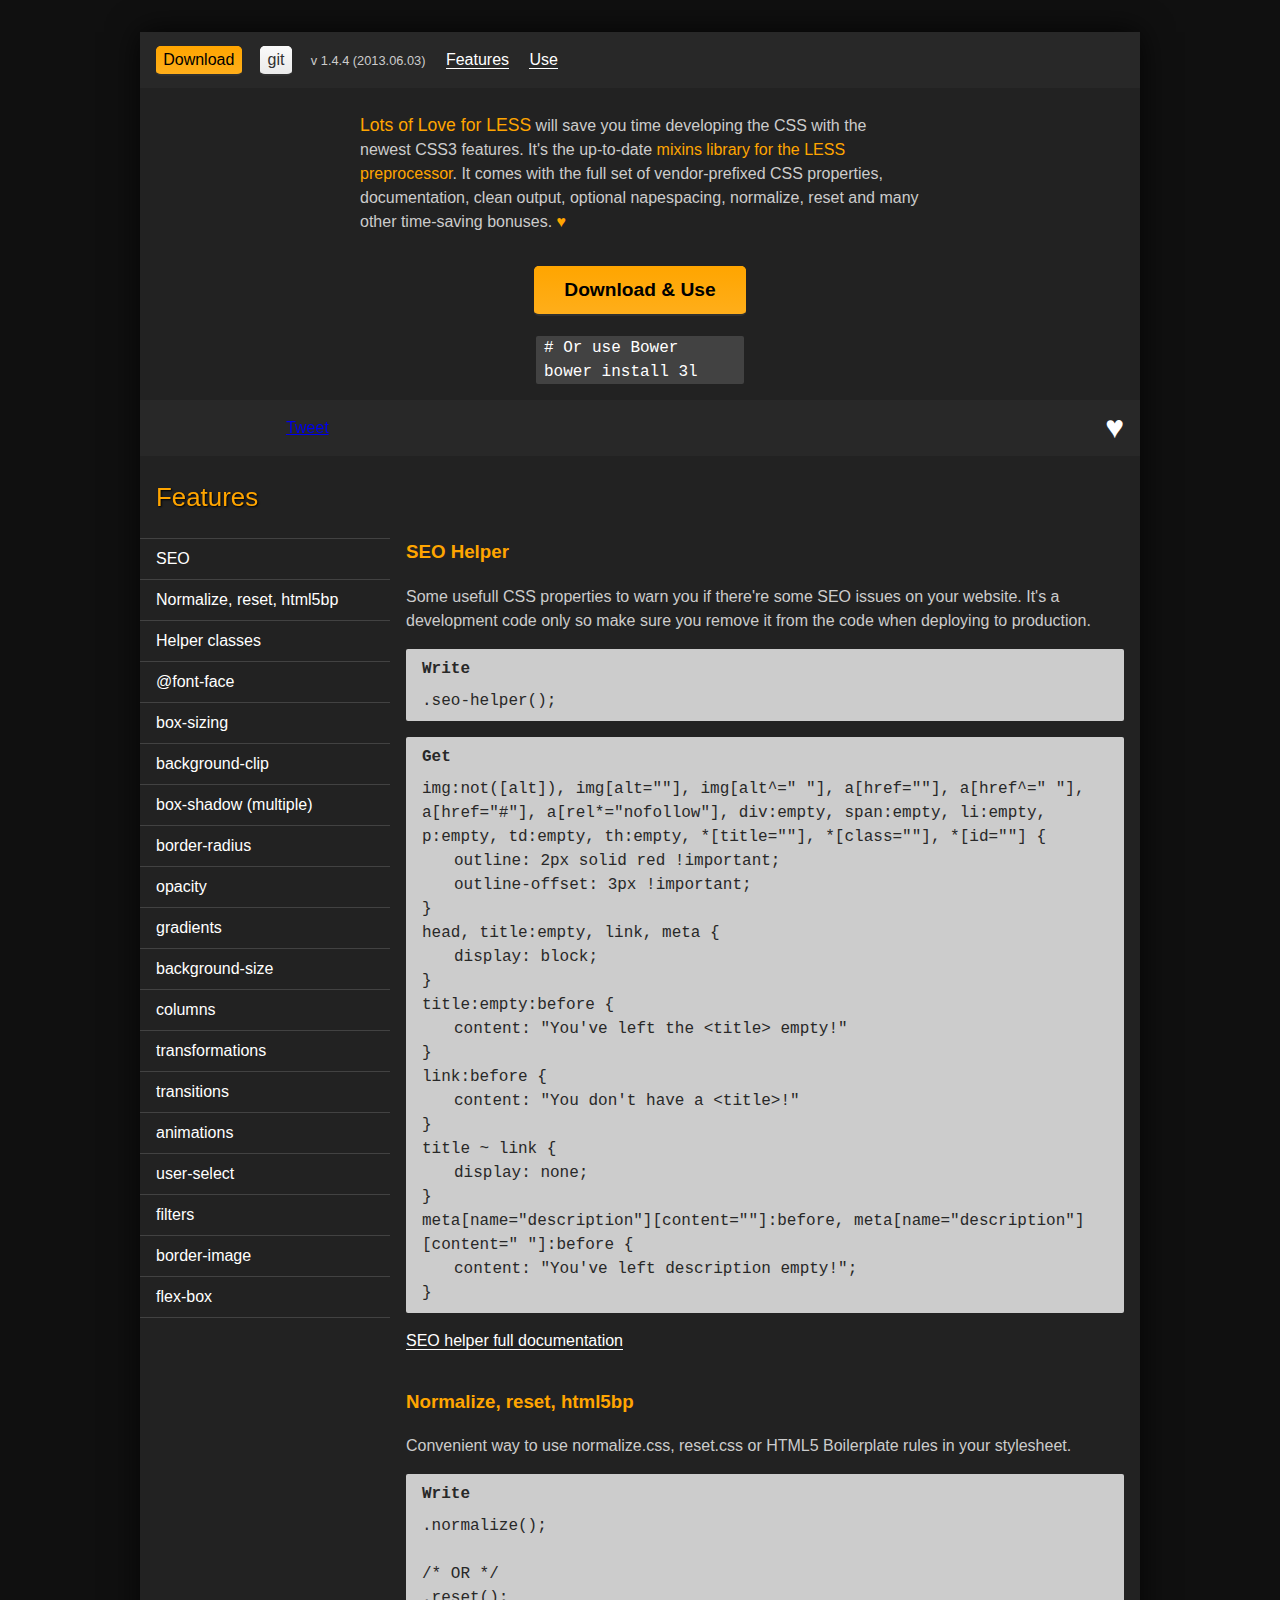
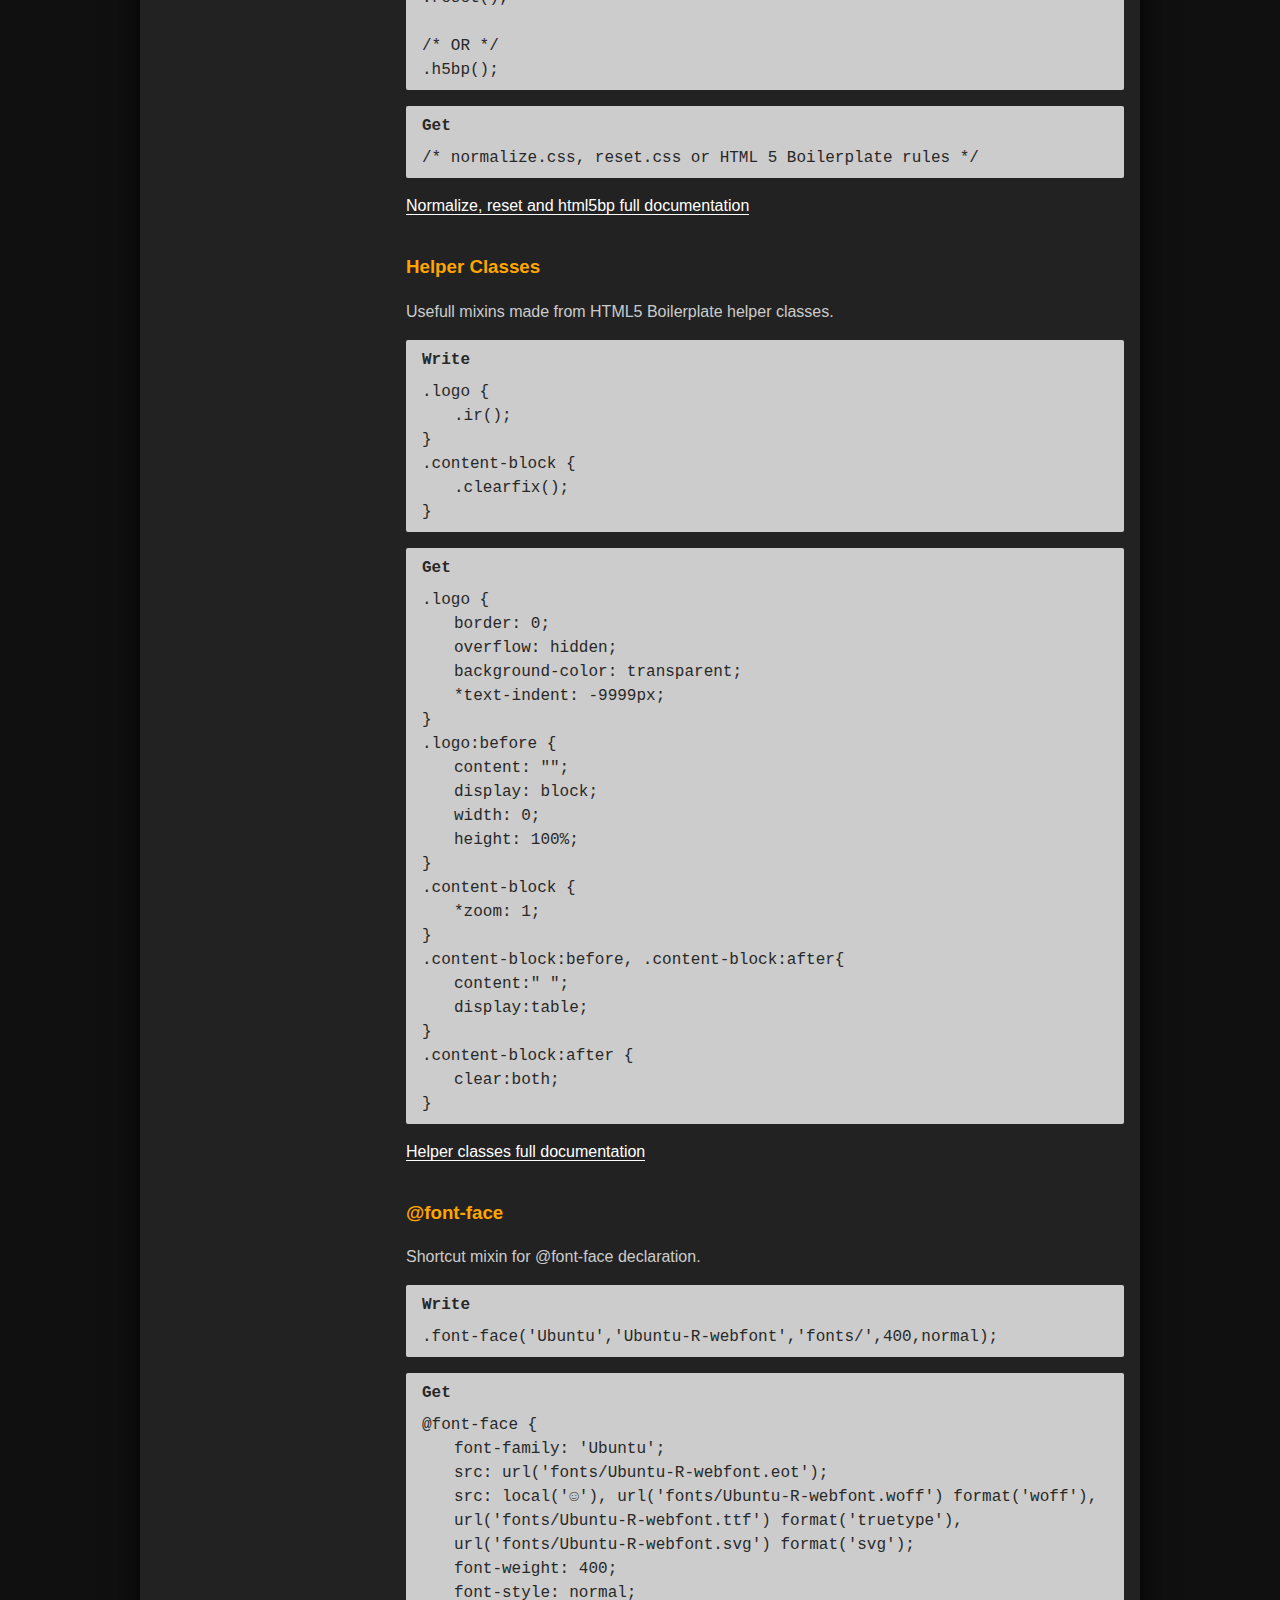
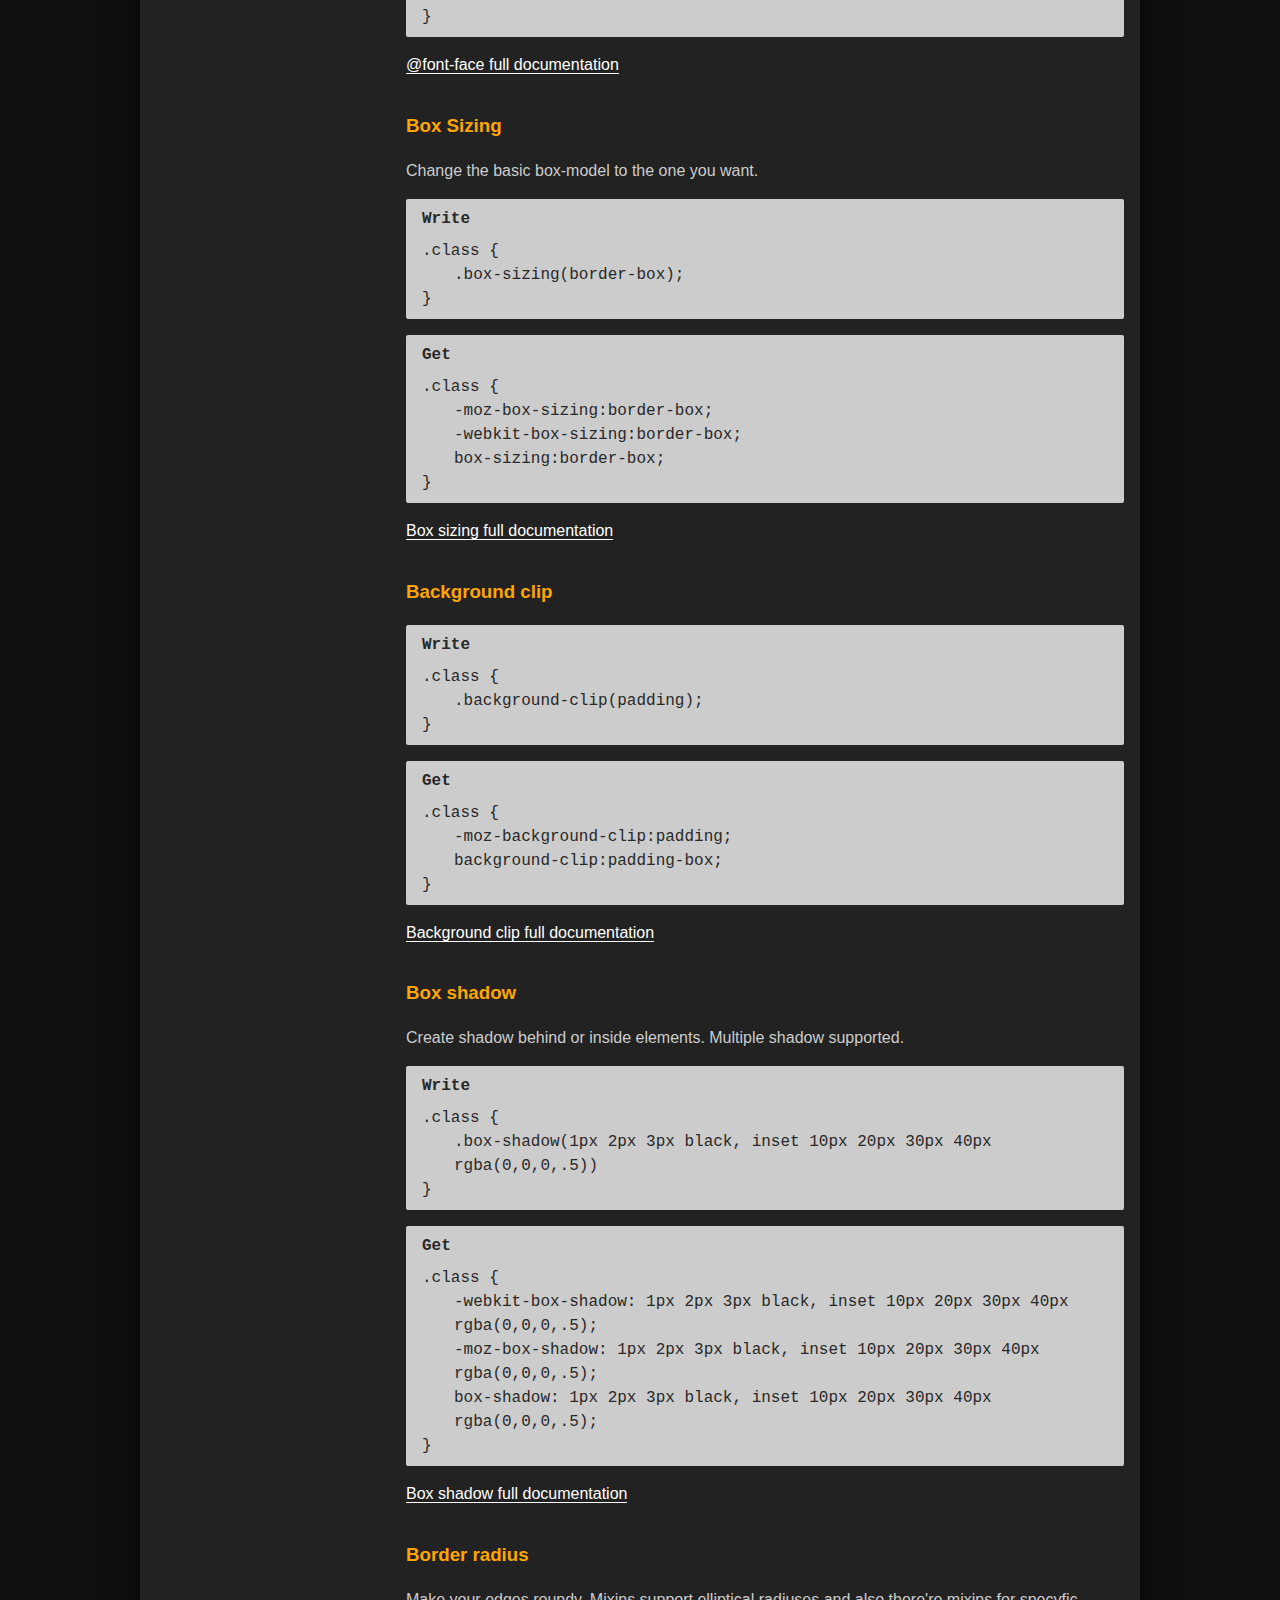
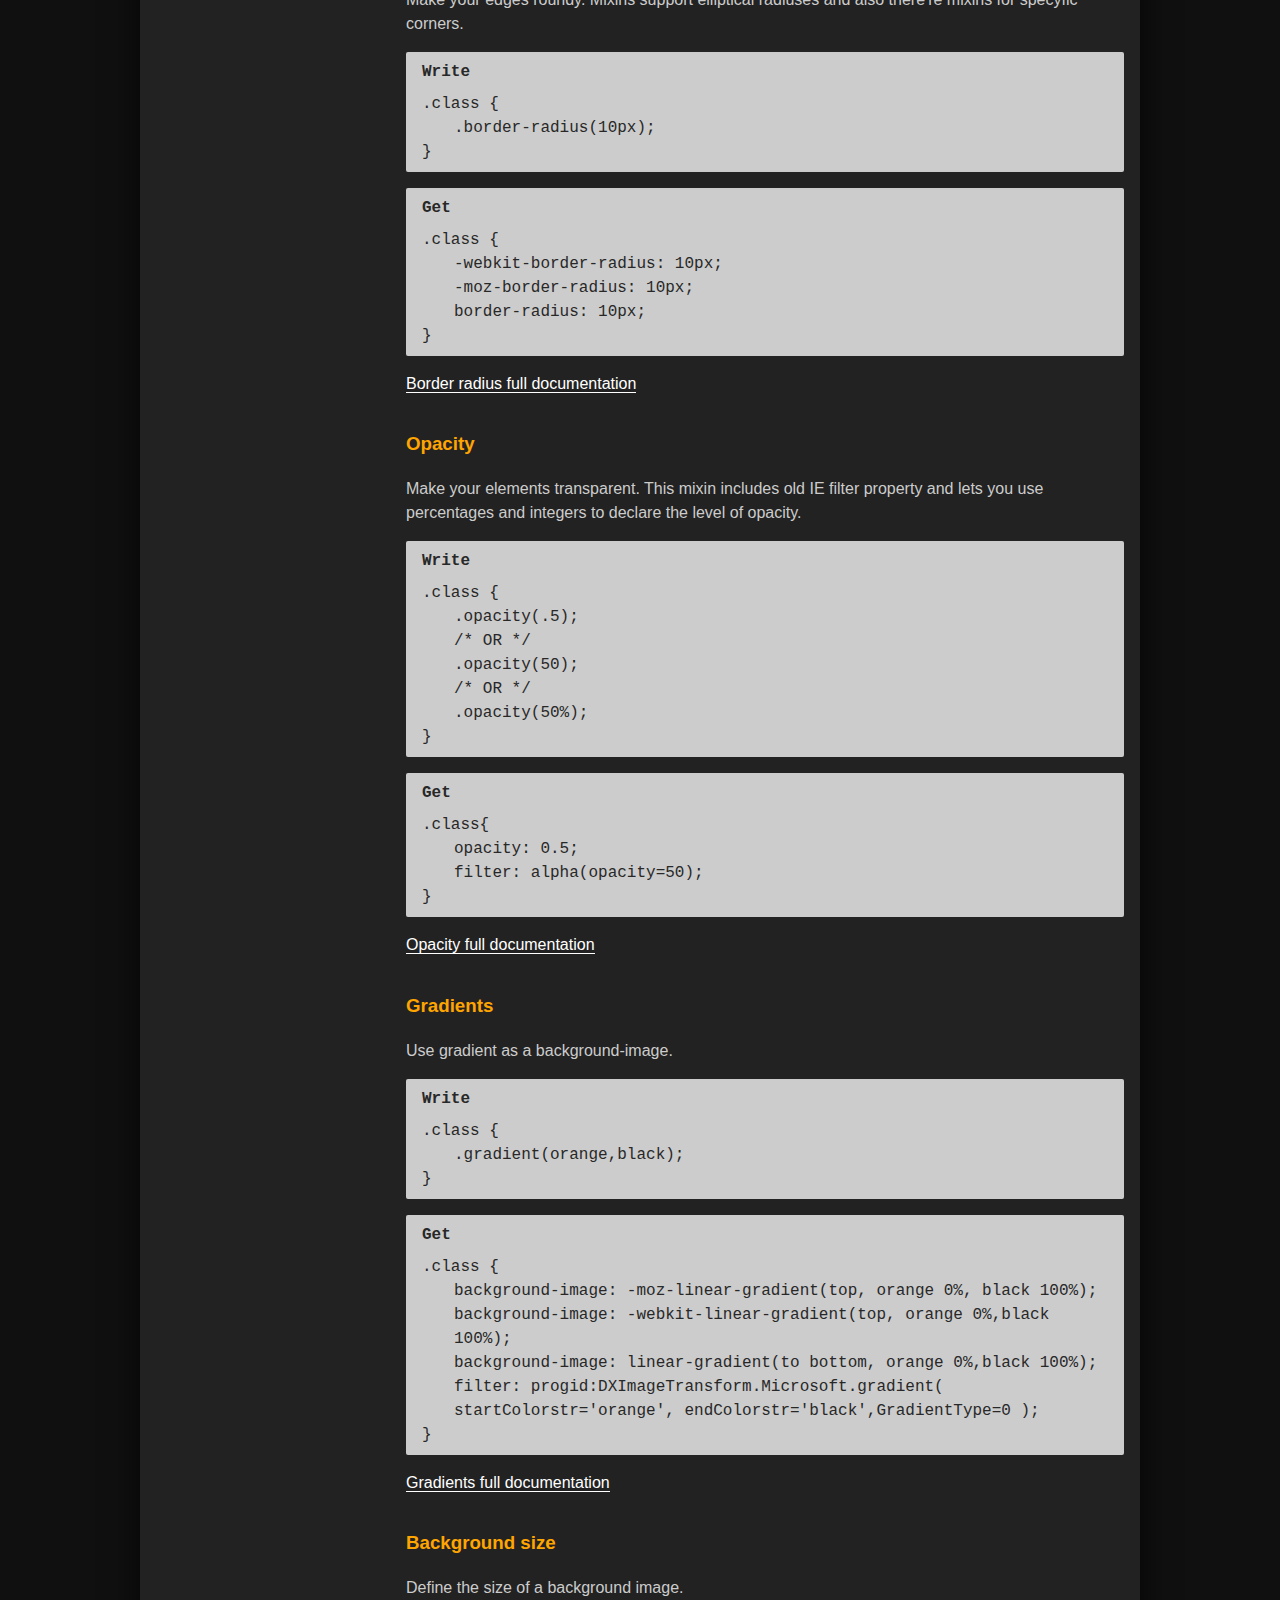
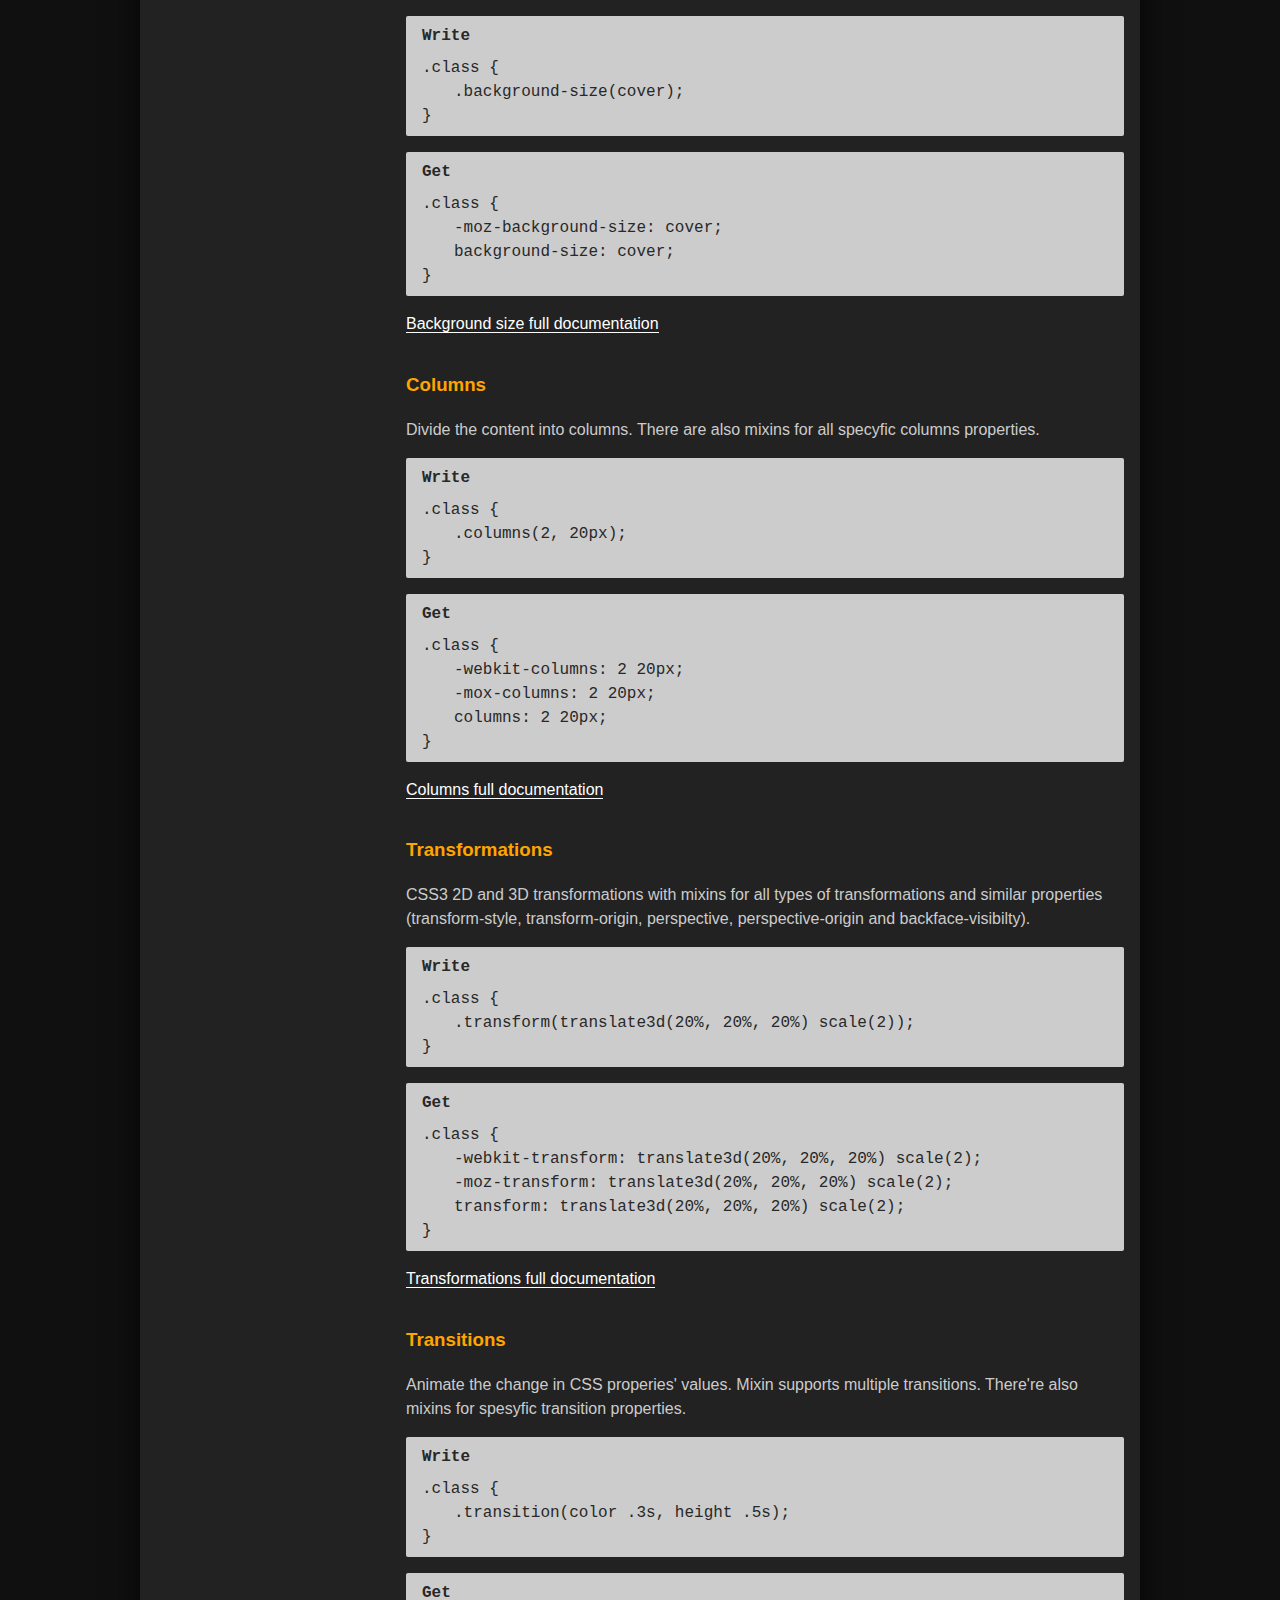
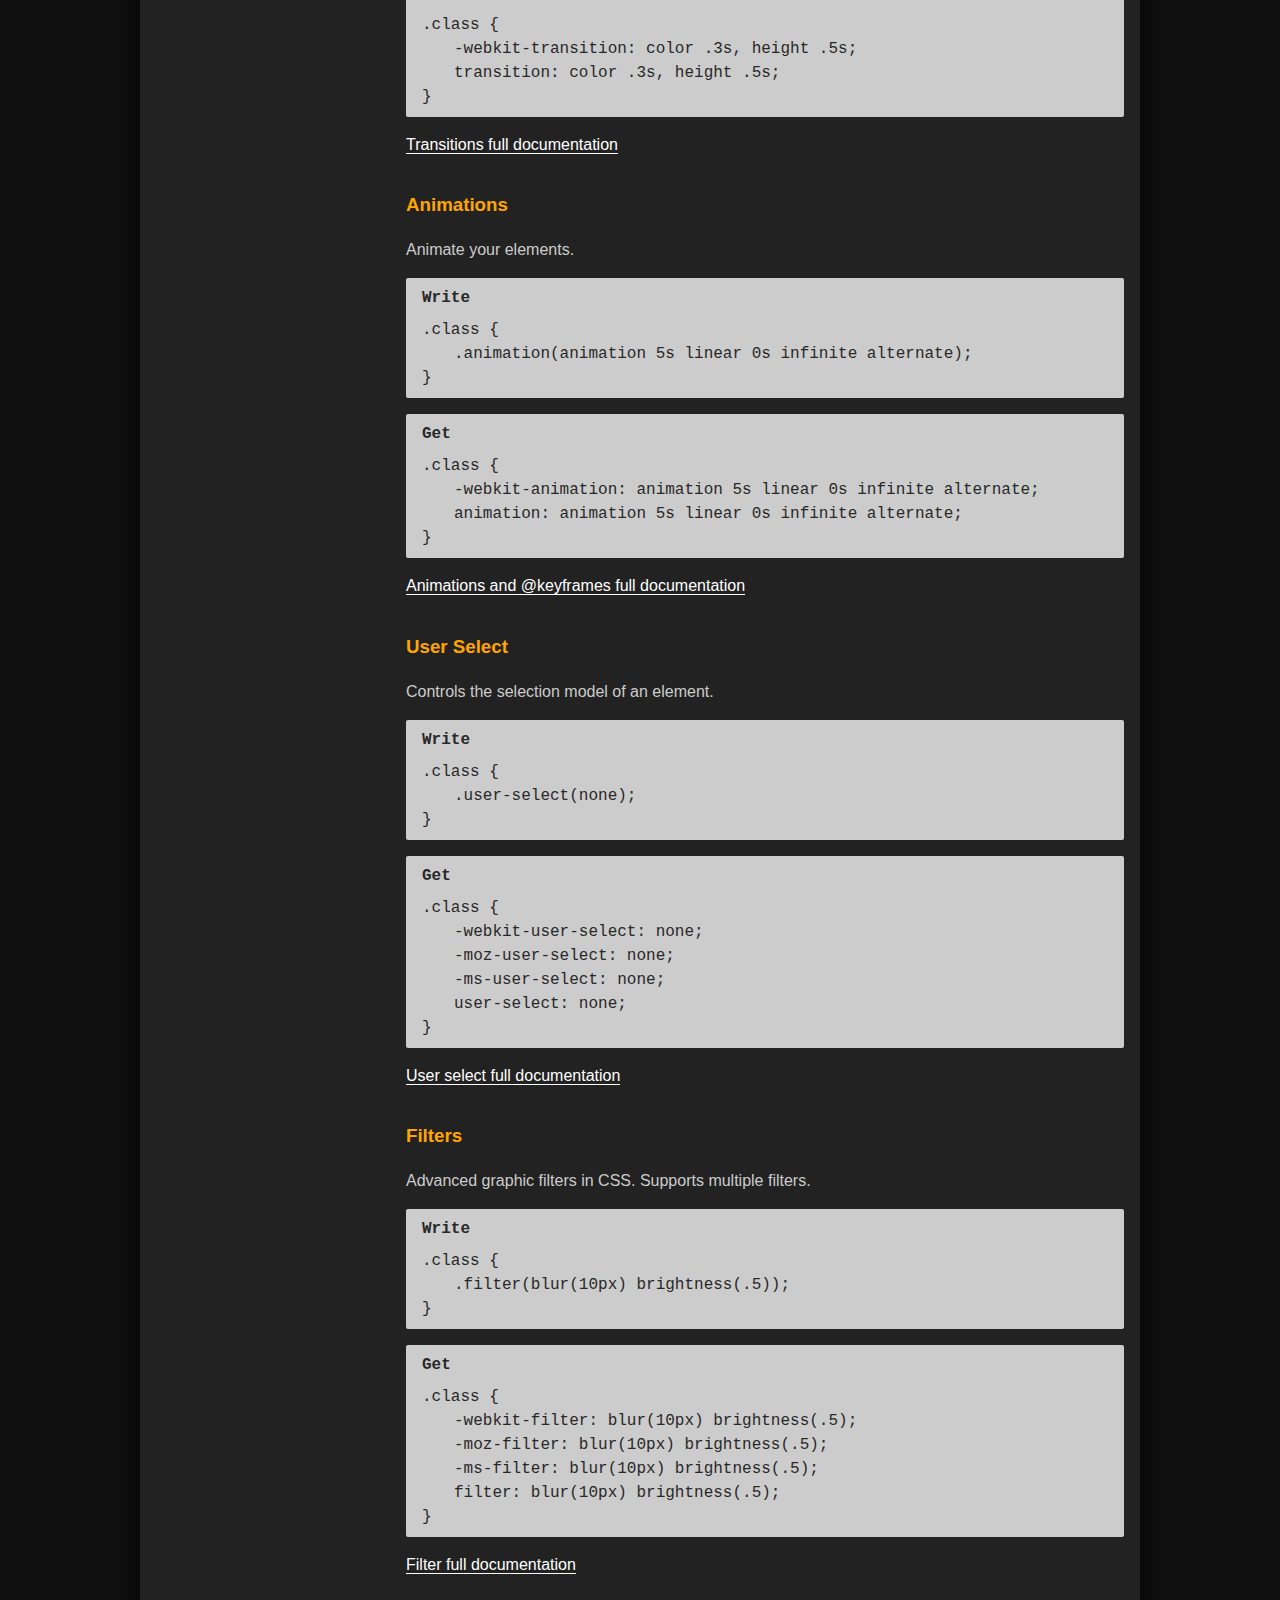
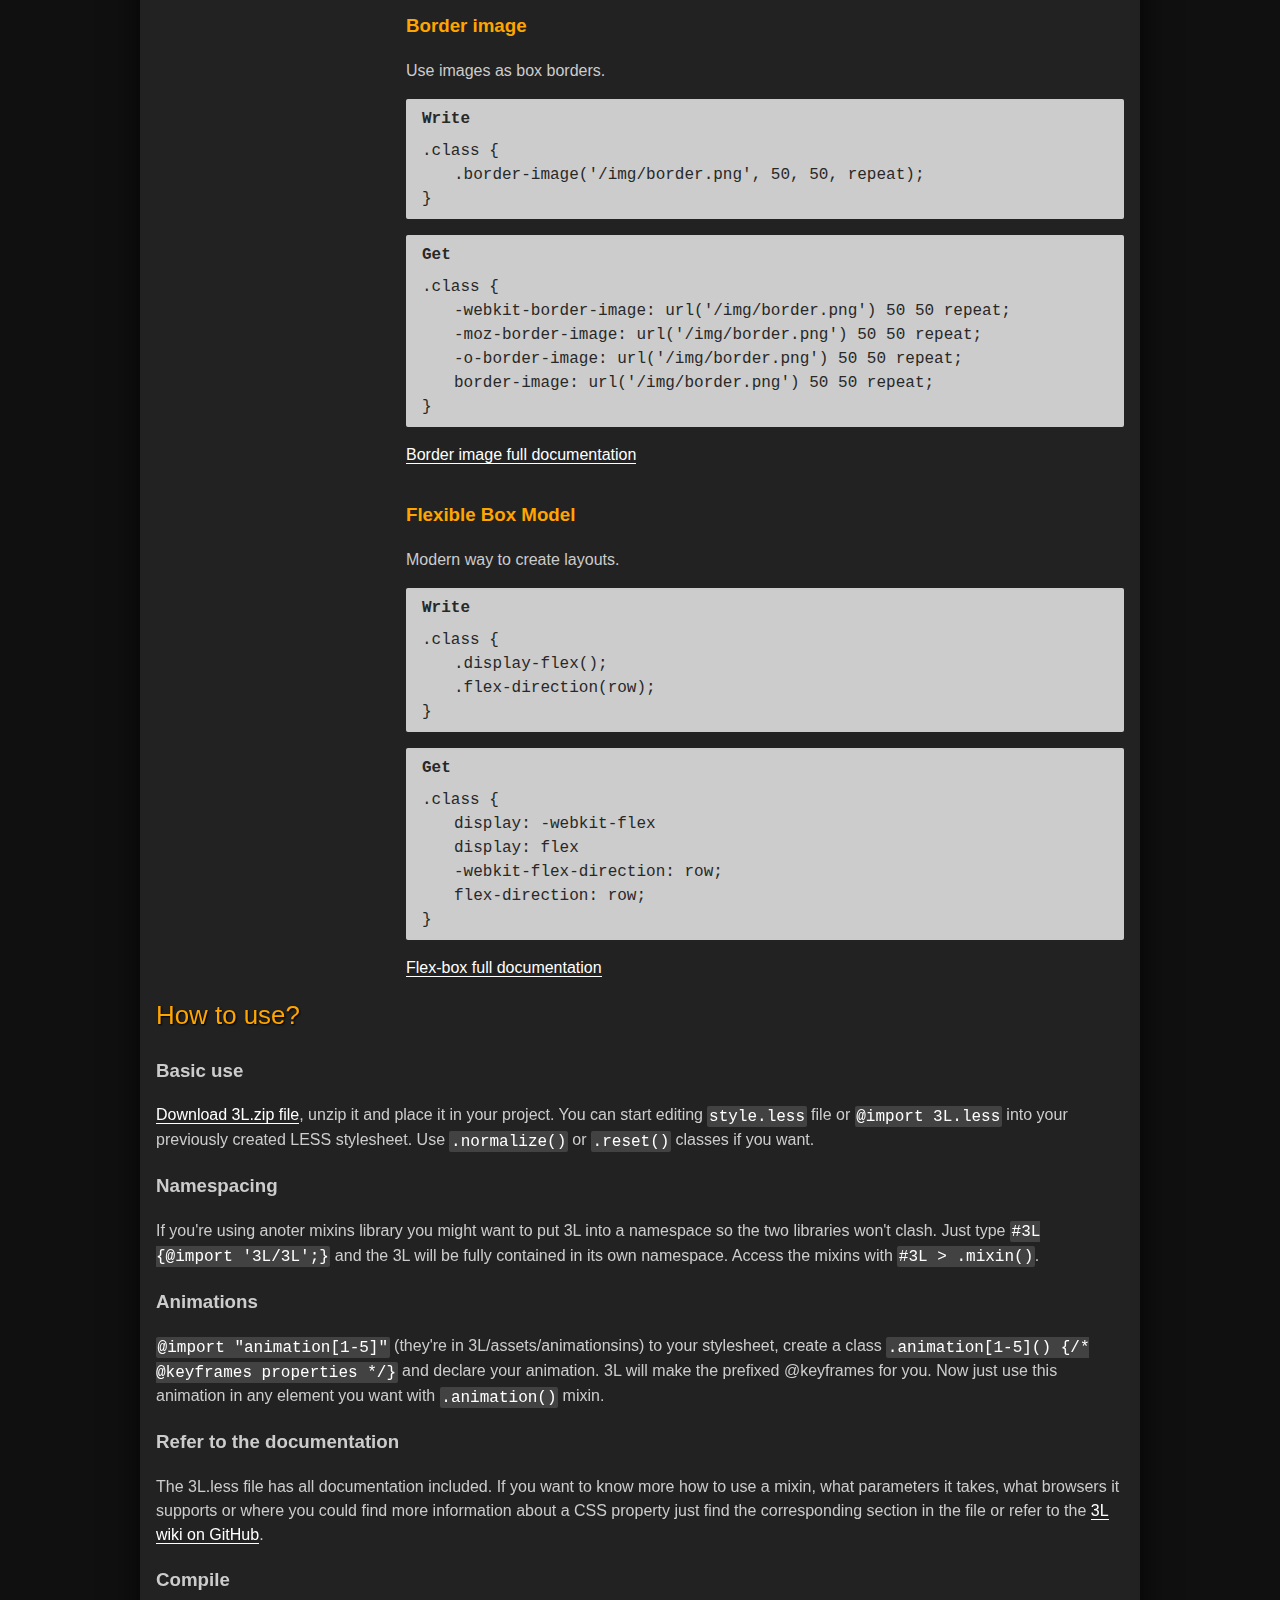
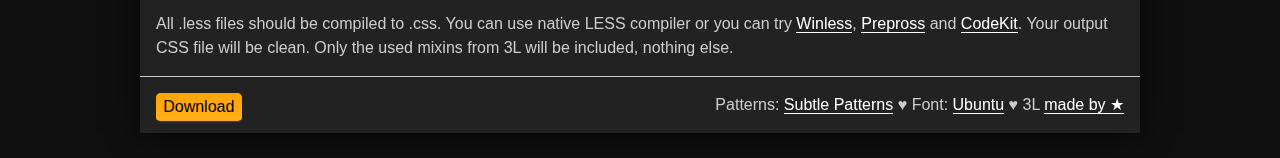
==== commit 73cad613: "Bower info" ====
--- a/index.html
+++ b/index.html
@@ -10,8 +10,8 @@
 	<link rel="dns-prefetch" href="//ajax.googleapis.com">
 	<link rel="dns-prefetch" href="//platform.twitter.com">
 	
-	<title>3L - Lots of Love for LESS ♥ Awesome collection of mixins for LESS</title>
-	<meta name="description" content="Improve your CSS development with 3L - awesome collection of basic and advanced mixins for LESS.">
+	<title>3L - Lots of Love for LESS ♥ mixins library for LESS</title>
+	<meta name="description" content="Improve your CSS development with 3L - awesome library of basic and advanced mixins for LESS.">
 	
 	<link rel="stylesheet" type="text/css" href="styles.css">
 	
@@ -20,9 +20,9 @@
 <body>
 	<header role="banner" class="header" id="mainHeader">
 		<div class="bar bar__main">
-			<a href="" class="btn btn__secondary btn__download btn__secondary-download btn__top btn__top-download" id="topDownload" data-virtualPage="/download-top">Download</a>
-			<a href="" class="btn btn__secondary btn__git btn__top" id="topGit" data-virtualPage="/git">git</a>
-			<span class="meta"><span class="version">v 1.4.2</span> (<time datetime="2012-08-20" class="time" title="9th September">2012.09.09</time>)</span>
+			<a href="https://github.com/mateuszkocz/3l/archive/master.zip" class="btn btn__secondary btn__download btn__secondary-download btn__top btn__top-download" id="topDownload" data-virtualPage="/download-top">Download</a>
+			<a href="https://github.com/mateuszkocz/3l/" class="btn btn__secondary btn__git btn__top" id="topGit" data-virtualPage="/git">git</a>
+			<span class="meta"><span class="version">v 1.4.4</span> (<time datetime="2013-06-03" class="time" title="3rd June">2013.06.03</time>)</span>
 			<nav role="navigation" class="nav nav__main">
 				<ul class="nav-list nav-list__main">
 					<li class="nav-item nav-item__main"><a class="nav-link nav-link__main-nav link" href="#features">Features</a></li>
@@ -34,9 +34,13 @@
 			<h1 id="brandHeading" class="heading heading-1 heading__branding">Lots of Love for LESS</h1>
 			<p class="lead-copy"> will save you time developing the CSS with the newest CSS3 features. It's the up-to-date <strong class="lead-copy-strong">mixins library for the LESS preprocessor</strong>. It comes with the full set of vendor-prefixed CSS properties, documentation, clean output, optional napespacing, normalize, reset and many other time-saving bonuses. <strong class="lead-copy-strong">&hearts;</strong></p>
 		</div>
-		<a id="mainDownload" class="btn btn__main btn__download btn__main-download" href="https://github.com/downloads/mateuszkocz/3l/3l-v1.3.3.zip"  data-virtualPage="/download-main">
+		<a id="mainDownload" class="btn btn__main btn__download btn__main-download" href="https://github.com/mateuszkocz/3l/archive/master.zip"  data-virtualPage="/download-main">
 			Download &amp; Use
 		</a>
+		<div class="console-install">
+			# Or use Bower<br>
+			bower install 3l
+		</div>
 		<div class="bar bar__social">
 			<iframe class="social-iframe github-star-button" src="http://ghbtns.com/github-btn.html?user=mateuszkocz&repo=3l&type=watch" allowtransparency="true" frameborder="0" scrolling="0" width="50" height="20"></iframe>
 			<iframe class="social-iframe github-fork-button" src="http://ghbtns.com/github-btn.html?user=mateuszkocz&repo=3l&type=fork" allowtransparency="true" frameborder="0" scrolling="0" width="55" height="20"></iframe>
@@ -102,7 +106,7 @@
 						<span class="code-line">content: "You've left description empty!";</span>
 					}
 				</code>
-				<p><a href="" class="link doc-link">SEO helper full documentation</a></p>
+				<p><a href="https://github.com/mateuszkocz/3l/wiki" class="link doc-link">SEO helper full documentation</a></p>
 			</section>
 			<section class="feature" id="normalize">
 				<h3 class="heading heading__feature">Normalize, reset, html5bp</h3>
@@ -119,7 +123,7 @@
 					<span class="code-type">Get</span>
 					/* normalize.css, reset.css or HTML 5 Boilerplate rules */
 				</code>
-				<p><a href="" class="link doc-link">Normalize, reset and html5bp full documentation</a></p>
+				<p><a href="https://github.com/mateuszkocz/3l/wiki" class="link doc-link">Normalize, reset and html5bp full documentation</a></p>
 			</section>
 			<section class="feature" id="helper">
 				<h3 class="heading heading__feature">Helper Classes</h3>
@@ -158,7 +162,7 @@
 					<span class="code-line">clear:both;</span>
 					}
 				</code>
-				<p><a href="" class="link doc-link">Helper classes full documentation</a></p>
+				<p><a href="https://github.com/mateuszkocz/3l/wiki" class="link doc-link">Helper classes full documentation</a></p>
 			</section>
 			<section class="feature" id="font-face">
 				<h3 class="heading heading__feature">@font-face</h3>
@@ -177,7 +181,7 @@
 					<span class="code-line">font-style: normal;</span>
 					}
 				</code>
-				<p><a href="" class="link doc-link">@font-face full documentation</a></p>
+				<p><a href="https://github.com/mateuszkocz/3l/wiki" class="link doc-link">@font-face full documentation</a></p>
 			</section>
 			<section class="feature" id="box-sizing">
 				<h3 class="heading heading__feature">Box Sizing</h3>
@@ -214,7 +218,7 @@
 					<span class="code-line">background-clip:padding-box;</span>
 					}
 				</code>
-				<p><a href="" class="link doc-link">Background clip full documentation</a></p>
+				<p><a href="https://github.com/mateuszkocz/3l/wiki" class="link doc-link">Background clip full documentation</a></p>
 			</section>
 			<section class="feature" id="box-shadow">
 				<h3 class="heading heading__feature">Box shadow</h3>
@@ -233,7 +237,7 @@
 					<span class="code-line">box-shadow: 1px 2px 3px black, inset 10px 20px 30px 40px rgba(0,0,0,.5);</span>
 					}
 				</code>
-				<p><a href="" class="link doc-link">Box shadow full documentation</a></p>
+				<p><a href="https://github.com/mateuszkocz/3l/wiki" class="link doc-link">Box shadow full documentation</a></p>
 			</section>
 			<section class="feature" id="border-radius">
 				<h3 class="heading heading__feature">Border radius</h3>
@@ -252,7 +256,7 @@
 					<span class="code-line">border-radius: 10px;</span>
 					}
 				</code>
-				<p><a href="" class="link doc-link">Border radius full documentation</a></p>
+				<p><a href="https://github.com/mateuszkocz/3l/wiki" class="link doc-link">Border radius full documentation</a></p>
 			</section>
 			<section class="feature" id="opacity">
 				<h3 class="heading heading__feature">Opacity</h3>
@@ -274,7 +278,7 @@
 					<span class="code-line">filter: alpha(opacity=50);</span>
 					}
 				</code>
-				<p><a href="" class="link doc-link">Opacity full documentation</a></p>
+				<p><a href="https://github.com/mateuszkocz/3l/wiki" class="link doc-link">Opacity full documentation</a></p>
 			</section>
 			<section class="feature" id="gradients">
 				<h3 class="heading heading__feature">Gradients</h3>
@@ -288,14 +292,13 @@
 				<code class="code code-box feature-outcome">
 					<span class="code-type">Get</span>
 					.class {
-					<span class="code-line">background: orange;</span>
 					<span class="code-line">background-image: -moz-linear-gradient(top, orange 0%, black 100%);</span>
 					<span class="code-line">background-image: -webkit-linear-gradient(top, orange 0%,black 100%);</span>
 					<span class="code-line">background-image: linear-gradient(to bottom, orange 0%,black 100%);</span>
 					<span class="code-line">filter: progid:DXImageTransform.Microsoft.gradient( startColorstr='orange', endColorstr='black',GradientType=0 );</span>
 					}
 				</code>
-				<p><a href="" class="link doc-link">Gradients full documentation</a></p>
+				<p><a href="https://github.com/mateuszkocz/3l/wiki" class="link doc-link">Gradients full documentation</a></p>
 			</section>
 			<section class="feature" id="background-size">
 				<h3 class="heading heading__feature">Background size</h3>
@@ -313,7 +316,7 @@
 					<span class="code-line">background-size: cover;</span>
 					}
 				</code>
-				<p><a href="" class="link doc-link">Background size full documentation</a></p>
+				<p><a href="https://github.com/mateuszkocz/3l/wiki" class="link doc-link">Background size full documentation</a></p>
 			</section>
 			<section class="feature" id="columns">
 				<h3 class="heading heading__feature">Columns</h3>
@@ -332,7 +335,7 @@
 					<span class="code-line">columns: 2 20px;</span>
 					}
 				</code>
-				<p><a href="" class="link doc-link">Columns full documentation</a></p>
+				<p><a href="https://github.com/mateuszkocz/3l/wiki" class="link doc-link">Columns full documentation</a></p>
 			</section>
 			<section class="feature" id="transformations">
 				<h3 class="heading heading__feature">Transformations</h3>
@@ -351,7 +354,7 @@
 					<span class="code-line">transform: translate3d(20%, 20%, 20%) scale(2);</span>
 					}
 				</code>
-				<p><a href="" class="link doc-link">Transformations full documentation</a></p>
+				<p><a href="https://github.com/mateuszkocz/3l/wiki" class="link doc-link">Transformations full documentation</a></p>
 			</section>
 			<section class="feature" id="transitions">
 				<h3 class="heading heading__feature">Transitions</h3>
@@ -369,7 +372,7 @@
 					<span class="code-line">transition: color .3s, height .5s;</span>
 					}
 				</code>
-				<p><a href="" class="link doc-link">Transitions full documentation</a></p>
+				<p><a href="https://github.com/mateuszkocz/3l/wiki" class="link doc-link">Transitions full documentation</a></p>
 			</section>
 			<section class="feature" id="animations">
 				<h3 class="heading heading__feature">Animations</h3>
@@ -387,7 +390,7 @@
 					<span class="code-line">animation: animation 5s linear 0s infinite alternate;</span>
 					}
 				</code>
-				<p><a href="" class="link doc-link">Animations and @keyframes full documentation</a></p>
+				<p><a href="https://github.com/mateuszkocz/3l/wiki" class="link doc-link">Animations and @keyframes full documentation</a></p>
 			</section>
 			<section class="feature" id="user-select">
 				<h3 class="heading heading__feature">User Select</h3>
@@ -407,7 +410,7 @@
 					<span class="code-line">user-select: none;</span>
 					}
 				</code>
-				<p><a href="" class="link doc-link">User select full documentation</a></p>
+				<p><a href="https://github.com/mateuszkocz/3l/wiki" class="link doc-link">User select full documentation</a></p>
 			</section>
 			<section class="feature" id="filters">
 				<h3 class="heading heading__feature">Filters</h3>
@@ -427,7 +430,7 @@
 					<span class="code-line">filter: blur(10px) brightness(.5);</span>
 					}
 				</code>
-				<p><a href="" class="link doc-link">Filter full documentation</a></p>
+				<p><a href="https://github.com/mateuszkocz/3l/wiki" class="link doc-link">Filter full documentation</a></p>
 			</section>
 			<section class="feature" id="border-image">
 				<h3 class="heading heading__feature">Border image</h3>
@@ -447,7 +450,7 @@
 					<span class="code-line">border-image: url('/img/border.png') 50 50 repeat;</span>
 					}
 				</code>
-				<p><a href="" class="link doc-link">Border image full documentation</a></p>
+				<p><a href="https://github.com/mateuszkocz/3l/wiki" class="link doc-link">Border image full documentation</a></p>
 			</section>
 			<section class="feature" id="flex-box">
 				<h3 class="heading heading__feature">Flexible Box Model</h3>
@@ -468,7 +471,7 @@
 					<span class="code-line">flex-direction: row;</span>
 					}
 				</code>
-				<p><a href="" class="link doc-link">Flex-box full documentation</a></p>
+				<p><a href="https://github.com/mateuszkocz/3l/wiki" class="link doc-link">Flex-box full documentation</a></p>
 			</section>
 		</section>
 		
@@ -476,19 +479,19 @@
 			<h2 class="heading heading-2 heading__general">How to use?</h2>
 			<section class="installation-point">
 				<h3 class="subheading heading-3">Basic use</h3>
-				<p><a href="https://github.com/downloads/mateuszkocz/3l/3l-v1.3.3.zip" class="link" id="manualDownload" data-virtualPage="/download-manual">Download 3L.zip file</a>, unzip it and place it in your project. You can start editing <span class="code code-span">style.less</span> file or <span class="code code-span">@import 3L.less</span> into your previously created LESS stylesheet. Use <span class="code code-span">.normalize()</span> or <span class="code code-span">.reset()</span> classes if you want.</p>
+				<p><a href="https://github.com/mateuszkocz/3l/archive/master.zip" class="link" id="manualDownload" data-virtualPage="/download-manual">Download 3L.zip file</a>, unzip it and place it in your project. You can start editing <code class="code code-span">style.less</code> file or <code class="code code-span">@import 3L.less</code> into your previously created LESS stylesheet. Use <code class="code code-span">.normalize()</code> or <code class="code code-span">.reset()</code> classes if you want.</p>
 			</section>
 			<section class="installation-point">
 				<h3 class="subheading heading-3">Namespacing</h3>
-				<p>If you're using anoter mixins library you might want to put 3L into a namespace so the two libraries won't clash. Just type <span class="code code-span">#3L {@import '3L/3L';}</span> and the 3L will be fully contained in its namespace. Access the mixins with <span class="code code-span">#3L > .mixin()</span>.</p>
+				<p>If you're using anoter mixins library you might want to put 3L into a namespace so the two libraries won't clash. Just type <code class="code code-span">#3L {@import '3L/3L';}</code> and the 3L will be fully contained in its own namespace. Access the mixins with <code class="code code-span">#3L > .mixin()</code>.</p>
 			</section>
 			<section class="installation-point">
 				<h3 class="subheading heading-3">Animations</h3>
-				<p><span class="code code-span">@import "animation[1-5]"</span> (they're in 3L/assets/animationsins) to your stylesheet, create a class <span class="code code-span">.animation[1-5]() {/* @keyframes properties */}</span> and declare your animation. 3L will make the prefixed @keyframes for you. Now just use this animation in any element you want with <span class="code code-span">.animation()</span> mixin.</p>
+				<p><code class="code code-span">@import "animation[1-5]"</code> (they're in 3L/assets/animationsins) to your stylesheet, create a class <code class="code code-span">.animation[1-5]() {/* @keyframes properties */}</code> and declare your animation. 3L will make the prefixed @keyframes for you. Now just use this animation in any element you want with <code class="code code-span">.animation()</code> mixin.</p>
 			</section>
 			<section class="installation-point">
 				<h3 class="subheading heading-3">Refer to the documentation</h3>
-				<p>The 3L.less file has all documentation included. If you want to know more how to use a mixin, what parameters it takes, what browsers it supports or where you could find more information about a CSS property just find the corresponding section in the file or refer to the <a href="https://github.com/mateuszkocz/3l/wiki" class="link">3L wiki on GitHub</a></p>
+				<p>The 3L.less file has all documentation included. If you want to know more how to use a mixin, what parameters it takes, what browsers it supports or where you could find more information about a CSS property just find the corresponding section in the file or refer to the <a href="https://github.com/mateuszkocz/3l/wiki" class="link">3L wiki on GitHub</a>.</p>
 			</section>
 			<section class="installation-point">
 				<h3 class="subheading heading-3">Compile</h3>
@@ -498,7 +501,7 @@
 	</main>
 	
 	<footer role="contentinfo" class="footer page-footer">
-		<a href="" class="btn btn__download btn__secondary btn__secondary-download btn__footer-download" id="footerDownload" data-virtualPage="/download-footer">Download</a>Patterns: <a href="http://subtlepatterns.com/" class="link">Subtle Patterns</a> &hearts; Font: <a href="http://font.ubuntu.com/" class="link">Ubuntu</a> &hearts; 3L <a href="http://mateusz.kocz.pl" rel="author" class="link">made by ★</a>
+		<a href="https://github.com/mateuszkocz/3l/archive/master.zip" class="btn btn__download btn__secondary btn__secondary-download btn__footer-download" id="footerDownload" data-virtualPage="/download-footer">Download</a>Patterns: <a href="http://subtlepatterns.com/" class="link">Subtle Patterns</a> &hearts; Font: <a href="http://font.ubuntu.com/" class="link">Ubuntu</a> &hearts; 3L <a href="http://mateusz.kocz.pl" rel="author" class="link">made by ★</a>
 	</footer>
 	
 	<script src="//ajax.googleapis.com/ajax/libs/jquery/1.9.0/jquery.min.js"></script>
--- a/styles.css
+++ b/styles.css
@@ -7,52 +7,10 @@
 }
 @font-face {
   font-family: 'Ubuntu';
-  src: url('fonts/Ubuntu-RI-webfont.eot');
-  src: local('☺'), url('fonts/Ubuntu-RI-webfont.woff') format('woff'), url('fonts/Ubuntu-RI-webfont.ttf') format('truetype'), url('fonts/Ubuntu-RI-webfont.svg') format('svg');
-  font-weight: 400;
-  font-style: italic;
-}
-@font-face {
-  font-family: 'Ubuntu';
-  src: url('fonts/Ubuntu-B-webfont.eot');
-  src: local('☺'), url('fonts/Ubuntu-B-webfont.woff') format('woff'), url('fonts/Ubuntu-B-webfont.ttf') format('truetype'), url('fonts/Ubuntu-B-webfont.svg') format('svg');
-  font-weight: 700;
-  font-style: normal;
-}
-@font-face {
-  font-family: 'Ubuntu';
-  src: url('fonts/Ubuntu-BI-webfont.eot');
-  src: local('☺'), url('fonts/Ubuntu-BI-webfont.woff') format('woff'), url('fonts/Ubuntu-BI-webfont.ttf') format('truetype'), url('fonts/Ubuntu-BI-webfont.svg') format('svg');
-  font-weight: 700;
-  font-style: italic;
-}
-@font-face {
-  font-family: 'Ubuntu';
   src: url('fonts/Ubuntu-L-webfont.eot');
   src: local('☺'), url('fonts/Ubuntu-L-webfont.woff') format('woff'), url('fonts/Ubuntu-L-webfont.ttf') format('truetype'), url('fonts/Ubuntu-L-webfont.svg') format('svg');
   font-weight: 300;
   font-style: normal;
-}
-@font-face {
-  font-family: 'Ubuntu';
-  src: url('fonts/Ubuntu-LI-webfont.eot');
-  src: local('☺'), url('fonts/Ubuntu-LI-webfont.woff') format('woff'), url('fonts/Ubuntu-LI-webfont.ttf') format('truetype'), url('fonts/Ubuntu-LI-webfont.svg') format('svg');
-  font-weight: 300;
-  font-style: italic;
-}
-@font-face {
-  font-family: 'Ubuntu';
-  src: url('fonts/Ubuntu-M-webfont.eot');
-  src: local('☺'), url('fonts/Ubuntu-M-webfont.woff') format('woff'), url('fonts/Ubuntu-M-webfont.ttf') format('truetype'), url('fonts/Ubuntu-M-webfont.svg') format('svg');
-  font-weight: 500;
-  font-style: normal;
-}
-@font-face {
-  font-family: 'Ubuntu';
-  src: url('fonts/Ubuntu-MI-webfont.eot');
-  src: local('☺'), url('fonts/Ubuntu-MI-webfont.woff') format('woff'), url('fonts/Ubuntu-MI-webfont.ttf') format('truetype'), url('fonts/Ubuntu-MI-webfont.svg') format('svg');
-  font-weight: 500;
-  font-style: italic;
 }
 @font-face {
   font-family: 'Ubuntu Mono';
@@ -63,24 +21,10 @@
 }
 @font-face {
   font-family: 'Ubuntu Mono';
-  src: url('fonts/UbuntuMono-RI-webfont.eot');
-  src: local('☺'), url('fonts/UbuntuMono-RI-webfont.woff') format('woff'), url('fonts/UbuntuMono-RI-webfont.ttf') format('truetype'), url('fonts/UbuntuMono-RI-webfont.svg') format('svg');
-  font-weight: 400;
-  font-style: italic;
-}
-@font-face {
-  font-family: 'Ubuntu Mono';
   src: url('fonts/UbuntuMono-B-webfont.eot');
   src: local('☺'), url('fonts/UbuntuMono-B-webfont.woff') format('woff'), url('fonts/UbuntuMono-B-webfont.ttf') format('truetype'), url('fonts/UbuntuMono-B-webfont.svg') format('svg');
   font-weight: 700;
   font-style: normal;
-}
-@font-face {
-  font-family: 'Ubuntu Mono';
-  src: url('fonts/UbuntuMono-BI-webfont.eot');
-  src: local('☺'), url('fonts/UbuntuMono-BI-webfont.woff') format('woff'), url('fonts/UbuntuMono-BI-webfont.ttf') format('truetype'), url('fonts/UbuntuMono-BI-webfont.svg') format('svg');
-  font-weight: 700;
-  font-style: italic;
 }
 article,
 aside,
@@ -137,7 +81,7 @@
 }
 mark {
   background: #ff0;
-  color: #000000;
+  color: #000;
 }
 code,
 kbd,
@@ -239,7 +183,8 @@
   border-collapse: collapse;
   border-spacing: 0;
 }
-/*var*/html {
+/*var*/
+html {
   background-color: #101010;
   background-image: url(img/low_contrast_linen.png);
   background-attachment: fixed;
@@ -262,7 +207,7 @@
   }
 }
 .link {
-  color: #ffffff;
+  color: #fff;
   text-decoration: none;
   border-bottom: 1px solid;
 }
@@ -283,7 +228,7 @@
 .bar__social:after {
   content: "♥";
   float: right;
-  color: #ffffff;
+  color: #fff;
   font-size: 2em;
   line-height: .7;
 }
@@ -308,8 +253,7 @@
 .btn__git {
   margin-right: 1em;
   margin-left: -0.1em;
-  background-color: #ffffff;
-  background: #fafafa;
+  background-color: #fff;
   background-image: -moz-linear-gradient(top, #fafafa 0%, #eaeaea 100%);
   background-image: -webkit-linear-gradient(top, #fafafa 0%, #eaeaea 100%);
   background-image: linear-gradient(to bottom, #fafafa 0%, #eaeaea 100%);
@@ -318,17 +262,16 @@
 }
 .btn__download {
   background-color: #ffa500;
-  background: #ffa500;
   background-image: -moz-linear-gradient(top, #ffa500 0%, #ffae1a 100%);
   background-image: -webkit-linear-gradient(top, #ffa500 0%, #ffae1a 100%);
   background-image: linear-gradient(to bottom, #ffa500 0%, #ffae1a 100%);
   filter: progid:DXImageTransform.Microsoft.gradient(startColorstr='#ffa500', endColorstr='#ffae1a', GradientType=0);
-  color: #000000;
+  color: #000;
 }
 .btn__main-download {
   display: block;
   width: 10em;
-  margin: 1.6666666666666667em auto;
+  margin: 1.66666667em auto 1em;
   padding: .5em;
   text-align: center;
   font-size: 1.2em;
@@ -374,12 +317,12 @@
 .nav-link__feature-link {
   display: block;
   padding: 0.5em 0 0.5em 1em;
-  color: #ffffff;
+  color: #fff;
   text-decoration: none;
 }
 .nav-link__feature-link:hover {
   background-color: #ffa500;
-  color: #000000;
+  color: #000;
 }
 .header {
   background-image: url(img/stressed_linen.png);
@@ -404,8 +347,9 @@
   color: #ffa500;
   font-weight: 300;
 }
-/* var */.heading__general {
-  padding-left: 0.6180469715698392em;
+/* var */
+.heading__general {
+  padding-left: 0.61804697em;
   color: #ffa500;
   font-size: 1.618em;
   font-weight: 400;
@@ -436,14 +380,16 @@
   color: #cccccc;
   text-align: right;
 }
-.code {
+.code,
+.console-install {
   -webkit-border-radius: 2px;
   -moz-border-radius: 2px;
   border-radius: 2px;
   font-family: 'Ubuntu Mono', monospace;
   font-weight: 400;
 }
-.code-span {
+.code-span,
+.console-install {
   padding: .1em;
   background-color: #424242;
   color: #fff;
@@ -469,3 +415,9 @@
   margin-right: 1em;
   color: #cccccc;
 }
+.console-install {
+  display: block;
+  max-width: 12em;
+  margin: 0 auto 1em;
+  padding: 0 .5em;
+}
